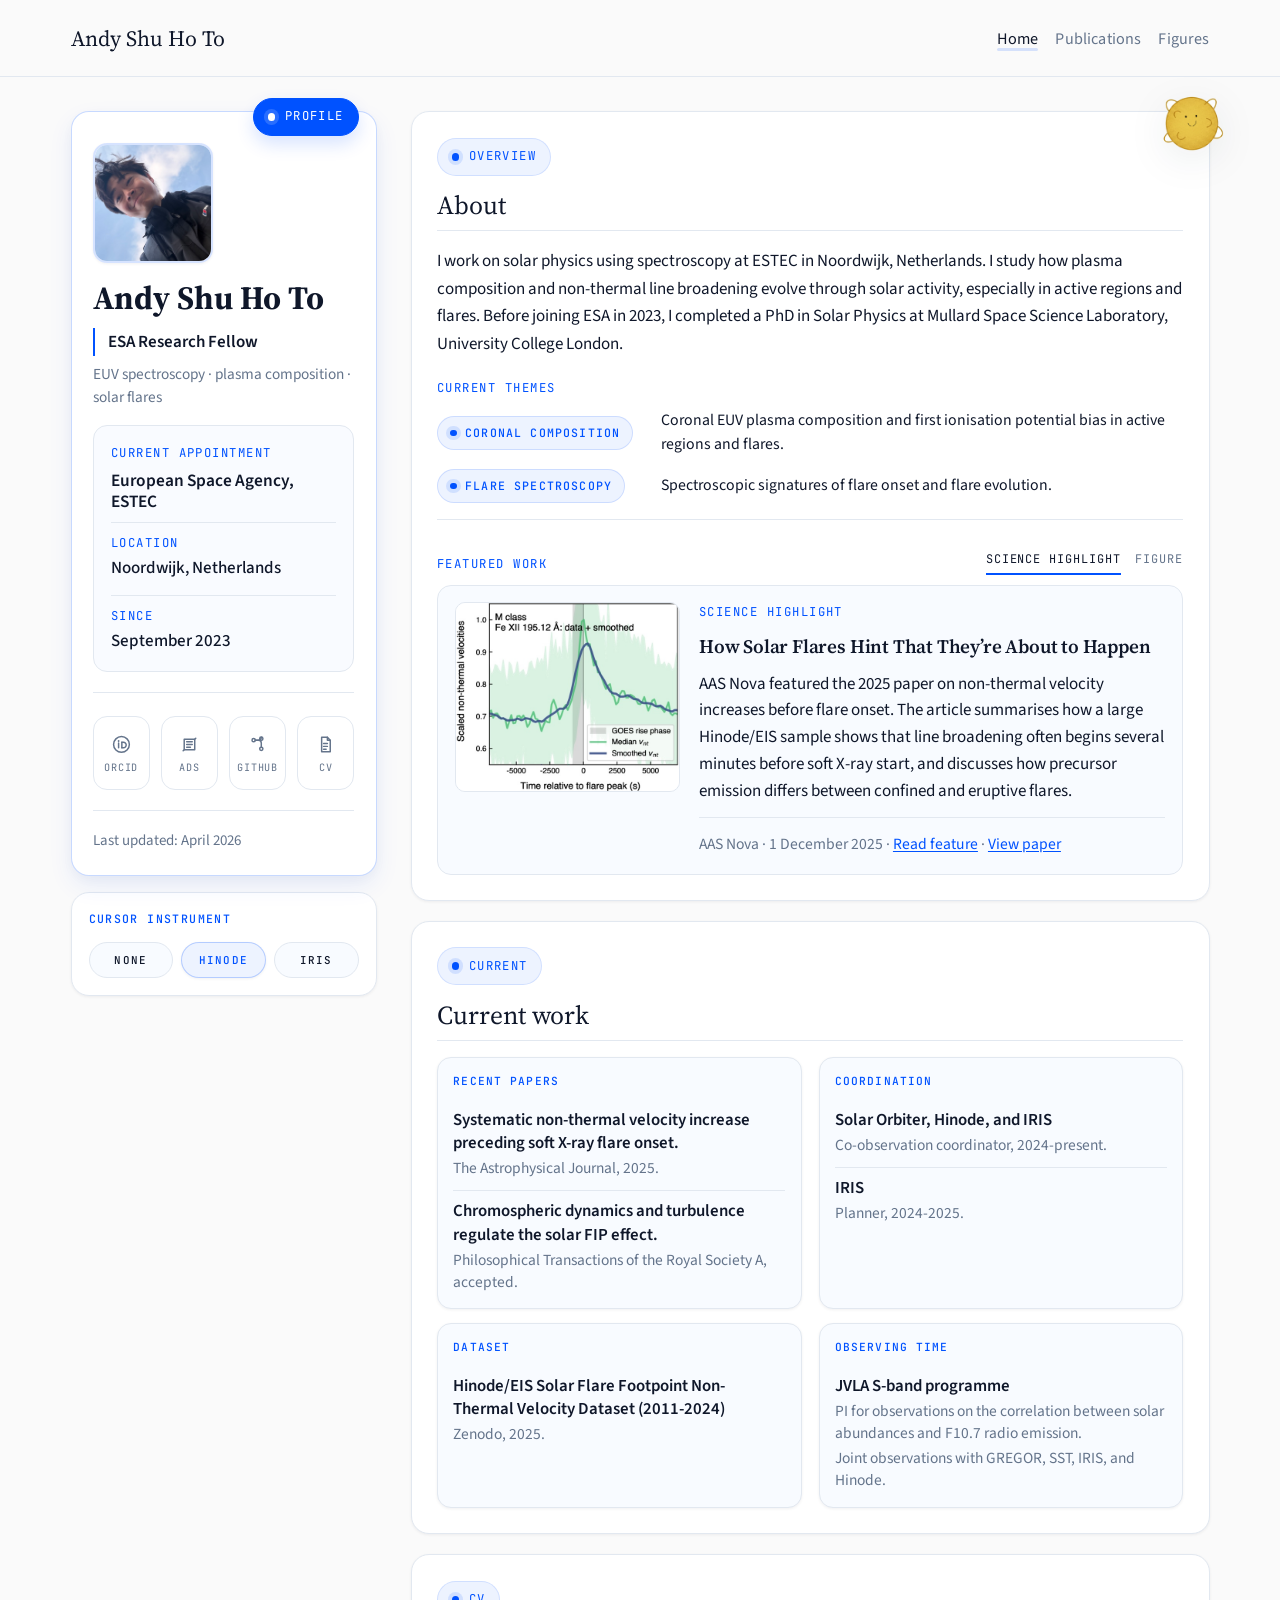
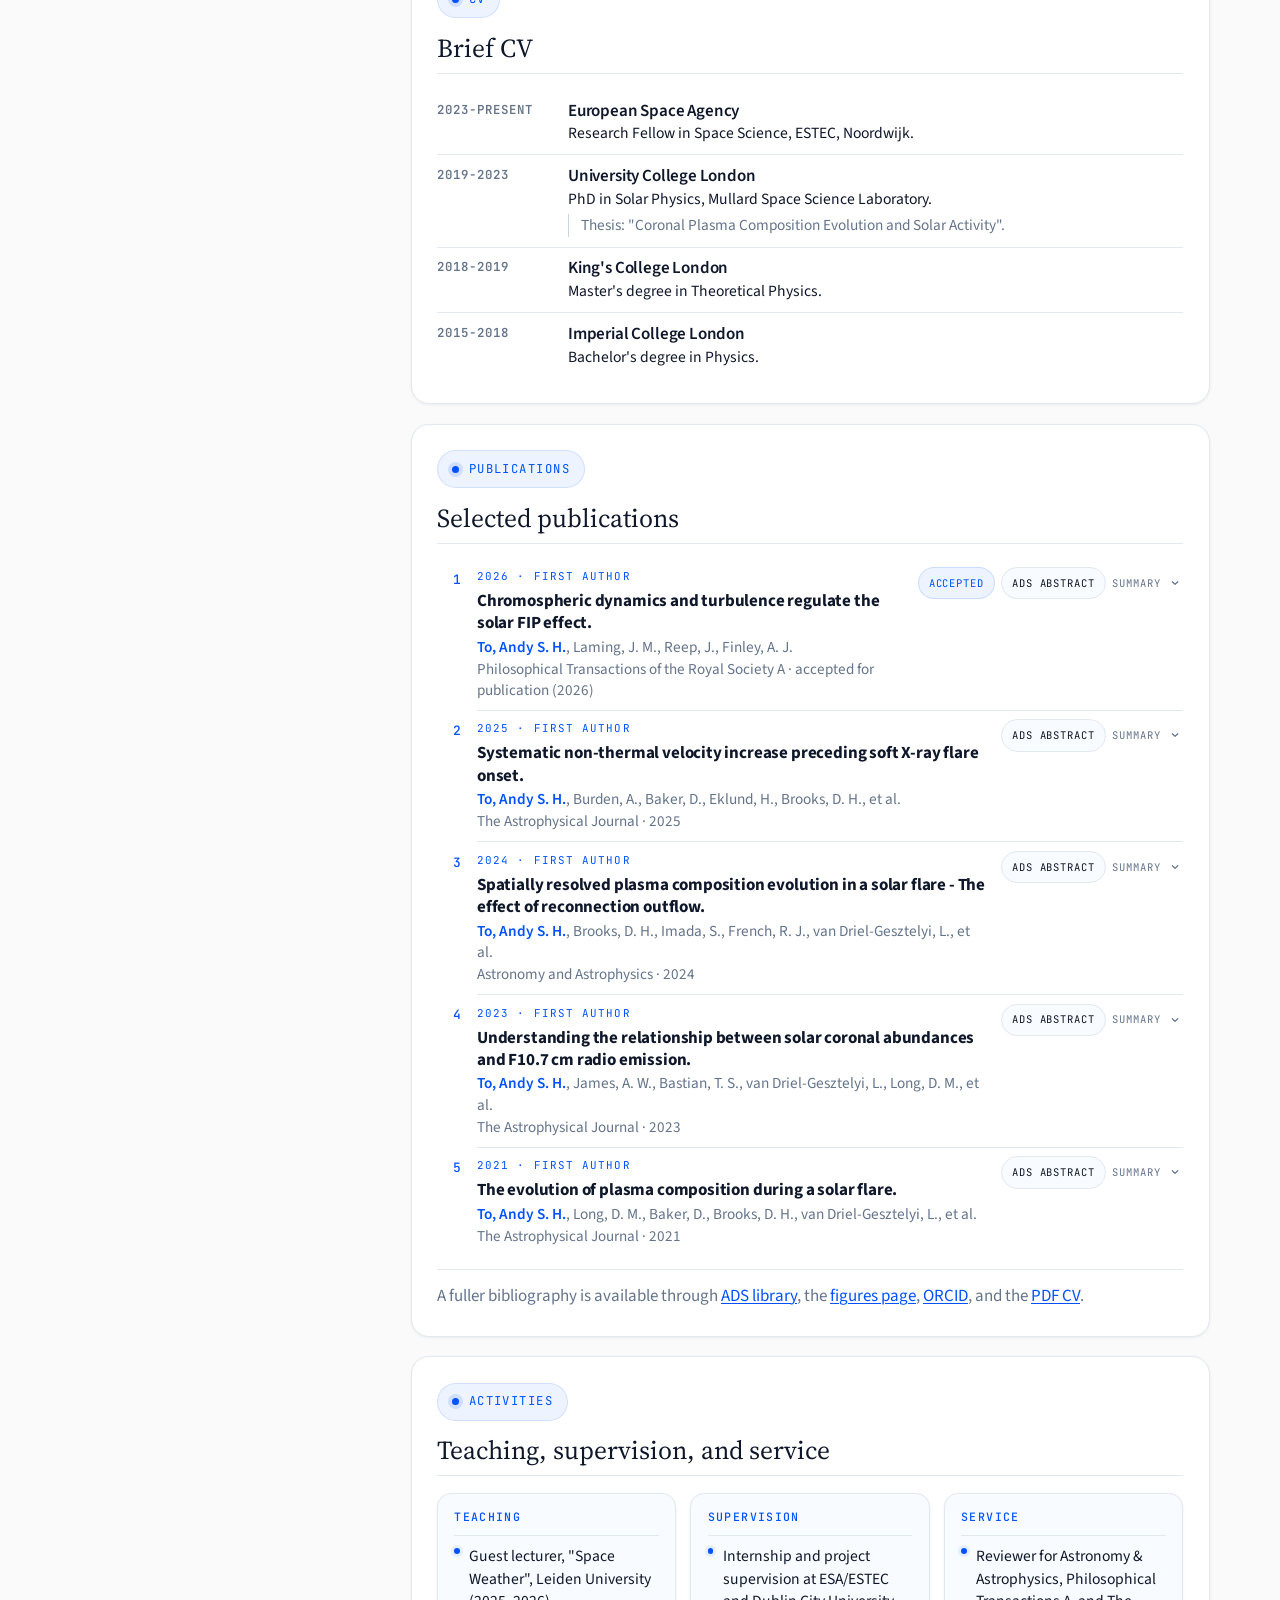
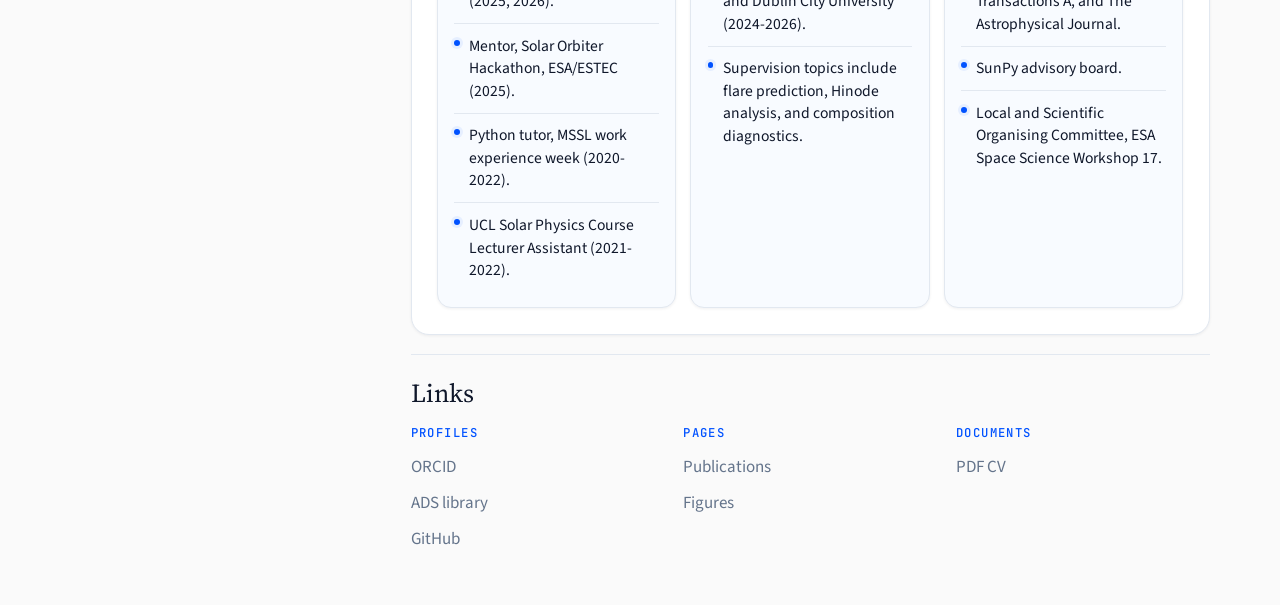
==== index.html @ d4c1a342 "Polish cursor companion card and iris sizing" ====
<!DOCTYPE html>
<html lang="en">
  <head>
    <meta charset="UTF-8" />
    <meta name="viewport" content="width=device-width, initial-scale=1.0" />
    <title>Andy Shu Ho To | Solar Physics Researcher at ESA ESTEC</title>
    <meta
      name="description"
      content="Academic homepage of Andy Shu Ho To, ESA Research Fellow at ESTEC in Noordwijk working on solar physics, EUV spectroscopy, coronal plasma composition, solar flares, publications, and figures."
    />
    <meta name="author" content="Andy Shu Ho To" />
    <meta name="robots" content="index, follow" />
    <meta name="theme-color" content="#fafafa" />
    <link
      rel="icon"
      type="image/png"
      href="./images/decorations/about-sun.png"
    />
    <link rel="apple-touch-icon" href="./images/decorations/about-sun.png" />
    <link rel="canonical" href="https://andyto1234.github.io/andyto.uk/" />
    <meta
      property="og:title"
      content="Andy Shu Ho To | Solar Physics Researcher at ESA ESTEC"
    />
    <meta
      property="og:description"
      content="Solar physics, EUV spectroscopy, plasma composition, flare research, publications, figures, and academic activity."
    />
    <meta property="og:type" content="profile" />
    <meta property="og:url" content="https://andyto1234.github.io/andyto.uk/" />
    <meta property="og:site_name" content="Andy Shu Ho To" />
    <meta
      property="og:image"
      content="https://andyto1234.github.io/andyto.uk/images/profile-2026.jpg"
    />
    <meta
      property="og:image:alt"
      content="Portrait of Andy Shu Ho To, solar physicist and ESA Research Fellow."
    />
    <meta name="twitter:card" content="summary_large_image" />
    <meta
      name="twitter:title"
      content="Andy Shu Ho To | Solar Physics Researcher at ESA ESTEC"
    />
    <meta
      name="twitter:description"
      content="Solar physics, EUV spectroscopy, plasma composition, flare research, publications, figures, and academic activity."
    />
    <meta
      name="twitter:image"
      content="https://andyto1234.github.io/andyto.uk/images/profile-2026.jpg"
    />
    <meta
      name="twitter:image:alt"
      content="Portrait of Andy Shu Ho To, solar physicist and ESA Research Fellow."
    />
    <link rel="preconnect" href="https://fonts.googleapis.com" />
    <link rel="preconnect" href="https://fonts.gstatic.com" crossorigin />
    <link
      href="https://fonts.googleapis.com/css2?family=JetBrains+Mono:wght@500&family=Source+Sans+3:wght@400;600;700&family=Source+Serif+4:wght@400;600&display=swap"
      rel="stylesheet"
    />
    <link rel="stylesheet" href="./style.css" />
    <script type="application/ld+json">
      {
        "@context": "https://schema.org",
        "@graph": [
          {
            "@type": "WebSite",
            "@id": "https://andyto1234.github.io/andyto.uk/#website",
            "url": "https://andyto1234.github.io/andyto.uk/",
            "name": "Andy Shu Ho To",
            "description": "Academic homepage of Andy Shu Ho To with solar-physics research, publications, figures, and academic activity."
          },
          {
            "@type": "Person",
            "@id": "https://andyto1234.github.io/andyto.uk/#person",
            "name": "Andy Shu Ho To",
            "url": "https://andyto1234.github.io/andyto.uk/",
            "image": "https://andyto1234.github.io/andyto.uk/images/profile-2026.jpg",
            "description": "Solar physicist working on EUV spectroscopy, plasma composition, and solar flares at ESTEC in Noordwijk.",
            "jobTitle": "ESA Research Fellow",
            "mainEntityOfPage": "https://andyto1234.github.io/andyto.uk/",
            "worksFor": {
              "@type": "Organization",
              "name": "European Space Agency"
            },
            "workLocation": {
              "@type": "Place",
              "name": "ESTEC, Noordwijk, Netherlands"
            },
            "alumniOf": [
              {
                "@type": "CollegeOrUniversity",
                "name": "University College London"
              },
              {
                "@type": "CollegeOrUniversity",
                "name": "King's College London"
              },
              {
                "@type": "CollegeOrUniversity",
                "name": "Imperial College London"
              }
            ],
            "knowsAbout": [
              "Solar physics",
              "EUV spectroscopy",
              "Coronal plasma composition",
              "First ionisation potential bias",
              "Solar flares"
            ],
            "sameAs": [
              "https://orcid.org/0000-0003-0774-9084",
              "https://github.com/andyto1234",
              "https://ui.adsabs.harvard.edu/user/libraries/9ZO21vKyRQqj28TcnHH9GQ"
            ]
          },
          {
            "@type": "BreadcrumbList",
            "@id": "https://andyto1234.github.io/andyto.uk/#breadcrumb",
            "itemListElement": [
              {
                "@type": "ListItem",
                "position": 1,
                "name": "Home",
                "item": "https://andyto1234.github.io/andyto.uk/"
              }
            ]
          }
        ]
      }
    </script>
  </head>
  <body>
    <a class="skip-link" href="#main-content">Skip to content</a>

    <header class="site-header">
      <div class="container site-header__inner">
        <a class="site-title" href="./">Andy Shu Ho To</a>
        <nav class="site-nav" aria-label="Primary">
          <a href="./" aria-current="page">Home</a>
          <a href="./publications.html">Publications</a>
          <a href="./figures.html">Figures</a>
        </nav>
      </div>
    </header>

    <main id="main-content" class="container page-layout">
      <div class="rail-column">
        <aside class="profile-card">
          <p class="section-tag section-tag--inverted profile-card__tag">
            <span class="section-tag__dot" aria-hidden="true"></span>
            <span>Profile</span>
          </p>
          <img
            class="profile-card__avatar"
            src="./images/profile-2026.jpg"
            alt="Portrait of Andy Shu Ho To"
            width="120"
            height="120"
          />
          <h1 class="profile-card__name">Andy Shu Ho To</h1>
          <p class="profile-card__role">ESA Research Fellow</p>
          <p class="profile-card__descriptor">
            EUV spectroscopy · plasma composition · solar flares
          </p>
          <div class="profile-card__appointment">
            <p class="appointment-card__label">Current appointment</p>
            <h3 class="appointment-card__title">European Space Agency, ESTEC</h3>
            <ul class="appointment-card__meta">
              <li>
                <span class="appointment-card__meta-label">Location</span>
                <span>Noordwijk, Netherlands</span>
              </li>
              <li>
                <span class="appointment-card__meta-label">Since</span>
                <span>September 2023</span>
              </li>
            </ul>
          </div>

          <ul class="profile-card__links" aria-label="Profile links">
            <li>
              <a
                class="profile-card__icon-link"
                href="https://orcid.org/0000-0003-0774-9084"
                target="_blank"
                rel="noreferrer noopener"
                aria-label="ORCID"
                title="ORCID"
                >
                <svg viewBox="0 0 24 24" aria-hidden="true">
                  <circle cx="12" cy="12" r="8.25"></circle>
                  <circle cx="9" cy="8.4" r="0.95" fill="currentColor" stroke="none"></circle>
                  <path d="M9 10.5v5"></path>
                  <path d="M12.4 15.5v-5.9"></path>
                  <path d="M12.4 9.6h1.6a2.95 2.95 0 1 1 0 5.9h-1.6"></path>
                </svg>
                <span class="profile-card__icon-label">ORCID</span>
                <span class="sr-only">ORCID</span></a
              >
            </li>
            <li>
              <a
                class="profile-card__icon-link"
                href="https://ui.adsabs.harvard.edu/user/libraries/9ZO21vKyRQqj28TcnHH9GQ"
                target="_blank"
                rel="noreferrer noopener"
                aria-label="ADS library"
                title="ADS library"
                >
                <svg viewBox="0 0 24 24" aria-hidden="true">
                  <path d="M6.5 6.5h11v11h-11z"></path>
                  <path d="M9.1 9.2h5.8"></path>
                  <path d="M9.1 12h5.8"></path>
                  <path d="M9.1 14.8h3.9"></path>
                  <path d="M18.6 5.4l-1.1 1.1"></path>
                  <path d="M5.4 18.6l1.1-1.1"></path>
                </svg>
                <span class="profile-card__icon-label">ADS</span>
                <span class="sr-only">ADS library</span></a
              >
            </li>
            <li>
              <a
                class="profile-card__icon-link"
                href="https://github.com/andyto1234"
                target="_blank"
                rel="noreferrer noopener"
                aria-label="GitHub"
                title="GitHub"
                >
                <svg viewBox="0 0 24 24" aria-hidden="true">
                  <circle cx="8" cy="7.5" r="1.7"></circle>
                  <circle cx="16" cy="6" r="1.7"></circle>
                  <circle cx="16" cy="16.5" r="1.7"></circle>
                  <path d="M9.7 7.5h3.3a3 3 0 0 0 3-3"></path>
                  <path d="M9.7 7.5h3.3a3 3 0 0 1 3 3v4.3"></path>
                </svg>
                <span class="profile-card__icon-label">GitHub</span>
                <span class="sr-only">GitHub</span></a
              >
            </li>
            <li>
              <a
                class="profile-card__icon-link"
                href="./documents/andy-shu-ho-to-cv.pdf"
                download
                aria-label="PDF CV"
                title="PDF CV"
              >
                <svg viewBox="0 0 24 24" aria-hidden="true">
                  <path d="M8 4.5h6l3 3v12H8z"></path>
                  <path d="M14 4.5v3h3"></path>
                  <path d="M10 11h4"></path>
                  <path d="M10 14h4"></path>
                  <path d="M10 17h2.7"></path>
                </svg>
                <span class="profile-card__icon-label">CV</span>
                <span class="sr-only">PDF CV</span>
              </a>
            </li>
          </ul>

          <p class="profile-card__updated">Last updated: April 2026</p>
        </aside>
        <section class="rail-card instrument-card" aria-label="Cursor instrument">
          <p class="instrument-card__label">Cursor instrument</p>
          <div
            class="instrument-switcher"
            role="group"
            aria-label="Cursor instrument selector"
          >
            <button
              class="instrument-switcher__button"
              type="button"
              data-cursor-instrument="none"
              aria-pressed="false"
            >
              None
            </button>
            <button
              class="instrument-switcher__button"
              type="button"
              data-cursor-instrument="hinode"
              aria-pressed="true"
            >
              Hinode
            </button>
            <button
              class="instrument-switcher__button"
              type="button"
              data-cursor-instrument="iris"
              aria-pressed="false"
            >
              IRIS
            </button>
          </div>
        </section>
      </div>

      <div class="content-column">
        <section class="content-section intro-section" id="about">
          <p class="section-tag">
            <span class="section-tag__dot" aria-hidden="true"></span>
            <span>Overview</span>
          </p>
          <div class="about-header">
            <h2>About</h2>
            <figure class="about-header__sun" aria-hidden="true">
              <img
                src="./images/decorations/about-sun.png"
                alt=""
                width="320"
                height="295"
              />
            </figure>
          </div>
          <div class="about-copy about-copy--wide">
            <p class="about-summary">
              I work on solar physics using spectroscopy at ESTEC in Noordwijk,
              Netherlands. I study how plasma composition and non-thermal line
              broadening evolve through solar activity, especially in active
              regions and flares. Before joining ESA in 2023, I completed a PhD
              in Solar Physics at Mullard Space Science Laboratory, University
              College London.
            </p>
            <div class="about-focus" id="science-interests">
              <p class="about-focus__label">Current themes</p>
              <div class="theme-detail-list" aria-label="Current themes">
                <article class="theme-detail">
                  <p class="theme-detail__badge">
                    <span class="theme-detail__dot" aria-hidden="true"></span>
                    <span>Coronal composition</span>
                  </p>
                  <p class="theme-detail__body">
                    Coronal EUV plasma composition and first ionisation
                    potential bias in active regions and flares.
                  </p>
                </article>
                <article class="theme-detail">
                  <p class="theme-detail__badge">
                    <span class="theme-detail__dot" aria-hidden="true"></span>
                    <span>Flare spectroscopy</span>
                  </p>
                  <p class="theme-detail__body">
                    Spectroscopic signatures of flare onset and flare
                    evolution.
                  </p>
                </article>
              </div>
            </div>
            <div class="about-support">
              <div class="research-highlight" data-highlight-switcher>
                <div class="research-highlight__header">
                  <p class="research-highlight__label">Featured work</p>
                  <div class="research-highlight__tabs" aria-label="Research highlight views">
                    <button
                      class="research-highlight__tab is-active"
                      type="button"
                      aria-pressed="true"
                      data-highlight-target="aas"
                    >
                      Science highlight
                    </button>
                    <button
                      class="research-highlight__tab"
                      type="button"
                      aria-pressed="false"
                      data-highlight-target="figure"
                    >
                      Figure
                    </button>
                  </div>
                </div>
                <div class="research-highlight__stage" data-highlight-stage>
                  <div
                    class="research-highlight__panel is-active"
                    data-highlight-panel="aas"
                  >
                    <div class="research-highlight__feature">
                      <a
                        class="research-highlight__media"
                        href="https://aasnova.org/2025/12/01/how-solar-flares-hint-that-theyre-about-to-happen/"
                        target="_blank"
                        rel="noreferrer noopener"
                      >
                        <img
                          src="./images/highlights/aas-2025-onset.jpg"
                          alt="Line plot showing a rise in scaled non-thermal velocity before an M-class flare peak."
                          width="578"
                          height="488"
                        />
                      </a>
                      <div class="research-highlight__body">
                        <p class="research-highlight__eyebrow">Science highlight</p>
                        <h3>How Solar Flares Hint That They’re About to Happen</h3>
                        <p>
                          AAS Nova featured the 2025 paper on non-thermal velocity
                          increases before flare onset. The article summarises how a
                          large Hinode/EIS sample shows that line broadening often
                          begins several minutes before soft X-ray start, and
                          discusses how precursor emission differs between confined
                          and eruptive flares.
                        </p>
                        <p class="research-highlight__meta">
                          AAS Nova · 1 December 2025 ·
                          <a
                            href="https://aasnova.org/2025/12/01/how-solar-flares-hint-that-theyre-about-to-happen/"
                            target="_blank"
                            rel="noreferrer noopener"
                            >Read feature</a
                          >
                          ·
                          <a
                            href="https://ui.adsabs.harvard.edu/abs/2025ApJ...993..102T/abstract"
                            target="_blank"
                            rel="noreferrer noopener"
                            >View paper</a
                          >
                        </p>
                      </div>
                    </div>
                  </div>

                  <div
                    class="research-highlight__panel"
                    data-highlight-panel="figure"
                    hidden
                  >
                    <div class="research-highlight__feature research-highlight__feature--wide-media">
                      <a
                        class="research-highlight__media"
                        href="./figures.html#paper-2024"
                      >
                        <img
                          src="./images/figures/to-2024-downflow-illustration.png"
                          alt="Illustration of flare-loop downflows, chromospheric evaporation, and high- and low-FIP-bias plasma in reconnected loops."
                          width="1800"
                          height="643"
                        />
                      </a>
                      <div class="research-highlight__body">
                        <p class="research-highlight__eyebrow">Paper figure</p>
                        <h3>Illustrating reconnection downflows and flare-loop composition</h3>
                        <p>
                          This illustration from To et al. (2024) summarizes the
                          interpretation proposed for the 2017 September 10 flare:
                          low-FIP-bias chromospheric evaporation fills the lower
                          flare loops, while high-FIP-bias plasma from reconnection
                          downflows remains concentrated near the loop top.
                        </p>
                        <p class="research-highlight__meta">
                          Astronomy &amp; Astrophysics, 2024 ·
                          <a href="./figures.html#paper-2024">View figure notes</a>
                        </p>
                      </div>
                    </div>
                  </div>
                </div>
              </div>
            </div>
          </div>
        </section>

        <section class="content-section" id="current-work">
          <p class="section-tag">
            <span class="section-tag__dot" aria-hidden="true"></span>
            <span>Current</span>
          </p>
          <h2>Current work</h2>
          <dl class="fact-grid">
            <div class="fact-grid__item">
              <dt>Recent papers</dt>
              <dd class="fact-grid__detail">
                <div class="fact-grid__entry">
                  <p class="fact-grid__headline">
                    Systematic non-thermal velocity increase preceding soft
                    X-ray flare onset.
                  </p>
                  <p>The Astrophysical Journal, 2025.</p>
                </div>
                <div class="fact-grid__entry">
                  <p class="fact-grid__headline">
                    Chromospheric dynamics and turbulence regulate the solar FIP
                    effect.
                  </p>
                  <p>
                    Philosophical Transactions of the Royal Society A,
                    accepted.
                  </p>
                </div>
              </dd>
            </div>
            <div class="fact-grid__item">
              <dt>Coordination</dt>
              <dd class="fact-grid__detail">
                <div class="fact-grid__entry">
                  <p class="fact-grid__headline">
                    Solar Orbiter, Hinode, and IRIS
                  </p>
                  <p>Co-observation coordinator, 2024-present.</p>
                </div>
                <div class="fact-grid__entry">
                  <p class="fact-grid__headline">IRIS</p>
                  <p>Planner, 2024-2025.</p>
                </div>
              </dd>
            </div>
            <div class="fact-grid__item">
              <dt>Dataset</dt>
              <dd class="fact-grid__detail">
                <div class="fact-grid__entry">
                  <p class="fact-grid__headline">
                    <a
                      href="https://doi.org/10.5281/zenodo.15613861"
                      target="_blank"
                      rel="noreferrer noopener"
                      >Hinode/EIS Solar Flare Footpoint Non-Thermal Velocity
                      Dataset (2011-2024)</a
                    >
                  </p>
                  <p>Zenodo, 2025.</p>
                </div>
              </dd>
            </div>
            <div class="fact-grid__item">
              <dt>Observing time</dt>
              <dd class="fact-grid__detail">
                <div class="fact-grid__entry">
                  <p class="fact-grid__headline">JVLA S-band programme</p>
                  <p>
                    PI for observations on the correlation between solar
                    abundances and F10.7 radio emission.
                  </p>
                  <p class="fact-grid__support">
                    Joint observations with GREGOR, SST, IRIS, and Hinode.
                  </p>
                </div>
              </dd>
            </div>
          </dl>
        </section>

        <section class="content-section" id="brief-cv">
          <p class="section-tag">
            <span class="section-tag__dot" aria-hidden="true"></span>
            <span>CV</span>
          </p>
          <h2>Brief CV</h2>
          <div class="timeline">
            <div class="timeline__row">
              <p class="timeline__dates">2023-present</p>
              <div>
                <p class="timeline__title">European Space Agency</p>
                <p class="timeline__detail">
                  Research Fellow in Space Science, ESTEC, Noordwijk.
                </p>
              </div>
            </div>
            <div class="timeline__row">
              <p class="timeline__dates">2019-2023</p>
              <div>
                <p class="timeline__title">University College London</p>
                <p class="timeline__detail">
                  PhD in Solar Physics, Mullard Space Science Laboratory.
                </p>
                <p class="timeline__subdetail">
                  Thesis: "Coronal Plasma Composition Evolution and Solar
                  Activity".
                </p>
              </div>
            </div>
            <div class="timeline__row">
              <p class="timeline__dates">2018-2019</p>
              <div>
                <p class="timeline__title">King's College London</p>
                <p class="timeline__detail">
                  Master's degree in Theoretical Physics.
                </p>
              </div>
            </div>
            <div class="timeline__row">
              <p class="timeline__dates">2015-2018</p>
              <div>
                <p class="timeline__title">Imperial College London</p>
                <p class="timeline__detail">Bachelor's degree in Physics.</p>
              </div>
            </div>
          </div>
        </section>

        <section class="content-section" id="selected-publications">
          <p class="section-tag">
            <span class="section-tag__dot" aria-hidden="true"></span>
            <span>Publications</span>
          </p>
          <h2>Selected publications</h2>
          <ol class="publication-list publication-list--numbered">
            <li class="publication-list__item">
              <article class="publication-card publication-card--bibliography">
                <div class="publication-card__header" data-publication-trigger>
                  <div class="publication-card__copy">
                    <p class="publication-card__eyebrow">2026 · First author</p>
                    <p class="publication-list__title">
                      <a
                        href="https://ui.adsabs.harvard.edu/abs/2026arXiv260413174T/abstract"
                        target="_blank"
                        rel="noreferrer noopener"
                        >Chromospheric dynamics and turbulence regulate the solar
                        FIP effect.</a
                      >
                    </p>
                    <p class="publication-card__authors">
                      <span class="author-highlight">To, Andy S. H.</span>,
                      Laming, J. M., Reep, J., Finley, A. J.
                    </p>
                    <p class="publication-card__meta">
                      Philosophical Transactions of the Royal Society A · accepted
                      for publication (2026)
                    </p>
                  </div>
                  <div class="publication-card__actions">
                    <span class="bibliography-entry__chip">Accepted</span>
                    <a
                      class="bibliography-entry__link"
                      href="https://ui.adsabs.harvard.edu/abs/2026arXiv260413174T/abstract"
                      target="_blank"
                      rel="noreferrer noopener"
                      >ADS abstract</a
                    >
                    <button
                      class="publication-card__toggle"
                      type="button"
                      aria-expanded="false"
                      aria-controls="abstract-2026"
                      aria-label="Show summary for Chromospheric dynamics and turbulence regulate the solar FIP effect"
                    >
                      <span class="publication-card__toggle-label">Summary</span>
                      <svg viewBox="0 0 24 24" aria-hidden="true">
                        <path d="M8 10l4 4 4-4"></path>
                      </svg>
                    </button>
                  </div>
                </div>
                <div class="publication-card__abstract" id="abstract-2026">
                  <div class="publication-card__abstract-inner">
                    <p class="publication-card__abstract-label">Summary</p>
                    <p>
                      This paper examines how chromospheric dynamics affect FIP
                      bias in ponderomotive-force models. By combining HYDRAD
                      with FIPpy, it finds that dynamic heating can still
                      reproduce fractionation, while lower acoustic flux and
                      stronger turbulence can materially alter or suppress the
                      predicted FIP pattern.
                    </p>
                  </div>
                </div>
              </article>
            </li>
            <li class="publication-list__item">
              <article class="publication-card publication-card--bibliography">
                <div class="publication-card__header" data-publication-trigger>
                  <div class="publication-card__copy">
                    <p class="publication-card__eyebrow">2025 · First author</p>
                    <p class="publication-list__title">
                      <a
                        href="https://ui.adsabs.harvard.edu/abs/2025ApJ...993..102T/abstract"
                        target="_blank"
                        rel="noreferrer noopener"
                        >Systematic non-thermal velocity increase preceding soft
                        X-ray flare onset.</a
                      >
                    </p>
                    <p class="publication-card__authors">
                      <span class="author-highlight">To, Andy S. H.</span>,
                      Burden, A., Baker, D., Eklund, H., Brooks, D. H., et al.
                    </p>
                    <p class="publication-card__meta">
                      The Astrophysical Journal · 2025
                    </p>
                  </div>
                  <div class="publication-card__actions">
                    <a
                      class="bibliography-entry__link"
                      href="https://ui.adsabs.harvard.edu/abs/2025ApJ...993..102T/abstract"
                      target="_blank"
                      rel="noreferrer noopener"
                      >ADS abstract</a
                    >
                    <button
                      class="publication-card__toggle"
                      type="button"
                      aria-expanded="false"
                      aria-controls="abstract-2025"
                      aria-label="Show summary for Systematic non-thermal velocity increase preceding soft X-ray flare onset"
                    >
                      <span class="publication-card__toggle-label">Summary</span>
                      <svg viewBox="0 0 24 24" aria-hidden="true">
                        <path d="M8 10l4 4 4-4"></path>
                      </svg>
                    </button>
                  </div>
                </div>
                <div class="publication-card__abstract" id="abstract-2025">
                  <div class="publication-card__abstract-inner">
                    <p class="publication-card__abstract-label">Summary</p>
                    <p>
                      Using a Hinode/EIS catalogue of 1449 flares from 2011 to
                      2024, this study shows that non-thermal velocities at
                      flare footpoints typically rise 4-25 minutes before GOES
                      soft X-ray start in C and M flares. It also finds earlier
                      and more extended precursor broadening in many M-class
                      events, especially CME-associated eruptions.
                    </p>
                  </div>
                </div>
              </article>
            </li>
            <li class="publication-list__item">
              <article class="publication-card publication-card--bibliography">
                <div class="publication-card__header" data-publication-trigger>
                  <div class="publication-card__copy">
                    <p class="publication-card__eyebrow">2024 · First author</p>
                    <p class="publication-list__title">
                      <a
                        href="https://ui.adsabs.harvard.edu/abs/2024A%26A...691A..95T/abstract"
                        target="_blank"
                        rel="noreferrer noopener"
                        >Spatially resolved plasma composition evolution in a
                        solar flare - The effect of reconnection outflow.</a
                      >
                    </p>
                    <p class="publication-card__authors">
                      <span class="author-highlight">To, Andy S. H.</span>,
                      Brooks, D. H., Imada, S., French, R. J.,
                      van Driel-Gesztelyi, L., et al.
                    </p>
                    <p class="publication-card__meta">
                      Astronomy and Astrophysics · 2024
                    </p>
                  </div>
                  <div class="publication-card__actions">
                    <a
                      class="bibliography-entry__link"
                      href="https://ui.adsabs.harvard.edu/abs/2024A%26A...691A..95T/abstract"
                      target="_blank"
                      rel="noreferrer noopener"
                      >ADS abstract</a
                    >
                    <button
                      class="publication-card__toggle"
                      type="button"
                      aria-expanded="false"
                      aria-controls="abstract-2024"
                      aria-label="Show summary for Spatially resolved plasma composition evolution in a solar flare"
                    >
                      <span class="publication-card__toggle-label">Summary</span>
                      <svg viewBox="0 0 24 24" aria-hidden="true">
                        <path d="M8 10l4 4 4-4"></path>
                      </svg>
                    </button>
                  </div>
                </div>
                <div class="publication-card__abstract" id="abstract-2024">
                  <div class="publication-card__abstract-inner">
                    <p class="publication-card__abstract-label">Summary</p>
                    <p>
                      Using 12 Hinode/EIS rasters over 3.5 hours, this paper
                      tracks FIP bias through the 2017 September 10 X8.2 flare.
                      It finds persistently high FIP bias at loop tops and
                      near-photospheric values at footpoints, consistent with
                      mixing between high-FIP-bias plasma-sheet downflows and
                      low-FIP-bias chromospheric evaporation.
                    </p>
                  </div>
                </div>
              </article>
            </li>
            <li class="publication-list__item">
              <article class="publication-card publication-card--bibliography">
                <div class="publication-card__header" data-publication-trigger>
                  <div class="publication-card__copy">
                    <p class="publication-card__eyebrow">2023 · First author</p>
                    <p class="publication-list__title">
                      <a
                        href="https://ui.adsabs.harvard.edu/abs/2023ApJ...948..121T/abstract"
                        target="_blank"
                        rel="noreferrer noopener"
                        >Understanding the relationship between solar coronal
                        abundances and F10.7 cm radio emission.</a
                      >
                    </p>
                    <p class="publication-card__authors">
                      <span class="author-highlight">To, Andy S. H.</span>,
                      James, A. W., Bastian, T. S., van Driel-Gesztelyi, L.,
                      Long, D. M., et al.
                    </p>
                    <p class="publication-card__meta">
                      The Astrophysical Journal · 2023
                    </p>
                  </div>
                  <div class="publication-card__actions">
                    <a
                      class="bibliography-entry__link"
                      href="https://ui.adsabs.harvard.edu/abs/2023ApJ...948..121T/abstract"
                      target="_blank"
                      rel="noreferrer noopener"
                      >ADS abstract</a
                    >
                    <button
                      class="publication-card__toggle"
                      type="button"
                      aria-expanded="false"
                      aria-controls="abstract-2023"
                      aria-label="Show summary for Understanding the relationship between solar coronal abundances and F10.7 centimetre radio emission"
                    >
                      <span class="publication-card__toggle-label">Summary</span>
                      <svg viewBox="0 0 24 24" aria-hidden="true">
                        <path d="M8 10l4 4 4-4"></path>
                      </svg>
                    </button>
                  </div>
                </div>
                <div class="publication-card__abstract" id="abstract-2023">
                  <div class="publication-card__abstract-inner">
                    <p class="publication-card__abstract-label">Summary</p>
                    <p>
                      This paper investigates why the correlation between
                      Sun-as-a-star coronal composition and F10.7 becomes
                      nonlinear at higher solar activity. Joint JVLA,
                      Hinode/EIS, and SDO observations show that strong
                      magnetic concentrations and gyroresonance above sunspots
                      change the local relationship between radio emission and
                      coronal abundances.
                    </p>
                  </div>
                </div>
              </article>
            </li>
            <li class="publication-list__item">
              <article class="publication-card publication-card--bibliography">
                <div class="publication-card__header" data-publication-trigger>
                  <div class="publication-card__copy">
                    <p class="publication-card__eyebrow">2021 · First author</p>
                    <p class="publication-list__title">
                      <a
                        href="https://ui.adsabs.harvard.edu/abs/2021ApJ...911...86T/abstract"
                        target="_blank"
                        rel="noreferrer noopener"
                        >The evolution of plasma composition during a solar
                        flare.</a
                      >
                    </p>
                    <p class="publication-card__authors">
                      <span class="author-highlight">To, Andy S. H.</span>,
                      Long, D. M., Baker, D., Brooks, D. H.,
                      van Driel-Gesztelyi, L., et al.
                    </p>
                    <p class="publication-card__meta">
                      The Astrophysical Journal · 2021
                    </p>
                  </div>
                  <div class="publication-card__actions">
                    <a
                      class="bibliography-entry__link"
                      href="https://ui.adsabs.harvard.edu/abs/2021ApJ...911...86T/abstract"
                      target="_blank"
                      rel="noreferrer noopener"
                      >ADS abstract</a
                    >
                    <button
                      class="publication-card__toggle"
                      type="button"
                      aria-expanded="false"
                      aria-controls="abstract-2021"
                      aria-label="Show summary for The evolution of plasma composition during a solar flare"
                    >
                      <span class="publication-card__toggle-label">Summary</span>
                      <svg viewBox="0 0 24 24" aria-hidden="true">
                        <path d="M8 10l4 4 4-4"></path>
                      </svg>
                    </button>
                  </div>
                </div>
                <div class="publication-card__abstract" id="abstract-2021">
                  <div class="publication-card__abstract-inner">
                    <p class="publication-card__abstract-label">Summary</p>
                    <p>
                      This paper studies coronal elemental abundances during a
                      small flare with Hinode/EIS. It finds a strong flare-time
                      increase in the Ca/Ar diagnostic, while Si/S remains
                      comparatively unchanged, and discusses dynamic
                      fractionation and flare heating as possible explanations.
                    </p>
                  </div>
                </div>
              </article>
            </li>
          </ol>
          <p class="content-note">
            A fuller bibliography is available through
            <a
              href="https://ui.adsabs.harvard.edu/user/libraries/9ZO21vKyRQqj28TcnHH9GQ"
              target="_blank"
              rel="noreferrer noopener"
              >ADS library</a
            >,
            the <a href="./figures.html">figures page</a>,
            <a
              href="https://orcid.org/0000-0003-0774-9084"
              target="_blank"
              rel="noreferrer noopener"
              >ORCID</a
            >, and the <a href="./documents/andy-shu-ho-to-cv.pdf" download>PDF CV</a>.
          </p>
        </section>

        <section class="content-section" id="academic-roles">
          <p class="section-tag">
            <span class="section-tag__dot" aria-hidden="true"></span>
            <span>Activities</span>
          </p>
          <h2>Teaching, supervision, and service</h2>
          <div class="columns-3">
            <article class="role-card">
              <h3>Teaching</h3>
              <ul class="activity-list">
                <li>Guest lecturer, "Space Weather", Leiden University (2025, 2026).</li>
                <li>Mentor, Solar Orbiter Hackathon, ESA/ESTEC (2025).</li>
                <li>Python tutor, MSSL work experience week (2020-2022).</li>
                <li>UCL Solar Physics Course Lecturer Assistant (2021-2022).</li>
              </ul>
            </article>
            <article class="role-card">
              <h3>Supervision</h3>
              <ul class="activity-list">
                <li>Internship and project supervision at ESA/ESTEC and Dublin City University (2024-2026).</li>
                <li>Supervision topics include flare prediction, Hinode analysis, and composition diagnostics.</li>
              </ul>
            </article>
            <article class="role-card">
              <h3>Service</h3>
              <ul class="activity-list">
                <li>Reviewer for Astronomy &amp; Astrophysics, Philosophical Transactions A, and The Astrophysical Journal.</li>
                <li>SunPy advisory board.</li>
                <li>Local and Scientific Organising Committee, ESA Space Science Workshop 17.</li>
              </ul>
            </article>
          </div>
        </section>

        <section class="content-section content-section--footer" id="links">
          <h2>Links</h2>
          <div class="link-footer">
            <div class="link-footer__group">
              <h3>Profiles</h3>
              <ul class="link-footer__list">
                <li>
                  <a
                    href="https://orcid.org/0000-0003-0774-9084"
                    target="_blank"
                    rel="noreferrer noopener"
                    >ORCID</a
                  >
                </li>
                <li>
                  <a
                    href="https://ui.adsabs.harvard.edu/user/libraries/9ZO21vKyRQqj28TcnHH9GQ"
                    target="_blank"
                    rel="noreferrer noopener"
                    >ADS library</a
                  >
                </li>
                <li>
                  <a
                    href="https://github.com/andyto1234"
                    target="_blank"
                    rel="noreferrer noopener"
                    >GitHub</a
                  >
                </li>
              </ul>
            </div>
            <div class="link-footer__group">
              <h3>Pages</h3>
              <ul class="link-footer__list">
                <li><a href="./publications.html">Publications</a></li>
                <li><a href="./figures.html">Figures</a></li>
              </ul>
            </div>
            <div class="link-footer__group">
              <h3>Documents</h3>
              <ul class="link-footer__list">
                <li><a href="./documents/andy-shu-ho-to-cv.pdf" download>PDF CV</a></li>
              </ul>
            </div>
          </div>
        </section>
      </div>
    </main>
    <script>
      document.querySelectorAll("[data-highlight-switcher]").forEach((switcher) => {
        const buttons = Array.from(
          switcher.querySelectorAll("[data-highlight-target]")
        );
        const panels = Array.from(
          switcher.querySelectorAll("[data-highlight-panel]")
        );
        const stage = switcher.querySelector("[data-highlight-stage]");
        const reduceMotion = window.matchMedia("(prefers-reduced-motion: reduce)");
        let activePanel =
          panels.find((panel) => panel.classList.contains("is-active")) ||
          panels.find((panel) => !panel.hidden);
        let isTransitioning = false;
        let cleanupTimer = null;

        const setActiveHighlight = (target) => {
          const nextPanel = panels.find(
            (panel) => panel.dataset.highlightPanel === target
          );
          if (!nextPanel || nextPanel === activePanel || isTransitioning) {
            return;
          }

          buttons.forEach((button) => {
            const isActive = button.dataset.highlightTarget === target;
            button.classList.toggle("is-active", isActive);
            button.setAttribute("aria-pressed", String(isActive));
          });

          if (!stage || reduceMotion.matches || !activePanel) {
            panels.forEach((panel) => {
              const isActive = panel === nextPanel;
              panel.hidden = !isActive;
              panel.classList.toggle("is-active", isActive);
              panel.classList.remove("is-entering", "is-leaving");
            });
            activePanel = nextPanel;
            return;
          }

          isTransitioning = true;
          const currentPanel = activePanel;
          const currentFeature = currentPanel.querySelector(
            ".research-highlight__feature"
          );
          const nextFeature = nextPanel.querySelector(
            ".research-highlight__feature"
          );

          const finishTransition = () => {
            if (cleanupTimer) {
              window.clearTimeout(cleanupTimer);
              cleanupTimer = null;
            }

            stage.removeEventListener("transitionend", handleStageTransitionEnd);
            currentPanel.hidden = true;
            currentPanel.classList.remove("is-leaving");
            nextPanel.classList.remove("is-entering");
            nextPanel.classList.add("is-active");
            nextPanel.style.visibility = "";
            stage.classList.remove("is-animating");
            stage.style.height = "";
            activePanel = nextPanel;
            isTransitioning = false;
          };

          const handleStageTransitionEnd = (event) => {
            if (event.target === stage && event.propertyName === "height") {
              finishTransition();
            }
          };

          currentPanel.hidden = false;
          nextPanel.hidden = false;
          nextPanel.classList.remove("is-leaving");
          nextPanel.classList.add("is-entering");
          nextPanel.style.visibility = "hidden";

          const currentHeight =
            currentFeature?.offsetHeight || currentPanel.offsetHeight;
          const nextHeight = nextFeature?.offsetHeight || nextPanel.offsetHeight;

          stage.style.height = `${currentHeight}px`;
          stage.getBoundingClientRect();
          stage.classList.add("is-animating");
          stage.addEventListener("transitionend", handleStageTransitionEnd);

          window.requestAnimationFrame(() => {
            nextPanel.style.visibility = "";
            currentPanel.classList.remove("is-active");
            currentPanel.classList.add("is-leaving");
            nextPanel.classList.remove("is-entering");
            nextPanel.classList.add("is-active");
            stage.style.height = `${nextHeight}px`;
          });

          cleanupTimer = window.setTimeout(finishTransition, 420);
        };

        buttons.forEach((button) => {
          button.addEventListener("click", () => {
            setActiveHighlight(button.dataset.highlightTarget);
          });
        });
      });

      document.querySelectorAll(".publication-card").forEach((card) => {
        const header = card.querySelector("[data-publication-trigger]");
        const button = card.querySelector(".publication-card__toggle");

        const setExpanded = (expanded) => {
          button.setAttribute("aria-expanded", String(expanded));
          card.classList.toggle("is-open", expanded);
        };

        const toggleExpanded = () => {
          setExpanded(button.getAttribute("aria-expanded") !== "true");
        };

        header.addEventListener("click", (event) => {
          if (event.target.closest("a") || event.target.closest("button")) {
            return;
          }
          toggleExpanded();
        });

        button.addEventListener("click", () => {
          toggleExpanded();
        });
      });
    </script>
    <script src="./cursor-satellite.js"></script>
  </body>
</html>
---- style.css ----
:root {
  --bg: #fafafa;
  --surface: #ffffff;
  --surface-alt: #f8fbff;
  --text: #0f172a;
  --muted: #64748b;
  --line: #e2e8f0;
  --line-strong: #cbd5e1;
  --accent: #0052ff;
  --accent-soft: rgba(0, 82, 255, 0.07);
  --accent-soft-strong: rgba(0, 82, 255, 0.12);
  --link: #0052ff;
  --link-hover: #1d4ed8;
  --focus: #0052ff;
  --font-sans: "Source Sans 3", "Helvetica Neue", Helvetica, sans-serif;
  --font-serif: "Source Serif 4", Georgia, serif;
  --font-mono: "JetBrains Mono", monospace;
  --container: 67rem;
  --radius-lg: 18px;
  --radius-md: 14px;
  --shadow-sm: 0 1px 3px rgba(15, 23, 42, 0.06);
  --shadow-md: 0 10px 24px rgba(15, 23, 42, 0.06);
  --shadow-accent: 0 10px 22px rgba(0, 82, 255, 0.12);
  --anchor-offset: 7rem;
  --motion-fast: 180ms;
  --motion-base: 240ms;
  --motion-slow: 320ms;
  --ease-standard: cubic-bezier(0.16, 1, 0.3, 1);
}

*,
*::before,
*::after {
  box-sizing: border-box;
}

html {
  font-size: 17px;
  scroll-behavior: smooth;
  scroll-padding-top: var(--anchor-offset);
}

body {
  margin: 0;
  min-width: 320px;
  background: var(--bg);
  color: var(--text);
  font-family: var(--font-sans);
  line-height: 1.68;
}

a {
  color: var(--link);
  text-decoration: underline;
  text-decoration-thickness: 1px;
  text-underline-offset: 0.14em;
}

a:hover {
  color: var(--link-hover);
}

a:focus-visible {
  outline: 3px solid var(--focus);
  outline-offset: 3px;
}

img {
  display: block;
  max-width: 100%;
}

h1,
h2,
h3,
p,
ul,
ol,
dl {
  margin: 0;
}

dt,
dd {
  margin: 0;
}

.sr-only {
  position: absolute;
  width: 1px;
  height: 1px;
  padding: 0;
  margin: -1px;
  overflow: hidden;
  clip: rect(0, 0, 0, 0);
  white-space: nowrap;
  border: 0;
}

section[id],
div[id] {
  scroll-margin-top: var(--anchor-offset);
}

.container {
  width: min(100% - 2rem, var(--container));
  margin: 0 auto;
}

.skip-link {
  position: absolute;
  left: 1rem;
  top: 1rem;
  transform: translateY(-180%);
  padding: 0.65rem 0.9rem;
  background: var(--text);
  color: #ffffff;
  text-decoration: none;
  z-index: 20;
}

.skip-link:focus-visible {
  transform: translateY(0);
}

.site-header {
  position: sticky;
  top: 0;
  z-index: 10;
  background: rgba(250, 250, 250, 0.94);
  border-bottom: 1px solid var(--line);
  backdrop-filter: blur(12px);
}

.site-header__inner {
  display: flex;
  align-items: center;
  justify-content: space-between;
  gap: 1.25rem;
  padding: 0.95rem 0;
}

.site-title {
  color: var(--text);
  font-family: var(--font-serif);
  font-size: 1.28rem;
  font-weight: 400;
  letter-spacing: 0;
  text-decoration: none;
}

.site-nav {
  display: flex;
  flex-wrap: wrap;
  gap: 0.5rem 1rem;
}

.site-nav a {
  position: relative;
  min-height: 44px;
  display: inline-flex;
  align-items: center;
  color: var(--muted);
  font-size: 0.95rem;
  letter-spacing: 0.01em;
  text-decoration: none;
  transition:
    color var(--motion-fast) ease,
    opacity var(--motion-fast) ease;
}

.site-nav a::after {
  content: "";
  position: absolute;
  left: 0;
  right: 0;
  bottom: 0.52rem;
  height: 0.2rem;
  border-radius: 999px;
  background: rgba(0, 82, 255, 0.2);
  opacity: 0;
  transform: scaleX(0.35);
  transform-origin: left center;
  transition:
    opacity var(--motion-fast) ease,
    transform var(--motion-base) var(--ease-standard),
    background-color var(--motion-fast) ease;
}

.site-nav a:hover,
.site-nav a:focus-visible {
  color: var(--text);
}

.site-nav a:hover::after,
.site-nav a:focus-visible::after {
  opacity: 1;
  transform: scaleX(1);
  background: rgba(0, 82, 255, 0.26);
}

.site-nav a[aria-current="page"] {
  color: var(--text);
}

.site-nav a[aria-current="page"]::after {
  opacity: 1;
  transform: scaleX(1);
  background: rgba(0, 82, 255, 0.15);
}

.page-layout {
  display: grid;
  grid-template-columns: minmax(16rem, 18rem) minmax(0, 1fr);
  gap: 2rem;
  align-items: start;
  padding: 2rem 0 3rem;
}

.rail-column {
  position: sticky;
  top: 5.9rem;
  display: grid;
  gap: 0.95rem;
  align-self: start;
}

.cursor-satellite {
  position: fixed;
  top: 0;
  left: 0;
  z-index: 12;
  display: block;
  pointer-events: none;
  user-select: none;
  opacity: 0;
  transform: translate3d(-200%, -200%, 0);
  transform-origin: 42% 44%;
  will-change: transform, opacity;
  transition: opacity var(--motion-fast) ease;
}

.cursor-satellite.is-visible {
  opacity: 0.96;
}

.cursor-satellite__image {
  display: block;
  width: clamp(2.55rem, 3.15vw, 3.15rem);
  height: auto;
  filter: drop-shadow(0 10px 16px rgba(15, 23, 42, 0.18));
}

.cursor-satellite[data-instrument="iris"] .cursor-satellite__image {
  width: clamp(2.54rem, 3.42vw, 3.42rem);
}

.cursor-satellite[data-instrument="none"] .cursor-satellite__image {
  display: none;
}

.cursor-satellite__raster {
  position: absolute;
  top: 50%;
  left: calc(100% + 0.18rem);
  width: 3.76rem;
  padding: 0.14rem;
  border: 0.75px solid rgba(255, 255, 255, 0.14);
  border-radius: 0.42rem;
  background: rgba(15, 23, 42, 0.84);
  box-shadow: 0 10px 18px rgba(15, 23, 42, 0.18);
  opacity: 0;
  overflow: hidden;
  transform: translate3d(0.3rem, -48%, 0) scale(0.94);
  transform-origin: left center;
  transition:
    opacity var(--motion-base) var(--ease-standard),
    transform var(--motion-base) var(--ease-standard);
  z-index: 1;
}

.cursor-satellite__raster::before {
  content: "";
  position: absolute;
  left: -0.42rem;
  top: 50%;
  width: 0.34rem;
  height: 1px;
  background: rgba(255, 255, 255, 0.48);
  transform: translateY(-50%);
}

.cursor-satellite.is-eis-active .cursor-satellite__raster {
  opacity: 1;
  transform: translate3d(0, -48%, 0) scale(1);
}

.cursor-satellite.is-raster-left .cursor-satellite__raster {
  left: auto;
  right: calc(100% + 0.18rem);
  transform: translate3d(-0.3rem, -48%, 0) scale(0.94);
  transform-origin: right center;
}

.cursor-satellite.is-eis-active.is-raster-left .cursor-satellite__raster {
  transform: translate3d(0, -48%, 0) scale(1);
}

.cursor-satellite.is-raster-left .cursor-satellite__raster::before {
  left: auto;
  right: -0.42rem;
}

.cursor-satellite__raster-frame {
  position: relative;
  padding: 0.1rem;
  border: 0.75px solid rgba(255, 255, 255, 0.11);
  border-radius: 0.22rem;
  background: #06080d;
  overflow: hidden;
}

.cursor-satellite__raster-viewport {
  position: relative;
  width: 100%;
  aspect-ratio: 26 / 27;
  background: rgba(255, 255, 255, 0.06);
  overflow: hidden;
  --raster-mask-left: 100%;
  --iris-left-bar: 0%;
  --iris-right-bar: 0%;
  --iris-bar-opacity: 0;
}

.cursor-satellite__raster-image {
  display: block;
  width: 100%;
  height: 100%;
  object-fit: cover;
  image-rendering: pixelated;
  clip-path: inset(0 0 0 var(--raster-mask-left));
}

.cursor-satellite__raster-slit {
  position: absolute;
  top: 0;
  left: var(--raster-mask-left);
  width: 1px;
  height: 100%;
  background: rgba(255, 255, 255, 0.95);
  box-shadow: 0 0 0.32rem rgba(255, 255, 255, 0.48);
  transform: translateX(-50%);
  opacity: 0;
}

.cursor-satellite[data-raster-mode="iris"] .cursor-satellite__raster {
  width: 3.24rem;
  left: calc(100% + 0.28rem);
}

.cursor-satellite[data-raster-mode="iris"] .cursor-satellite__raster-viewport {
  aspect-ratio: 1;
  --raster-mask-left: 0%;
}

.cursor-satellite[data-raster-mode="iris"] .cursor-satellite__raster-image {
  image-rendering: auto;
  clip-path: inset(0);
}

.cursor-satellite__raster-viewport::before,
.cursor-satellite__raster-viewport::after {
  content: "";
  position: absolute;
  top: 0;
  bottom: 0;
  background: rgba(0, 0, 0, 0.82);
  opacity: var(--iris-bar-opacity);
  z-index: 2;
  pointer-events: none;
}

.cursor-satellite__raster-viewport::before {
  left: 0;
  width: var(--iris-left-bar);
}

.cursor-satellite__raster-viewport::after {
  right: 0;
  width: var(--iris-right-bar);
}

.cursor-satellite[data-raster-mode="iris"] .cursor-satellite__raster-slit,
.cursor-satellite[data-raster-mode="none"] .cursor-satellite__raster {
  display: none;
}

.section-tag {
  display: inline-flex;
  align-items: center;
  gap: 0.55rem;
  margin-bottom: 0.85rem;
  padding: 0.45rem 0.8rem;
  border: 1px solid var(--accent-soft-strong);
  border-radius: 999px;
  background: var(--accent-soft);
  color: var(--accent);
  font-family: var(--font-mono);
  font-size: 0.72rem;
  letter-spacing: 0.12em;
  text-transform: uppercase;
}

.section-tag__dot {
  position: relative;
  width: 0.45rem;
  height: 0.45rem;
  border-radius: 999px;
  background: var(--accent);
  box-shadow: 0 0 0 4px rgba(0, 82, 255, 0.12);
}

.section-tag--inverted {
  background: var(--accent);
  border-color: var(--accent);
  color: #ffffff;
}

.section-tag--inverted .section-tag__dot {
  background: #ffffff;
  box-shadow: 0 0 0 4px rgba(255, 255, 255, 0.16);
}

.profile-card__tag .section-tag__dot {
  animation: profile-indicator-pulse 2.6s ease-out infinite;
}

.profile-card {
  position: sticky;
  top: 5.9rem;
  background: var(--surface);
  border: 1px solid rgba(0, 82, 255, 0.22);
  border-radius: var(--radius-lg);
  box-shadow:
    0 10px 24px rgba(0, 82, 255, 0.08),
    0 4px 16px rgba(15, 23, 42, 0.04);
  padding: 1.8rem 1.25rem 1.25rem;
  overflow: visible;
  transition:
    transform var(--motion-fast) ease,
    box-shadow var(--motion-base) var(--ease-standard),
    border-color var(--motion-fast) ease;
}

.rail-column > .profile-card {
  position: relative;
  top: 0;
}

.profile-card:hover {
  transform: translateY(-1px);
  border-color: rgba(0, 82, 255, 0.28);
  box-shadow:
    0 14px 28px rgba(0, 82, 255, 0.1),
    0 8px 20px rgba(15, 23, 42, 0.05);
}

.profile-card__avatar {
  width: 120px;
  height: 120px;
  object-fit: cover;
  object-position: center 28%;
  border: 2px solid rgba(0, 82, 255, 0.16);
  border-radius: var(--radius-md);
  box-shadow: var(--shadow-sm);
}

.profile-card__tag {
  position: absolute;
  top: -0.85rem;
  right: 1rem;
  margin-bottom: 0;
  box-shadow: 0 8px 18px rgba(0, 82, 255, 0.16);
  transition:
    transform var(--motion-fast) ease,
    box-shadow var(--motion-fast) ease;
}

.profile-card:hover .profile-card__tag {
  transform: translateY(-1px);
  box-shadow: 0 10px 22px rgba(0, 82, 255, 0.18);
}

.profile-card__name {
  font-family: var(--font-serif);
  font-size: 1.92rem;
  line-height: 1.1;
  margin-top: 1rem;
  letter-spacing: 0;
}

.profile-card__role {
  display: block;
  margin-top: 0.7rem;
  padding-left: 0.8rem;
  border-left: 2px solid var(--accent);
  font-weight: 600;
  color: var(--text);
}

.profile-card__descriptor {
  margin-top: 0.42rem;
  color: var(--muted);
  font-size: 0.9rem;
  line-height: 1.45;
}

.profile-card__appointment {
  margin-top: 1rem;
  padding: 1rem;
  border: 1px solid var(--line);
  border-radius: var(--radius-md);
  background: rgba(0, 82, 255, 0.025);
}

.profile-card__appointment .appointment-card__label {
  display: block;
  margin-bottom: 0.45rem;
}

.profile-card__appointment .appointment-card__title {
  font-family: var(--font-sans);
  font-size: 1.02rem;
  font-weight: 600;
  padding-bottom: 0;
  border-bottom: 0;
}

.profile-card__appointment .appointment-card__meta {
  gap: 0;
  margin-top: 0.55rem;
}

.profile-card__appointment .appointment-card__meta li {
  grid-template-columns: 1fr;
  gap: 0.24rem;
  padding: 0.8rem 0 0.8rem;
  border-top: 1px solid var(--line);
}

.profile-card__appointment .appointment-card__meta li:last-child {
  padding-bottom: 0;
}

.profile-card__appointment .appointment-card__meta-label {
  line-height: 1.3;
}

.profile-card__appointment .appointment-card__meta li span:last-child {
  font-weight: 500;
  line-height: 1.45;
}

.profile-card__links {
  list-style: none;
  display: grid;
  grid-template-columns: repeat(4, minmax(0, 1fr));
  gap: 0.65rem;
  margin: 1.2rem 0 0;
  padding: 1.35rem 0 0;
  border-top: 1px solid var(--line);
}

.profile-card__icon-link {
  display: grid;
  justify-items: center;
  align-content: center;
  gap: 0.38rem;
  min-height: 4.35rem;
  padding: 0.55rem 0.25rem;
  border: 1px solid var(--line);
  border-radius: var(--radius-md);
  background: #ffffff;
  color: var(--muted);
  text-decoration: none;
  box-shadow: none;
  transition:
    color var(--motion-fast) ease,
    border-color var(--motion-fast) ease,
    background-color var(--motion-fast) ease,
    box-shadow var(--motion-fast) ease;
}

.profile-card__icon-link svg {
  width: 1.35rem;
  height: 1.35rem;
  stroke: currentColor;
  stroke-width: 1.55;
  fill: none;
  stroke-linecap: round;
  stroke-linejoin: round;
}

.profile-card__icon-label {
  font-family: var(--font-mono);
  font-size: 0.6rem;
  letter-spacing: 0.08em;
  line-height: 1;
  text-transform: uppercase;
}

.profile-card__icon-link:hover,
.profile-card__icon-link:focus-visible {
  color: var(--text);
  border-color: rgba(0, 82, 255, 0.2);
  background: var(--surface-alt);
  box-shadow: var(--shadow-sm);
}

.profile-card__icon-link:focus-visible {
  outline-offset: 2px;
}

.profile-card__updated {
  margin-top: 1.2rem;
  padding-top: 1rem;
  border-top: 1px solid var(--line);
  color: var(--muted);
  font-size: 0.88rem;
}

.rail-card {
  background: var(--surface);
  border: 1px solid var(--line);
  border-radius: var(--radius-lg);
  box-shadow: var(--shadow-sm);
  padding: 0.95rem 1rem 1rem;
}

.instrument-card__label {
  margin-bottom: 0.38rem;
  color: var(--accent);
  font-family: var(--font-mono);
  font-size: 0.68rem;
  font-weight: 500;
  letter-spacing: 0.12em;
  text-transform: uppercase;
}

.instrument-card__title {
  margin: 0;
  font-family: var(--font-sans);
  font-size: 1rem;
  font-weight: 600;
  line-height: 1.34;
  letter-spacing: -0.01em;
}

.instrument-card__note {
  margin-top: 0.35rem;
  color: var(--muted);
  font-size: 0.9rem;
  line-height: 1.45;
}

.instrument-switcher {
  display: grid;
  grid-template-columns: repeat(3, minmax(0, 1fr));
  gap: 0.5rem;
  margin-top: 0.8rem;
}

.instrument-switcher__button {
  display: inline-flex;
  align-items: center;
  justify-content: center;
  min-height: 2.1rem;
  padding: 0.4rem 0.55rem;
  border: 1px solid var(--line);
  border-radius: 999px;
  background: var(--surface-alt);
  color: var(--text);
  font-family: var(--font-mono);
  font-size: 0.64rem;
  font-weight: 500;
  letter-spacing: 0.1em;
  text-transform: uppercase;
  cursor: pointer;
  transition:
    border-color var(--motion-fast) ease,
    background-color var(--motion-fast) ease,
    color var(--motion-fast) ease,
    box-shadow var(--motion-fast) ease,
    transform var(--motion-fast) ease;
}

.instrument-switcher__button:hover,
.instrument-switcher__button:focus-visible {
  border-color: rgba(0, 82, 255, 0.24);
  background: #ffffff;
  color: var(--link-hover);
  box-shadow: var(--shadow-sm);
  transform: translateY(-1px);
}

.instrument-switcher__button[aria-pressed="true"] {
  border-color: rgba(0, 82, 255, 0.24);
  background: var(--accent-soft);
  color: var(--accent);
  box-shadow: var(--shadow-sm);
}

.about-copy--wide {
  max-width: 46rem;
}

.content-column {
  min-width: 0;
}

.publication-page-layout .content-column,
.figure-page-layout .content-column {
  display: grid;
  gap: 1rem;
}

.publication-page-layout .content-section,
.figure-page-layout .content-section {
  padding: 1.4rem 1.5rem;
}

.publication-page-layout .content-section + .content-section,
.figure-page-layout .content-section + .content-section {
  margin-top: 0;
}

.publication-rail__title,
.figure-rail__title {
  margin-top: 0.1rem;
}

.figure-rail__role,
.publication-rail__role {
  margin-top: 0.78rem;
}

.figure-rail__summary,
.publication-rail__summary {
  margin-top: 0.75rem;
  color: var(--text);
  line-height: 1.6;
}

.figure-rail__block,
.figure-rail__record,
.publication-rail__block,
.publication-rail__record {
  margin-top: 1.15rem;
}

.figure-rail__label,
.publication-rail__label {
  margin-bottom: 0.6rem;
  color: var(--accent);
  font-family: var(--font-mono);
  font-size: 0.72rem;
  letter-spacing: 0.12em;
  text-transform: uppercase;
}

.figure-rail__record,
.publication-rail__record {
  padding-top: 1rem;
  border-top: 1px solid var(--line);
}

.figure-rail__note,
.publication-rail__note {
  color: var(--muted);
  font-size: 0.92rem;
  line-height: 1.58;
}

.publication-filter-bar--rail {
  display: grid;
  grid-template-columns: repeat(2, minmax(0, 1fr));
  gap: 0.65rem;
  margin-top: 0;
}

.publication-filter-bar--rail .publication-filter,
.publication-filter-bar--rail .publication-filter-link {
  width: 100%;
}

.figure-index--rail {
  display: grid;
  grid-template-columns: repeat(3, minmax(0, 1fr));
  gap: 0.55rem;
}

.figure-index--rail li {
  min-width: 0;
}

.figure-index--rail a {
  width: 100%;
  min-height: 2rem;
  justify-content: center;
  padding: 0.4rem 0.72rem;
  font-family: var(--font-mono);
  font-size: 0.68rem;
  font-weight: 500;
  letter-spacing: 0.1em;
  text-transform: uppercase;
}

.content-section {
  background: var(--surface);
  border: 1px solid var(--line);
  border-radius: var(--radius-lg);
  box-shadow: var(--shadow-sm);
  padding: 1.5rem;
}

.content-section + .content-section {
  margin-top: 1.15rem;
}

.content-section > p + .simple-list,
.content-section > p + .link-grid,
.content-section > p + .figure-index,
.content-section > p + .page-index {
  margin-top: 1rem;
}

.content-section h2,
.page-heading {
  font-family: var(--font-serif);
  font-size: 1.52rem;
  font-weight: 400;
  line-height: 1.2;
  margin-bottom: 1rem;
  padding: 0 0 0.55rem;
  border-bottom: 1px solid var(--line);
  letter-spacing: 0;
}

.content-section h3 {
  font-size: 1.08rem;
  font-weight: 700;
  line-height: 1.3;
  letter-spacing: -0.01em;
}

.intro-grid,
.columns-3,
.link-grid,
.fact-grid {
  display: grid;
  gap: 1rem;
}

.intro-grid {
  grid-template-columns: minmax(0, 1.5fr) minmax(15rem, 1fr);
}

.about-copy {
  display: grid;
  gap: 1.05rem;
}

.intro-section {
  position: relative;
}

.about-header {
  padding-right: 0;
}

.about-header__sun {
  position: absolute;
  top: -1.15rem;
  right: -1.02rem;
  width: 3.85rem;
  margin: 0;
  pointer-events: auto;
  user-select: none;
  transform-origin: center;
  animation: aboutSunFloat 10.8s ease-in-out infinite;
  filter: drop-shadow(0 10px 18px rgba(15, 23, 42, 0.07));
  z-index: 1;
  isolation: isolate;
}

.about-header__sun img {
  position: relative;
  z-index: 1;
  display: block;
  width: 100%;
  height: auto;
}

.about-sun-easter-egg {
  position: absolute;
  top: calc(100% - 0.15rem);
  right: -0.35rem;
  display: none;
  align-items: center;
  gap: 0.28rem;
  opacity: 0;
  transform: translate3d(0.18rem, -0.12rem, 0) scale(0.96);
  transform-origin: top right;
  pointer-events: none;
  transition:
    opacity var(--motion-base) var(--ease-standard),
    transform var(--motion-base) var(--ease-standard);
  z-index: 3;
}

.about-sun-easter-egg.is-active {
  opacity: 1;
  transform: translate3d(0, 0, 0) scale(1);
}

.about-sun-easter-egg__satellite {
  display: block;
  width: 2rem;
  height: auto;
  filter: drop-shadow(0 8px 14px rgba(15, 23, 42, 0.18));
}

.about-sun-easter-egg[data-instrument="iris"] .about-sun-easter-egg__satellite {
  width: 2.18rem;
}

.about-sun-easter-egg[data-instrument="none"] {
  gap: 0;
}

.about-sun-easter-egg[data-instrument="none"] .about-sun-easter-egg__satellite {
  display: none;
}

.about-sun-easter-egg__raster {
  position: relative;
  width: 2.9rem;
  padding: 0.12rem;
  border: 0.75px solid rgba(255, 255, 255, 0.14);
  border-radius: 0.38rem;
  background: rgba(15, 23, 42, 0.84);
  box-shadow: 0 10px 18px rgba(15, 23, 42, 0.18);
  overflow: hidden;
}

.about-sun-easter-egg__raster::before {
  content: "";
  position: absolute;
  left: -0.34rem;
  top: 50%;
  width: 0.28rem;
  height: 1px;
  background: rgba(255, 255, 255, 0.46);
  transform: translateY(-50%);
}

.about-sun-easter-egg__frame {
  position: relative;
  padding: 0.08rem;
  border: 0.75px solid rgba(255, 255, 255, 0.11);
  border-radius: 0.2rem;
  background: #06080d;
  overflow: hidden;
}

.about-sun-easter-egg__viewport {
  position: relative;
  width: 100%;
  aspect-ratio: 26 / 27;
  background: rgba(255, 255, 255, 0.06);
  overflow: hidden;
  --raster-mask-left: 100%;
  --iris-left-bar: 0%;
  --iris-right-bar: 0%;
  --iris-bar-opacity: 0;
}

.about-sun-easter-egg__image {
  display: block;
  width: 100%;
  height: 100%;
  object-fit: cover;
  image-rendering: pixelated;
  clip-path: inset(0 0 0 var(--raster-mask-left));
}

.about-sun-easter-egg__slit {
  position: absolute;
  top: 0;
  left: var(--raster-mask-left);
  width: 1px;
  height: 100%;
  background: rgba(255, 255, 255, 0.95);
  box-shadow: 0 0 0.28rem rgba(255, 255, 255, 0.45);
  transform: translateX(-50%);
  opacity: 0;
}

.about-sun-easter-egg[data-raster-mode="iris"] .about-sun-easter-egg__raster {
  width: 2.58rem;
}

.about-sun-easter-egg[data-raster-mode="iris"] .about-sun-easter-egg__viewport {
  aspect-ratio: 1;
  --raster-mask-left: 0%;
}

.about-sun-easter-egg[data-raster-mode="iris"] .about-sun-easter-egg__image {
  image-rendering: auto;
  clip-path: inset(0);
}

.about-sun-easter-egg__viewport::before,
.about-sun-easter-egg__viewport::after {
  content: "";
  position: absolute;
  top: 0;
  bottom: 0;
  background: rgba(0, 0, 0, 0.82);
  opacity: var(--iris-bar-opacity);
  z-index: 2;
  pointer-events: none;
}

.about-sun-easter-egg__viewport::before {
  left: 0;
  width: var(--iris-left-bar);
}

.about-sun-easter-egg__viewport::after {
  right: 0;
  width: var(--iris-right-bar);
}

.about-sun-easter-egg[data-raster-mode="iris"] .about-sun-easter-egg__slit,
.about-sun-easter-egg[data-raster-mode="none"] .about-sun-easter-egg__raster {
  display: none;
}

.about-header__sun::before {
  content: "";
  position: absolute;
  top: var(--sun-fov-top, 29%);
  left: var(--sun-fov-left, 24%);
  width: var(--sun-fov-width, 46%);
  height: var(--sun-fov-height, 34%);
  border: 1.5px solid rgba(255, 255, 255, 0.94);
  border-radius: var(--sun-fov-radius, 0.14rem);
  box-shadow: 0 0 0.38rem rgba(255, 255, 255, 0.34);
  opacity: 0;
  transition: opacity var(--motion-fast) ease;
  transform: translateX(var(--sun-fov-shift, 0));
  z-index: 2;
}

.about-header__sun::after {
  content: "";
  position: absolute;
  top: var(--sun-slit-top, var(--sun-fov-top, 29%));
  left: var(--sun-scan-x, 70%);
  width: var(--sun-slit-width, 2px);
  height: var(--sun-slit-height, var(--sun-fov-height, 34%));
  background: rgba(255, 255, 255, 0.98);
  box-shadow: 0 0 0.42rem rgba(255, 255, 255, 0.54);
  opacity: 0;
  transform: translateX(calc(-50% + var(--sun-slit-shift, 0)));
  transition: opacity var(--motion-fast) ease;
  z-index: 2;
}

.about-header__sun[data-scan-mode="iris"]::before {
  --sun-fov-top: 58.5%;
  --sun-fov-left: 9%;
  --sun-fov-width: 22%;
  --sun-fov-height: 22%;
  --sun-fov-radius: 0.12rem;
  --sun-fov-shift: var(--sun-iris-shift, 0);
}

.about-header__sun[data-scan-mode="iris"]::after {
  --sun-slit-top: 58.5%;
  --sun-scan-x: 20%;
  --sun-slit-width: 1.5px;
  --sun-slit-height: 22%;
  --sun-slit-shift: var(--sun-iris-shift, 0);
}

.about-header__sun[data-scan-mode="hinode"]:hover::before,
.about-header__sun[data-scan-mode="iris"]:hover::before {
  opacity: 0.2;
}

.about-header__sun.is-scanning[data-scan-mode="hinode"]::before,
.about-header__sun.is-scanning[data-scan-mode="hinode"]::after,
.about-header__sun.is-scanning[data-scan-mode="iris"]::before,
.about-header__sun.is-scanning[data-scan-mode="iris"]::after {
  opacity: 1;
}

.about-header__sun.is-scanning[data-scan-mode="iris"]::before,
.about-header__sun.is-scanning[data-scan-mode="iris"]::after {
  animation: irisSunJitter 0.18s steps(2, end) infinite;
}

.about-header__sun[data-scan-mode="none"]::before,
.about-header__sun[data-scan-mode="none"]::after {
  opacity: 0 !important;
  animation: none;
}

.about-summary {
  color: var(--text);
  line-height: 1.62;
  max-width: 44rem;
  margin: 0;
}

.about-focus {
  display: grid;
  gap: 0.62rem;
  padding-top: 0.1rem;
  padding-bottom: 0.95rem;
  border-bottom: 1px solid var(--line);
}

.about-focus__label {
  color: var(--accent);
  font-family: var(--font-mono);
  font-size: 0.72rem;
  letter-spacing: 0.12em;
  text-transform: uppercase;
  margin: 0;
}

.theme-detail-list {
  display: grid;
  gap: 0.72rem;
}

.theme-detail {
  display: grid;
  grid-template-columns: minmax(0, 12.15rem) minmax(0, 1fr);
  align-items: center;
  gap: 0.35rem 1rem;
  padding: 0;
}

.theme-detail__badge {
  display: inline-flex;
  align-items: center;
  gap: 0.5rem;
  min-height: 2rem;
  width: fit-content;
  margin: 0;
  padding: 0.35rem 0.72rem;
  border: 1px solid rgba(0, 82, 255, 0.14);
  border-radius: 999px;
  background: var(--accent-soft);
  color: var(--accent);
  font-family: var(--font-mono);
  font-size: 0.68rem;
  font-weight: 500;
  letter-spacing: 0.1em;
  text-transform: uppercase;
}

.theme-detail__dot {
  width: 0.38rem;
  height: 0.38rem;
  flex: 0 0 auto;
  border-radius: 999px;
  background: var(--accent);
  box-shadow: 0 0 0 4px rgba(0, 82, 255, 0.12);
  animation: theme-chip-pulse 2.8s ease-out infinite;
}

.theme-detail:nth-child(2) .theme-detail__dot {
  animation-delay: 0.7s;
}

.theme-detail__body {
  color: var(--text);
  font-size: 0.93rem;
  line-height: 1.5;
  margin: 0;
}

.about-support {
  display: grid;
  gap: 0.72rem;
  padding-top: 0.8rem;
}

.research-highlight {
  display: grid;
  gap: 0.58rem;
}

.research-highlight__header {
  display: flex;
  flex-wrap: wrap;
  justify-content: space-between;
  gap: 0.6rem 1rem;
  align-items: flex-end;
  padding-bottom: 0;
}

.research-highlight__label,
.research-highlight__eyebrow {
  color: var(--accent);
  font-family: var(--font-mono);
  font-size: 0.72rem;
  letter-spacing: 0.12em;
  text-transform: uppercase;
  margin: 0;
}

.research-highlight__tabs {
  display: inline-flex;
  flex-wrap: wrap;
  gap: 0.85rem;
}

.research-highlight__tab {
  min-height: 0;
  padding: 0 0 0.32rem;
  border: 0;
  border-bottom: 2px solid transparent;
  border-radius: 0;
  background: transparent;
  color: var(--muted);
  font-family: var(--font-mono);
  font-size: 0.7rem;
  letter-spacing: 0.08em;
  text-transform: uppercase;
  cursor: pointer;
  transition:
    color var(--motion-fast) ease,
    border-color var(--motion-fast) ease;
}

.research-highlight__tab:hover,
.research-highlight__tab:focus-visible {
  color: var(--text);
  border-color: rgba(0, 82, 255, 0.16);
}

.research-highlight__tab.is-active {
  border-color: var(--accent);
  color: var(--text);
  box-shadow: none;
}

.research-highlight__stage {
  position: relative;
  overflow: clip;
  will-change: height;
  transition: height var(--motion-slow) var(--ease-standard);
}

.research-highlight__panel[hidden] {
  display: none;
}

.research-highlight__panel {
  transition:
    opacity var(--motion-base) var(--ease-standard),
    transform var(--motion-slow) var(--ease-standard);
}

.research-highlight__stage.is-animating .research-highlight__panel {
  width: 100%;
}

.research-highlight__stage.is-animating .research-highlight__panel.is-entering,
.research-highlight__stage.is-animating .research-highlight__panel.is-leaving {
  position: absolute;
  inset: 0;
}

.research-highlight__stage.is-animating .research-highlight__panel.is-entering {
  opacity: 0;
  transform: translateY(0.65rem);
  pointer-events: none;
}

.research-highlight__stage.is-animating .research-highlight__panel.is-leaving {
  opacity: 0;
  transform: translateY(-0.35rem);
  pointer-events: none;
}

.research-highlight__feature {
  display: grid;
  grid-template-columns: minmax(12rem, 13.25rem) minmax(0, 1fr);
  gap: 1.1rem;
  align-items: start;
  padding: 0.95rem 1rem;
  border: 1px solid var(--line);
  border-radius: var(--radius-md);
  background: var(--surface-alt);
  box-shadow: none;
}

.research-highlight__feature--wide-media {
  grid-template-columns: 1fr;
}

.research-highlight__media {
  display: block;
  overflow: hidden;
  border: 1px solid var(--line);
  border-radius: calc(var(--radius-md) - 4px);
  background: #ffffff;
  text-decoration: none;
  box-shadow: none;
  transition: border-color var(--motion-fast) ease;
}

.research-highlight__media:hover,
.research-highlight__media:focus-visible {
  border-color: rgba(0, 82, 255, 0.18);
}

.research-highlight__media img {
  width: 100%;
  height: auto;
}

.research-highlight__feature--wide-media .research-highlight__media img {
  max-width: 100%;
}

.research-highlight__body {
  display: grid;
  gap: 0.7rem;
  min-width: 0;
}

.research-highlight__body h3 {
  margin: 0;
  font-family: var(--font-serif);
  font-size: 1.12rem;
  font-weight: 600;
  line-height: 1.28;
}

.research-highlight__body p:not(.research-highlight__eyebrow):not(.research-highlight__meta) {
  line-height: 1.58;
}

.research-highlight__meta {
  padding-top: 0.8rem;
  border-top: 1px solid var(--line);
  color: var(--muted);
  font-size: 0.92rem;
}

.fact-box {
  background: var(--surface-alt);
  border: 1px solid var(--line);
  border-radius: var(--radius-md);
  box-shadow: var(--shadow-sm);
  padding: 1rem;
}

.fact-box h3 {
  margin-bottom: 0.7rem;
}

.fact-box--appointment {
  display: grid;
  gap: 0.9rem;
  align-content: start;
}

.appointment-card__label,
.appointment-card__meta-label {
  color: var(--accent);
  font-family: var(--font-mono);
  font-size: 0.72rem;
  letter-spacing: 0.12em;
  text-transform: uppercase;
}

.appointment-card__title {
  margin: 0;
  padding-bottom: 0.85rem;
  border-bottom: 1px solid var(--line);
  font-family: var(--font-serif);
  font-size: 1.26rem;
  font-weight: 600;
  line-height: 1.2;
}

.appointment-card__meta {
  margin: 0;
  padding: 0;
  list-style: none;
  display: grid;
  gap: 0.85rem;
}

.appointment-card__meta li {
  display: grid;
  gap: 0.18rem;
}

.appointment-card__meta li span:last-child {
  color: var(--text);
  font-weight: 600;
  line-height: 1.45;
}

@keyframes aboutSunFloat {
  0%,
  100% {
    transform: translate3d(0, 0, 0) rotate(-1.8deg) scale(1);
  }

  25% {
    transform: translate3d(0.08rem, -0.12rem, 0) rotate(-0.7deg) scale(1.008);
  }

  50% {
    transform: translate3d(-0.1rem, -0.28rem, 0) rotate(0.9deg) scale(1.014);
  }

  75% {
    transform: translate3d(0.05rem, -0.18rem, 0) rotate(0.2deg) scale(1.009);
  }
}

@keyframes theme-chip-pulse {
  0%,
  100% {
    box-shadow:
      0 0 0 4px rgba(0, 82, 255, 0.12),
      0 0 0 0 rgba(0, 82, 255, 0.22);
  }

  70% {
    box-shadow:
      0 0 0 4px rgba(0, 82, 255, 0.12),
      0 0 0 0.48rem rgba(0, 82, 255, 0);
  }
}

@keyframes irisSunJitter {
  0%,
  100% {
    transform: translateX(0);
  }

  25% {
    transform: translateX(-1.6px);
  }

  50% {
    transform: translateX(1.9px);
  }

  75% {
    transform: translateX(-0.9px);
  }
}

@keyframes profile-indicator-pulse {
  0%,
  100% {
    box-shadow:
      0 0 0 4px rgba(255, 255, 255, 0.16),
      0 0 0 0 rgba(255, 255, 255, 0.26);
  }

  65% {
    box-shadow:
      0 0 0 4px rgba(255, 255, 255, 0.16),
      0 0 0 0.55rem rgba(255, 255, 255, 0);
  }
}

.compact-list,
.simple-list,
.publication-list,
.link-grid {
  padding: 0;
}

.compact-list,
.simple-list,
.link-grid {
  list-style: none;
}

.compact-list li + li,
.simple-list li + li {
  margin-top: 0.45rem;
}

.simple-list li {
  padding-left: 1rem;
  position: relative;
}

.simple-list li::before {
  content: "\2022";
  position: absolute;
  left: 0;
  color: var(--muted);
}

.simple-list--compact li + li {
  margin-top: 0.35rem;
}

.fact-grid {
  grid-template-columns: repeat(2, minmax(0, 1fr));
}

.fact-grid__item {
  padding: 1rem;
  border: 1px solid var(--line);
  background: var(--surface-alt);
  border-radius: var(--radius-md);
  box-shadow: var(--shadow-sm);
  transition:
    box-shadow var(--motion-fast) ease,
    border-color var(--motion-fast) ease,
    background-color var(--motion-fast) ease;
}

.fact-grid__item:hover,
.role-card:hover,
.link-grid li:hover {
  box-shadow: var(--shadow-sm);
  border-color: rgba(0, 82, 255, 0.22);
  background: #fbfdff;
}

.fact-grid dt {
  margin-bottom: 0.7rem;
  color: var(--accent);
  font-family: var(--font-mono);
  font-size: 0.72rem;
  font-weight: 500;
  letter-spacing: 0.12em;
  text-transform: uppercase;
}

.fact-grid__detail {
  display: grid;
  gap: 0.75rem;
}

.fact-grid__entry {
  display: grid;
  gap: 0.22rem;
  padding-top: 0.75rem;
  border-top: 1px solid var(--line);
}

.fact-grid__entry:first-child {
  padding-top: 0;
  border-top: 0;
}

.fact-grid__headline {
  color: var(--text);
  font-weight: 400;
  line-height: 1.45;
}

.fact-grid__headline a {
  color: var(--text);
  text-decoration: none;
}

.fact-grid__headline a:hover,
.fact-grid__headline a:focus-visible {
  color: var(--link-hover);
  text-decoration: underline;
  text-decoration-thickness: 1px;
}

.fact-grid__support {
  color: var(--muted);
}

.fact-grid__entry > p:not(.fact-grid__headline) {
  color: var(--muted);
  line-height: 1.55;
}

.timeline__row {
  display: grid;
  grid-template-columns: minmax(7rem, 8rem) minmax(0, 1fr);
  gap: 1rem;
  padding: 0.8rem 0;
  border-top: 1px solid var(--line);
}

.timeline__row:first-child {
  border-top: 0;
  padding-top: 0;
}

.timeline__dates {
  color: var(--muted);
  font-weight: 600;
  font-size: 0.9rem;
  letter-spacing: 0.04em;
  text-transform: uppercase;
  font-family: var(--font-mono);
}

.timeline__title {
  font-weight: 700;
  letter-spacing: -0.01em;
}

.timeline__detail {
  line-height: 1.5;
}

.timeline__subdetail {
  margin-top: 0.45rem;
  padding-left: 0.85rem;
  border-left: 2px solid var(--line-strong);
  color: var(--muted);
  line-height: 1.55;
}

.publication-list {
  margin: 0;
  padding: 0;
  list-style: none;
}

.publication-list--numbered {
  counter-reset: publication-counter;
}

.publication-list--numbered > .publication-list__item {
  counter-increment: publication-counter;
  display: grid;
  grid-template-columns: 1.5rem minmax(0, 1fr);
  column-gap: 0.85rem;
  align-items: start;
}

.publication-list--numbered > .publication-list__item::before {
  content: counter(publication-counter);
  display: block;
  padding-top: 0.9rem;
  color: var(--accent);
  font-family: var(--font-mono);
  font-size: 0.76rem;
  font-weight: 500;
  line-height: 1;
  letter-spacing: 0.08em;
  text-align: right;
}

.publication-list__item + .publication-list__item {
  margin-top: 0;
}

.publication-card {
  border-top: 1px solid var(--line);
  padding: 0.08rem 0;
  transition:
    border-color var(--motion-fast) ease,
    background-color var(--motion-fast) ease;
}

.publication-list__item:first-child .publication-card {
  border-top: 0;
  padding-top: 0;
}

.publication-card:hover {
  border-color: rgba(0, 82, 255, 0.22);
  background: rgba(0, 82, 255, 0.02);
}

.publication-card__header {
  display: grid;
  grid-template-columns: minmax(0, 1fr) auto;
  gap: 0.85rem;
  align-items: start;
  padding: 0.85rem 0;
  cursor: pointer;
}

.publication-card__copy {
  min-width: 0;
}

.publication-card__authors {
  margin-top: 0.26rem;
  color: var(--muted);
  line-height: 1.5;
}

.author-highlight {
  color: var(--accent);
  font-weight: 600;
}

.publication-card__eyebrow {
  margin-bottom: 0.42rem;
  color: var(--accent);
  font-family: var(--font-mono);
  font-size: 0.68rem;
  letter-spacing: 0.1em;
  text-transform: uppercase;
}

.publication-list__title {
  font-size: 1.08rem;
  font-weight: 700;
  color: var(--text);
  letter-spacing: -0.01em;
}

.publication-card__meta {
  margin-top: 0.22rem;
  color: var(--muted);
  line-height: 1.48;
}

.publication-list__title a {
  color: var(--text);
  text-decoration: none;
}

.publication-list__title a:hover,
.publication-list__title a:focus-visible {
  color: var(--link-hover);
  text-decoration: underline;
  text-decoration-thickness: 1px;
}

.publication-card__toggle {
  display: inline-flex;
  align-items: center;
  justify-content: flex-end;
  gap: 0.32rem;
  min-height: 2.5rem;
  padding: 0;
  border: 0;
  border-radius: 0;
  background: transparent;
  color: var(--muted);
  cursor: pointer;
  font-family: var(--font-mono);
  font-size: 0.68rem;
  letter-spacing: 0.1em;
  text-transform: uppercase;
  transition:
    color var(--motion-fast) ease,
    transform var(--motion-fast) ease;
}

.publication-card__toggle svg {
  width: 0.95rem;
  height: 0.95rem;
  stroke: currentColor;
  stroke-width: 1.8;
  fill: none;
  stroke-linecap: round;
  stroke-linejoin: round;
  transition: transform var(--motion-fast) ease;
}

.publication-card__toggle-label {
  line-height: 1;
}

.publication-card__actions {
  display: flex;
  flex-wrap: wrap;
  justify-content: flex-end;
  align-items: center;
  gap: 0.55rem;
}

.publication-card__toggle:hover,
.publication-card__toggle:focus-visible {
  color: var(--accent);
  transform: translateY(-1px);
}

.publication-card.is-open .publication-card__toggle {
  color: var(--accent);
}

.publication-card.is-open .publication-card__toggle svg {
  transform: rotate(180deg);
}

.publication-card__abstract {
  display: grid;
  grid-template-rows: 0fr;
  opacity: 0;
  margin-top: 0;
  transition:
    grid-template-rows var(--motion-base) var(--ease-standard),
    opacity var(--motion-fast) ease,
    margin-top var(--motion-fast) ease;
}

.publication-card.is-open .publication-card__abstract {
  grid-template-rows: 1fr;
  opacity: 1;
  margin-top: 0.1rem;
}

.publication-card__abstract-inner {
  min-height: 0;
  overflow: hidden;
  padding-left: 1rem;
  border-left: 2px solid transparent;
  transition: border-color var(--motion-fast) ease;
}

.publication-card.is-open .publication-card__abstract-inner {
  border-left-color: var(--line-strong);
}

.publication-card__abstract-label {
  margin: 0.25rem 0 0.3rem;
  color: var(--accent);
  font-family: var(--font-mono);
  font-size: 0.72rem;
  letter-spacing: 0.12em;
  text-transform: uppercase;
}

.publication-card--bibliography {
  padding: 0;
}

.publication-card--bibliography .publication-card__header {
  gap: 0.58rem 0.9rem;
  padding: 0.58rem 0;
}

.publication-card--bibliography .publication-card__authors {
  margin-top: 0.14rem;
  font-size: 0.92rem;
  line-height: 1.4;
}

.publication-card--bibliography .publication-card__meta {
  margin-top: 0.14rem;
  font-size: 0.9rem;
  line-height: 1.38;
}

.publication-card--bibliography .publication-card__toggle {
  min-height: 1.9rem;
}

.publication-card--bibliography .publication-card__actions {
  gap: 0.38rem;
}

.publication-card--bibliography .publication-card__abstract-inner {
  padding-left: 0.76rem;
}

.publication-card--bibliography .publication-card__eyebrow {
  margin-bottom: 0.32rem;
  font-size: 0.65rem;
}

.publication-card--bibliography .publication-list__title {
  font-size: 1.02rem;
  line-height: 1.34;
}

.publication-card--bibliography .bibliography-entry__chip,
.publication-card--bibliography .bibliography-entry__link,
.publication-card--bibliography .publication-card__toggle {
  font-size: 0.63rem;
}

.publication-card--bibliography .bibliography-entry__chip,
.publication-card--bibliography .bibliography-entry__link {
  min-height: 1.9rem;
  padding: 0.28rem 0.62rem;
}

.publication-card--bibliography.is-open .publication-card__abstract {
  margin-top: 0.06rem;
}

.publication-card--bibliography .publication-card__abstract-label {
  margin: 0.18rem 0 0.24rem;
  font-size: 0.69rem;
}

#selected-publications .publication-list {
  margin-top: -0.15rem;
}

#selected-publications .publication-card--bibliography .publication-card__header {
  gap: 0.5rem 0.85rem;
  padding: 0.5rem 0;
}

#selected-publications .publication-card__eyebrow {
  margin-bottom: 0.28rem;
  font-size: 0.64rem;
}

#selected-publications .publication-list__title {
  font-size: 1rem;
  line-height: 1.32;
}

#selected-publications .publication-card__authors {
  margin-top: 0.12rem;
  font-size: 0.9rem;
  line-height: 1.38;
}

#selected-publications .publication-card__meta {
  margin-top: 0.12rem;
  font-size: 0.89rem;
  line-height: 1.36;
}

#selected-publications .publication-card__actions {
  gap: 0.38rem;
}

#selected-publications .bibliography-entry__chip,
#selected-publications .bibliography-entry__link,
#selected-publications .publication-card__toggle {
  min-height: 1.9rem;
  padding-top: 0.25rem;
  padding-bottom: 0.25rem;
  font-size: 0.62rem;
}

#selected-publications .bibliography-entry__chip,
#selected-publications .bibliography-entry__link {
  padding-left: 0.6rem;
  padding-right: 0.6rem;
}

#selected-publications .publication-card__abstract {
  margin-top: 0;
}

#selected-publications .publication-card.is-open .publication-card__abstract {
  margin-top: 0.04rem;
}

#selected-publications .publication-card__abstract-inner {
  padding-left: 0.72rem;
}

#selected-publications .publication-card__abstract-label {
  margin: 0.18rem 0 0.22rem;
  font-size: 0.68rem;
}

#selected-publications .content-note {
  margin-top: 0.75rem;
  padding-top: 0.7rem;
}

#current-work .fact-grid {
  gap: 0.8rem 1rem;
  margin-top: -0.04rem;
}

#current-work .fact-grid__item {
  padding: 0.82rem 0.9rem 0.88rem;
  border: 1px solid var(--line);
  border-radius: var(--radius-md);
  background: var(--surface-alt);
  box-shadow: var(--shadow-sm);
}

#current-work .fact-grid__item:hover {
  border-color: rgba(0, 82, 255, 0.22);
  background: #fbfdff;
  box-shadow: var(--shadow-sm);
}

#current-work .fact-grid dt {
  margin-bottom: 0.5rem;
  font-size: 0.66rem;
  letter-spacing: 0.1em;
}

#current-work .fact-grid__detail {
  gap: 0.6rem;
}

#current-work .fact-grid__entry {
  gap: 0.16rem;
  padding-top: 0.55rem;
}

#current-work .fact-grid__headline {
  font-size: 0.99rem;
  font-weight: 600;
  line-height: 1.38;
}

#current-work .fact-grid__entry > p:not(.fact-grid__headline) {
  font-size: 0.91rem;
  line-height: 1.42;
}

#current-work .fact-grid__support {
  margin-top: 0.05rem;
  font-size: 0.89rem;
  line-height: 1.4;
}

#brief-cv .timeline {
  margin-top: -0.08rem;
}

#brief-cv .timeline__row {
  grid-template-columns: minmax(6.1rem, 6.9rem) minmax(0, 1fr);
  gap: 0.8rem;
  padding: 0.58rem 0;
}

#brief-cv .timeline__dates {
  font-size: 0.73rem;
  letter-spacing: 0.08em;
}

#brief-cv .timeline__title {
  font-size: 1rem;
  font-weight: 600;
  line-height: 1.34;
}

#brief-cv .timeline__detail {
  font-size: 0.92rem;
  line-height: 1.42;
}

#brief-cv .timeline__subdetail {
  margin-top: 0.24rem;
  padding-left: 0.7rem;
  border-left-width: 1px;
  font-size: 0.9rem;
  line-height: 1.46;
}

.content-note {
  margin-top: 1rem;
  color: var(--muted);
  padding-top: 0.85rem;
  border-top: 1px solid var(--line);
}

.page-index,
.figure-index {
  display: flex;
  flex-wrap: wrap;
  gap: 0.7rem;
  list-style: none;
  padding: 0;
}

.page-index a,
.figure-index a,
.figure-showcase__links a {
  display: inline-flex;
  align-items: center;
  min-height: 40px;
  padding: 0.55rem 0.85rem;
  border: 1px solid var(--line);
  border-radius: 999px;
  background: var(--surface-alt);
  color: var(--text);
  font-weight: 600;
  text-decoration: none;
  transition:
    box-shadow var(--motion-fast) ease,
    border-color var(--motion-fast) ease,
    color var(--motion-fast) ease,
    background-color var(--motion-fast) ease;
}

.page-index a:hover,
.page-index a:focus-visible,
.figure-index a:hover,
.figure-index a:focus-visible,
.figure-showcase__links a:hover,
.figure-showcase__links a:focus-visible {
  box-shadow: var(--shadow-sm);
  border-color: rgba(0, 82, 255, 0.28);
  color: var(--link-hover);
  background: #ffffff;
}

.page-index--years {
  gap: 0.55rem;
}

.page-index--years a {
  min-height: 2rem;
  padding: 0.4rem 0.72rem;
  font-family: var(--font-mono);
  font-size: 0.68rem;
  font-weight: 500;
  letter-spacing: 0.1em;
  text-transform: uppercase;
}

.publication-year-section + .publication-year-section {
  margin-top: 0.95rem;
  padding-top: 0.95rem;
  border-top: 1px solid var(--line);
}

.publication-year__heading {
  display: inline-flex;
  align-items: center;
  gap: 0.35rem;
  margin: 0 0 0.45rem;
  color: var(--accent);
  font-family: var(--font-mono);
  font-size: 0.72rem;
  font-weight: 500;
  letter-spacing: 0.12em;
  text-transform: uppercase;
}

.publication-filter-bar {
  display: flex;
  flex-wrap: wrap;
  gap: 0.65rem;
  margin-top: 1rem;
}

.publication-filter,
.publication-filter-link {
  display: inline-flex;
  align-items: center;
  justify-content: center;
  min-height: 2.15rem;
  padding: 0.45rem 0.8rem;
  border: 1px solid var(--line);
  border-radius: 999px;
  background: var(--surface-alt);
  color: var(--text);
  font-family: var(--font-mono);
  font-size: 0.68rem;
  font-weight: 500;
  letter-spacing: 0.1em;
  text-transform: uppercase;
  text-decoration: none;
  transition:
    border-color var(--motion-fast) ease,
    background-color var(--motion-fast) ease,
    color var(--motion-fast) ease,
    box-shadow var(--motion-fast) ease,
    transform var(--motion-fast) ease;
}

.publication-filter {
  cursor: pointer;
}

.publication-filter:hover,
.publication-filter:focus-visible,
.publication-filter-link:hover,
.publication-filter-link:focus-visible {
  border-color: rgba(0, 82, 255, 0.24);
  background: #ffffff;
  color: var(--link-hover);
  box-shadow: var(--shadow-sm);
  transform: translateY(-1px);
}

.publication-filter[aria-pressed="true"] {
  border-color: rgba(0, 82, 255, 0.24);
  background: var(--accent-soft);
  color: var(--accent);
  box-shadow: var(--shadow-sm);
}

.publication-list--master {
  position: relative;
}

.publication-list--master .publication-list__item {
  will-change: transform, opacity;
}

.publication-list--master .publication-list__item.is-group-break .publication-card {
  border-bottom: 2px solid var(--accent);
  padding-bottom: 0.2rem;
}

.bibliography-group + .bibliography-group {
  margin-top: 1.3rem;
  padding-top: 1.1rem;
  border-top: 1px solid var(--line);
}

.bibliography-group__title {
  margin-bottom: 0.8rem;
  color: var(--accent);
  font-family: var(--font-mono);
  font-size: 0.72rem;
  font-weight: 500;
  letter-spacing: 0.12em;
  text-transform: uppercase;
}

.bibliography-list {
  margin: 0;
  padding: 0;
  list-style: none;
}

.bibliography-list > li + li .bibliography-entry {
  border-top: 1px solid var(--line);
}

.bibliography-entry {
  display: grid;
  grid-template-columns: minmax(0, 1fr) auto;
  gap: 0.95rem 1rem;
  padding: 0.95rem 0;
  align-items: start;
}

.bibliography-entry__main {
  min-width: 0;
}

.bibliography-entry__title {
  font-size: 1.04rem;
  font-weight: 700;
  line-height: 1.38;
  letter-spacing: -0.01em;
  color: var(--text);
}

.bibliography-entry__title a {
  color: var(--text);
  text-decoration: none;
}

.bibliography-entry__title a:hover,
.bibliography-entry__title a:focus-visible {
  color: var(--link-hover);
  text-decoration: underline;
  text-decoration-thickness: 1px;
}

.bibliography-entry__authors,
.bibliography-entry__meta {
  color: var(--muted);
  line-height: 1.52;
}

.bibliography-entry__authors {
  margin-top: 0.26rem;
}

.bibliography-entry__meta {
  margin-top: 0.22rem;
  font-size: 0.95rem;
}

.bibliography-entry__aside {
  display: flex;
  flex-wrap: wrap;
  gap: 0.55rem;
  justify-content: flex-end;
  align-items: flex-start;
}

.bibliography-entry__chip,
.bibliography-entry__link {
  display: inline-flex;
  align-items: center;
  justify-content: center;
  min-height: 2.15rem;
  padding: 0.35rem 0.72rem;
  border: 1px solid var(--line);
  border-radius: 999px;
  font-family: var(--font-mono);
  font-size: 0.66rem;
  letter-spacing: 0.08em;
  line-height: 1;
  text-transform: uppercase;
}

.bibliography-entry__chip {
  background: var(--accent-soft);
  border-color: rgba(0, 82, 255, 0.14);
  color: var(--accent);
}

.bibliography-entry__link {
  background: var(--surface-alt);
  color: var(--text);
  text-decoration: none;
  transition:
    color var(--motion-fast) ease,
    border-color var(--motion-fast) ease,
    background-color var(--motion-fast) ease,
    box-shadow var(--motion-fast) ease;
}

.bibliography-entry__link:hover,
.bibliography-entry__link:focus-visible {
  color: var(--link-hover);
  border-color: rgba(0, 82, 255, 0.24);
  background: #ffffff;
  box-shadow: var(--shadow-sm);
}

.bibliography-entry__link:focus-visible {
  outline-offset: 2px;
}

.columns-3 {
  grid-template-columns: repeat(3, minmax(0, 1fr));
  gap: 0.85rem;
}

.role-card {
  padding: 0.88rem 0.95rem;
  border: 1px solid var(--line);
  background: var(--surface-alt);
  border-radius: var(--radius-md);
  box-shadow: var(--shadow-sm);
  transition:
    box-shadow var(--motion-fast) ease,
    border-color var(--motion-fast) ease,
    background-color var(--motion-fast) ease;
}

.role-card h3 {
  margin-bottom: 0.55rem;
  padding-bottom: 0.55rem;
  border-bottom: 1px solid var(--line);
  color: var(--accent);
  font-family: var(--font-mono);
  font-size: 0.68rem;
  font-weight: 500;
  letter-spacing: 0.12em;
  line-height: 1.4;
  text-transform: uppercase;
}

.activity-list {
  padding: 0;
  list-style: none;
}

.activity-list li {
  padding: 0.62rem 0 0.62rem 0.88rem;
  border-top: 1px solid var(--line);
  position: relative;
  color: var(--text);
  font-size: 0.92rem;
  line-height: 1.44;
}

.activity-list li:first-child {
  border-top: 0;
  padding-top: 0;
}

.activity-list li::before {
  content: "";
  position: absolute;
  left: 0;
  top: 0.92rem;
  width: 0.34rem;
  height: 0.34rem;
  border-radius: 999px;
  background: var(--accent);
  box-shadow: 0 0 0 3px var(--accent-soft);
}

.activity-list li:first-child::before {
  top: 0.18rem;
}

.link-grid {
  grid-template-columns: repeat(2, minmax(0, 1fr));
  gap: 0.9rem 1rem;
}

.link-grid li {
  padding: 0.9rem 1rem;
  background: var(--surface-alt);
  border: 1px solid var(--line);
  border-radius: var(--radius-md);
  box-shadow: var(--shadow-sm);
  transition:
    transform 180ms ease,
    box-shadow 180ms ease,
    border-color 180ms ease;
}

.link-grid a {
  font-weight: 700;
  letter-spacing: -0.01em;
  text-decoration: none;
}

.link-grid span {
  display: block;
  color: var(--muted);
  margin-top: 0.2rem;
}

.content-section--footer:hover {
  transform: none;
  box-shadow: none;
  border-top-color: var(--line);
}

.content-section--footer {
  padding: 1.35rem 0 0;
  background: transparent;
  border: 0;
  border-top: 1px solid var(--line);
  border-radius: 0;
  box-shadow: none;
}

.content-section--footer h2 {
  margin-bottom: 1rem;
  padding-bottom: 0;
  border-bottom: 0;
}

.link-footer {
  display: grid;
  grid-template-columns: repeat(3, minmax(0, 1fr));
  gap: 1.25rem 1.1rem;
}

.link-footer__group h3 {
  margin-bottom: 0.65rem;
  color: var(--accent);
  font-family: var(--font-mono);
  font-size: 0.72rem;
  font-weight: 500;
  letter-spacing: 0.12em;
  text-transform: uppercase;
}

.link-footer__list {
  margin: 0;
  padding: 0;
  list-style: none;
}

.link-footer__list li + li {
  margin-top: 0.45rem;
}

.link-footer__list a {
  color: var(--muted);
  text-decoration: none;
  transition: color var(--motion-fast) ease;
}

.link-footer__list a:hover,
.link-footer__list a:focus-visible {
  color: var(--text);
  text-decoration: underline;
}

.figure-showcase__grid {
  display: grid;
  grid-template-columns: minmax(0, 1.34fr) minmax(16.5rem, 1fr);
  gap: 1rem;
  align-items: start;
}

.figure-showcase h2 {
  margin-bottom: 0.2rem;
  padding: 0;
  border: 0;
  font-family: var(--font-sans);
  font-size: 1.06rem;
  font-weight: 700;
  line-height: 1.34;
  letter-spacing: -0.01em;
}

.figure-showcase__meta {
  color: var(--muted);
  font-size: 0.9rem;
  line-height: 1.42;
}

.figure-showcase__media {
  margin: 0;
  padding: 0.76rem;
  border: 1px solid var(--line);
  border-radius: var(--radius-md);
  background: var(--surface-alt);
  box-shadow: none;
}

.figure-showcase__media img {
  width: 100%;
  height: auto;
  margin: 0 auto;
}

.figure-showcase__body {
  display: grid;
  gap: 0.72rem;
}

.figure-showcase__text-block {
  display: grid;
  gap: 0.24rem;
  padding-top: 0.72rem;
  border-top: 1px solid var(--line);
}

.figure-showcase__label {
  color: var(--accent);
  font-family: var(--font-mono);
  font-size: 0.68rem;
  letter-spacing: 0.12em;
  text-transform: uppercase;
}

.figure-showcase__text-block p:not(.figure-showcase__label) {
  font-size: 0.94rem;
  line-height: 1.5;
}

.figure-showcase__links {
  display: flex;
  flex-wrap: wrap;
  gap: 0.55rem;
  padding-top: 0.72rem;
  border-top: 1px solid var(--line);
}

.figure-showcase__links a {
  min-height: 1.9rem;
  padding: 0.28rem 0.62rem;
  font-family: var(--font-mono);
  font-size: 0.63rem;
  font-weight: 500;
  letter-spacing: 0.08em;
  text-transform: uppercase;
}

.simple-page .content-section {
  box-shadow: var(--shadow-sm);
}

.simple-page {
  padding: 2rem 0 3rem;
  max-width: 46rem;
}

.simple-page__link-footer {
  margin-top: 1rem;
  padding-top: 1rem;
  border-top: 1px solid var(--line);
}

@media (hover: hover) and (pointer: fine) {
  .cursor-satellite {
    display: block;
  }
}

@media (hover: none), (pointer: coarse) {
  .about-sun-easter-egg {
    display: inline-flex;
  }
}

@media (max-width: 64rem) {
  .page-layout {
    grid-template-columns: 1fr;
  }

  .rail-column {
    position: static;
    top: auto;
  }

  .profile-card {
    position: relative;
    top: 0;
    transform: none;
  }

  .about-header__sun {
    top: -0.9rem;
    right: -0.55rem;
    width: 3.05rem;
  }

  .about-sun-easter-egg {
    top: calc(100% - 0.2rem);
    right: -0.18rem;
  }

  .instrument-switcher {
    grid-template-columns: repeat(3, minmax(0, 1fr));
  }

  .about-sun-easter-egg__satellite {
    width: 1.85rem;
  }

  .about-sun-easter-egg[data-instrument="iris"] .about-sun-easter-egg__satellite {
    width: 1.96rem;
  }

  .about-sun-easter-egg__raster {
    width: 2.65rem;
  }

  .about-sun-easter-egg[data-raster-mode="iris"] .about-sun-easter-egg__raster {
    width: 2.36rem;
  }

  .intro-grid,
  .fact-grid,
  .columns-3,
  .link-grid,
  .research-highlight__feature,
  .figure-showcase__grid,
  .bibliography-entry,
  .link-footer {
    grid-template-columns: 1fr;
  }

  .theme-detail {
    grid-template-columns: 1fr;
    gap: 0.32rem;
  }

  .publication-list--numbered > .publication-list__item {
    grid-template-columns: 1.2rem minmax(0, 1fr);
    column-gap: 0.65rem;
  }

  .publication-list--numbered > .publication-list__item::before {
    padding-top: 0.76rem;
    font-size: 0.7rem;
  }

  .publication-card__header {
    grid-template-columns: 1fr;
  }

  .publication-filter-bar--rail {
    grid-template-columns: repeat(2, minmax(0, 1fr));
  }

  .figure-index--rail {
    grid-template-columns: repeat(3, minmax(0, 1fr));
  }

  .publication-card__actions,
  .bibliography-entry__aside {
    justify-content: flex-start;
  }
}

@media (prefers-reduced-motion: reduce) {
  html {
    scroll-behavior: auto;
  }

  .about-header__sun {
    animation: none;
    transform: none;
  }

  .theme-detail__dot {
    animation: none;
    box-shadow: 0 0 0 4px rgba(0, 82, 255, 0.12);
  }

  .profile-card,
  .profile-card__tag {
    transition: none;
  }

  .profile-card:hover,
  .profile-card:hover .profile-card__tag {
    transform: none;
  }

  .profile-card__tag .section-tag__dot {
    animation: none;
    box-shadow: 0 0 0 4px rgba(255, 255, 255, 0.16);
  }

  .publication-card,
  .publication-card__actions,
  .publication-card__toggle,
  .publication-card__toggle svg,
  .publication-card__abstract,
  .publication-card__abstract-inner,
  .research-highlight__tab,
  .research-highlight__stage,
  .research-highlight__panel,
  .research-highlight__feature,
  .research-highlight__media,
  .fact-grid__item,
  .role-card,
  .profile-card__icon-link,
  .instrument-switcher__button,
  .cursor-satellite__raster,
  .figure-index a,
  .figure-showcase__links a,
  .cursor-satellite {
    transition: none;
  }

  .cursor-satellite {
    display: none;
  }

  .about-sun-easter-egg {
    transition: none;
  }
}

@media (max-width: 40rem) {
  html {
    font-size: 16px;
  }

  .container {
    width: min(100% - 1rem, var(--container));
  }

  .site-header__inner {
    flex-direction: column;
    align-items: flex-start;
  }

  .site-nav {
    gap: 0.2rem 0.8rem;
  }

  .timeline__row {
    grid-template-columns: 1fr;
    gap: 0.3rem;
  }

  .content-section {
    padding: 1.1rem;
  }

  .profile-card__links {
    gap: 0.45rem;
  }

  .publication-page-layout .content-section,
  .figure-page-layout .content-section {
    padding: 1.2rem 1.2rem;
  }

  .rail-card {
    padding: 0.9rem 0.95rem 0.95rem;
  }

  .profile-card__icon-link {
    min-height: 4rem;
  }

  .instrument-switcher {
    grid-template-columns: 1fr;
  }

  .publication-filter-bar--rail {
    grid-template-columns: 1fr;
  }

  .figure-index--rail {
    grid-template-columns: repeat(2, minmax(0, 1fr));
  }
}
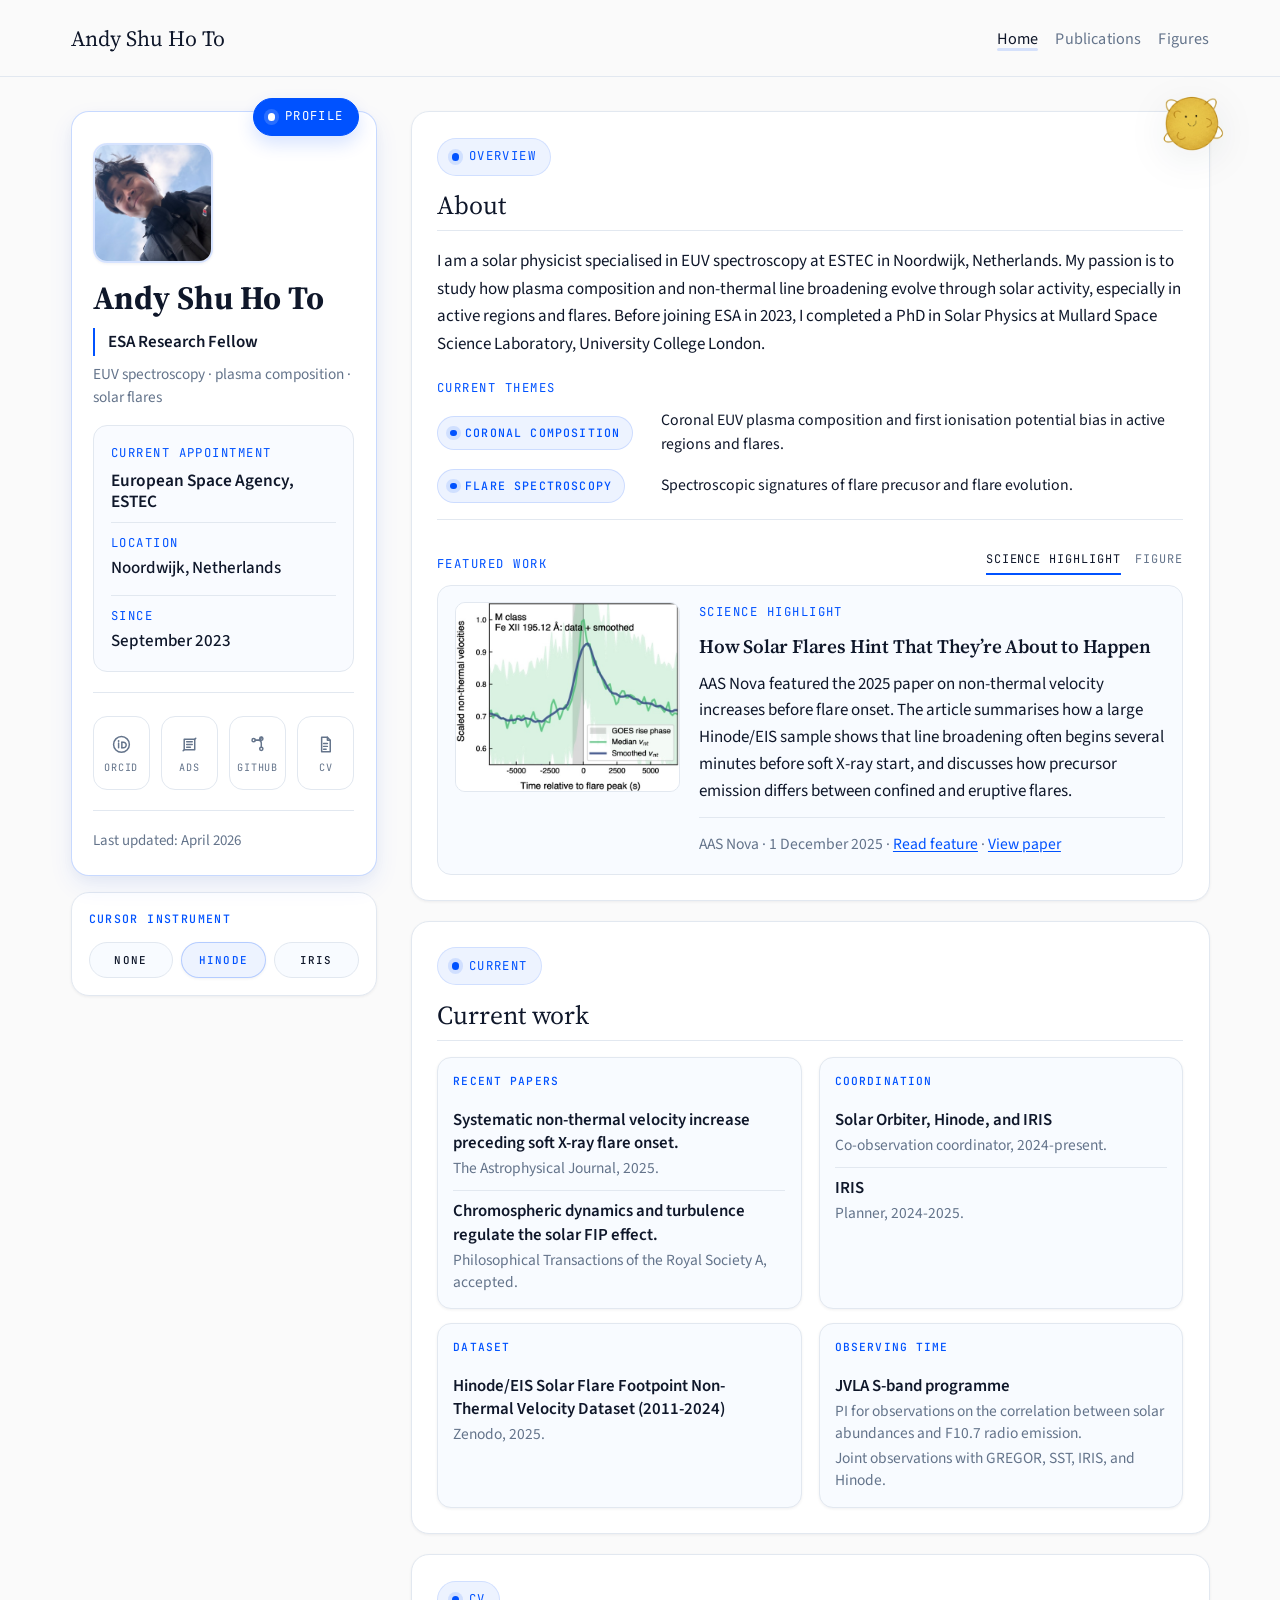
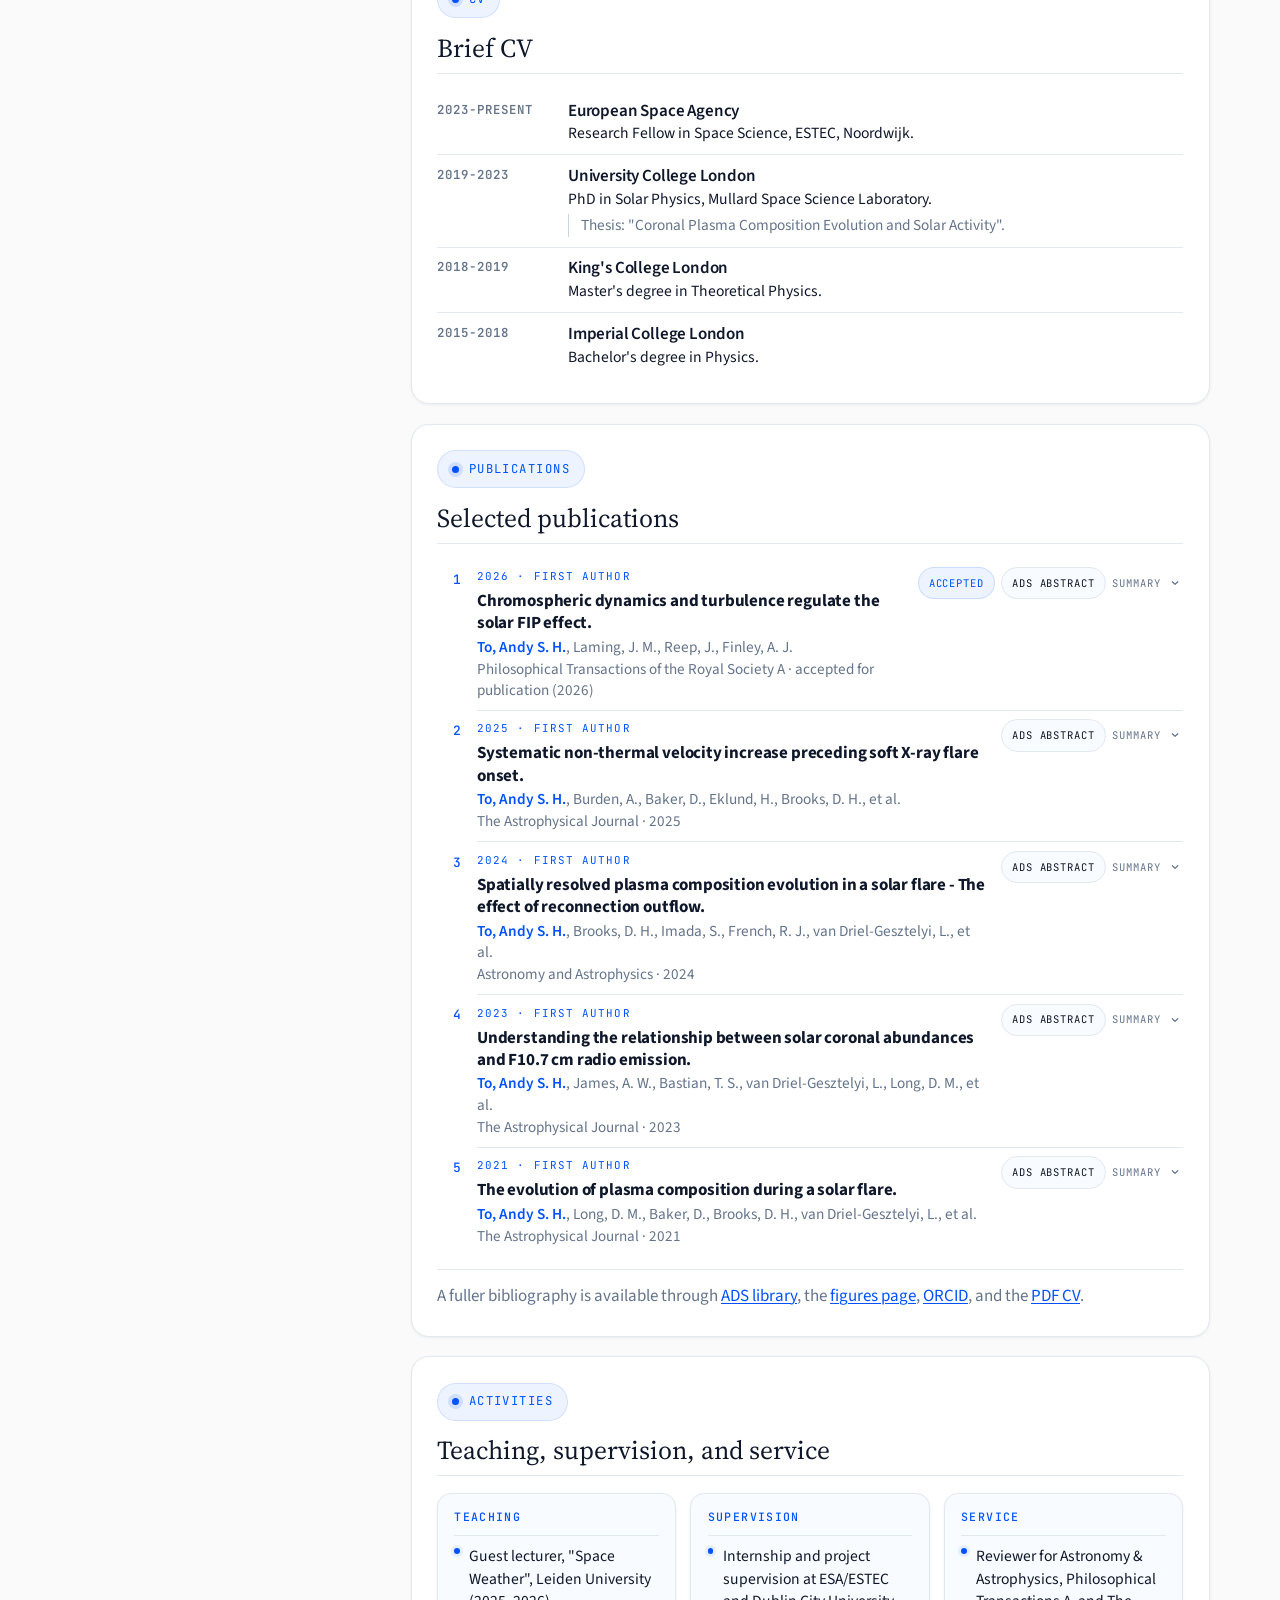
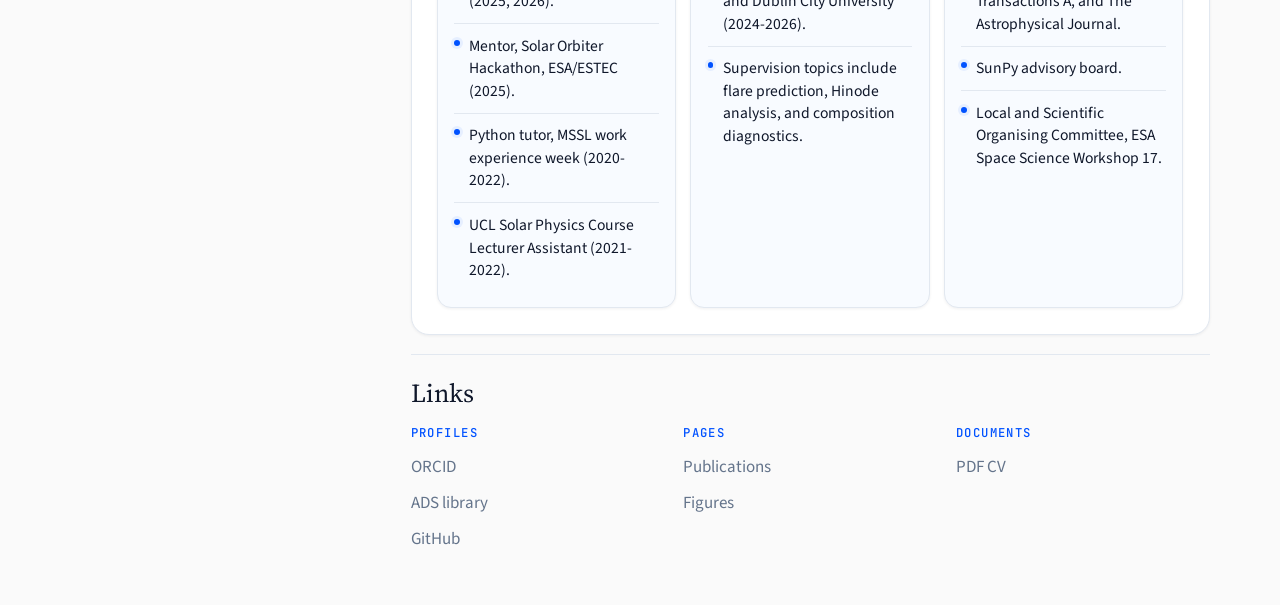
==== commit 8e8626cc: "Update about copy" ====
--- a/index.html
+++ b/index.html
@@ -319,12 +319,12 @@
           </div>
           <div class="about-copy about-copy--wide">
             <p class="about-summary">
-              I work on solar physics using spectroscopy at ESTEC in Noordwijk,
-              Netherlands. I study how plasma composition and non-thermal line
-              broadening evolve through solar activity, especially in active
-              regions and flares. Before joining ESA in 2023, I completed a PhD
-              in Solar Physics at Mullard Space Science Laboratory, University
-              College London.
+              I am a solar physicist specialised in EUV spectroscopy at ESTEC
+              in Noordwijk, Netherlands. My passion is to study how plasma
+              composition and non-thermal line broadening evolve through solar
+              activity, especially in active regions and flares. Before joining
+              ESA in 2023, I completed a PhD in Solar Physics at Mullard Space
+              Science Laboratory, University College London.
             </p>
             <div class="about-focus" id="science-interests">
               <p class="about-focus__label">Current themes</p>
@@ -345,7 +345,7 @@
                     <span>Flare spectroscopy</span>
                   </p>
                   <p class="theme-detail__body">
-                    Spectroscopic signatures of flare onset and flare
+                    Spectroscopic signatures of flare precusor and flare
                     evolution.
                   </p>
                 </article>
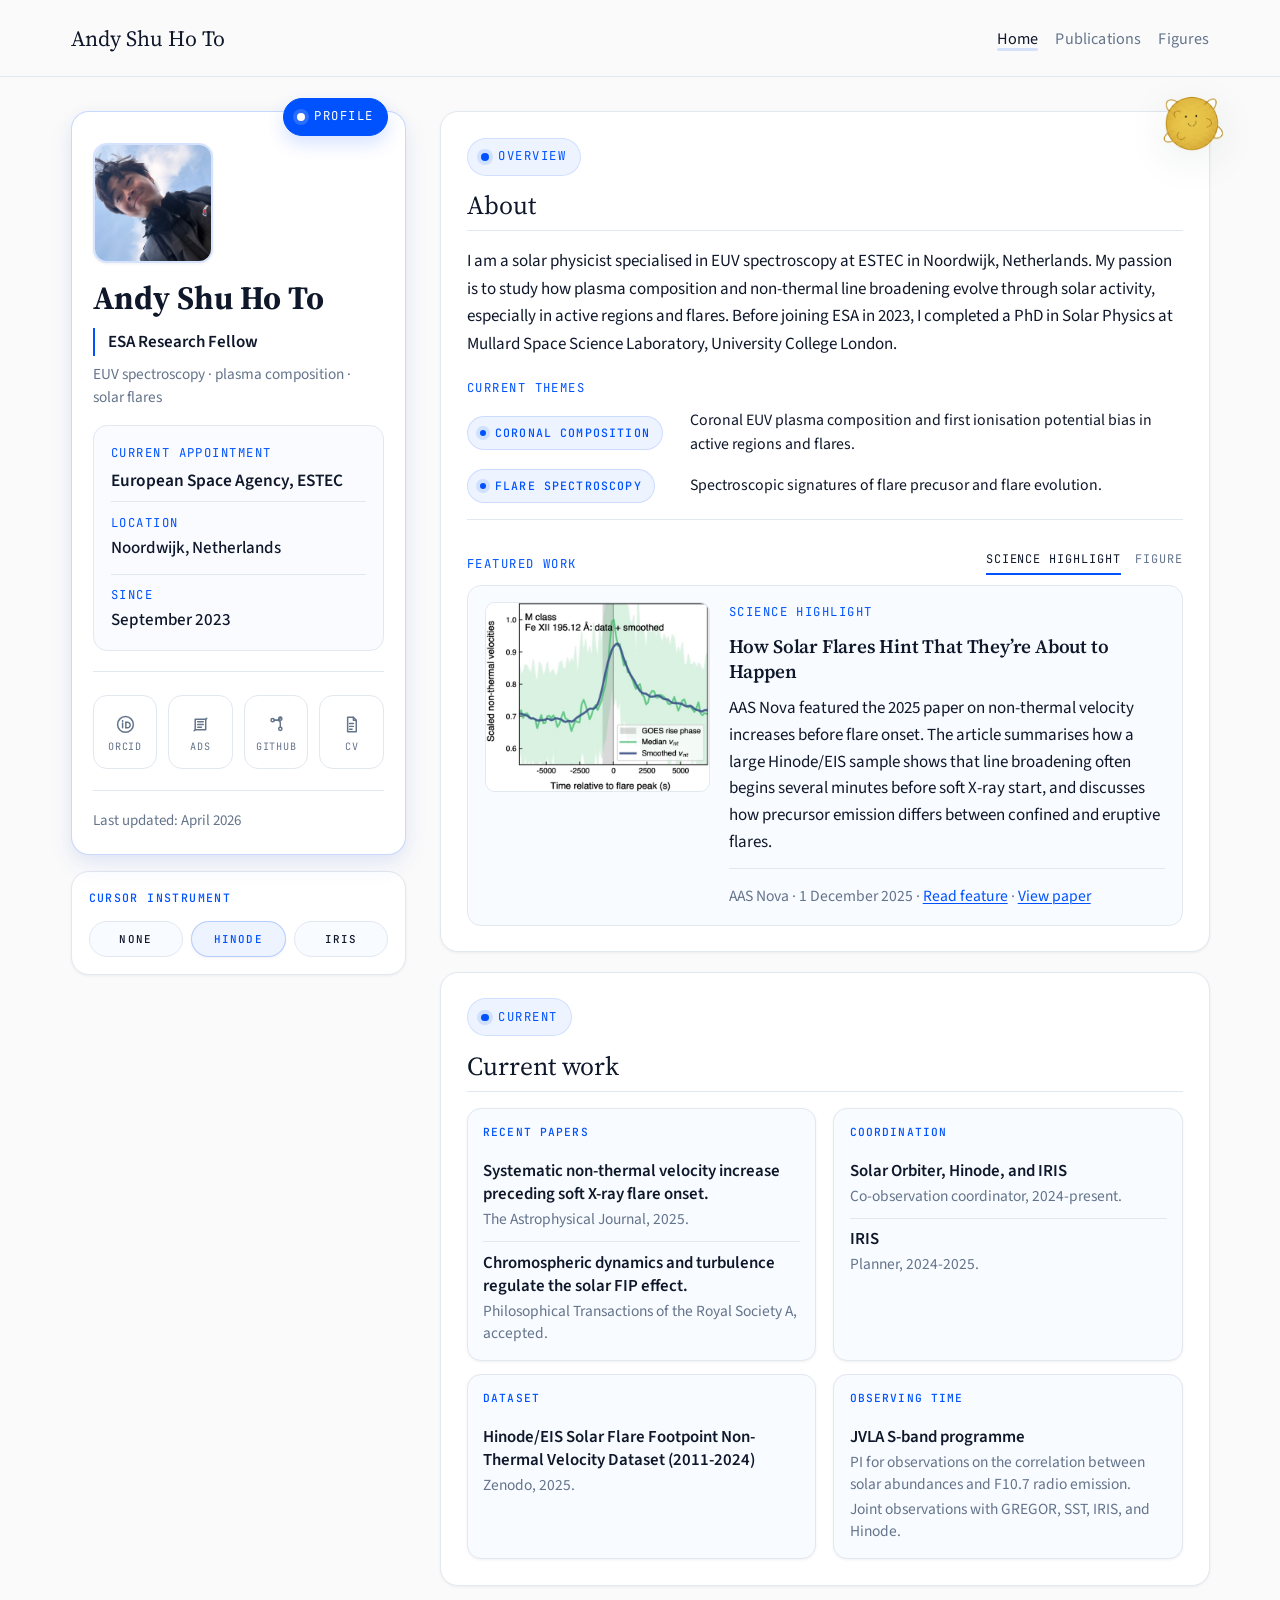
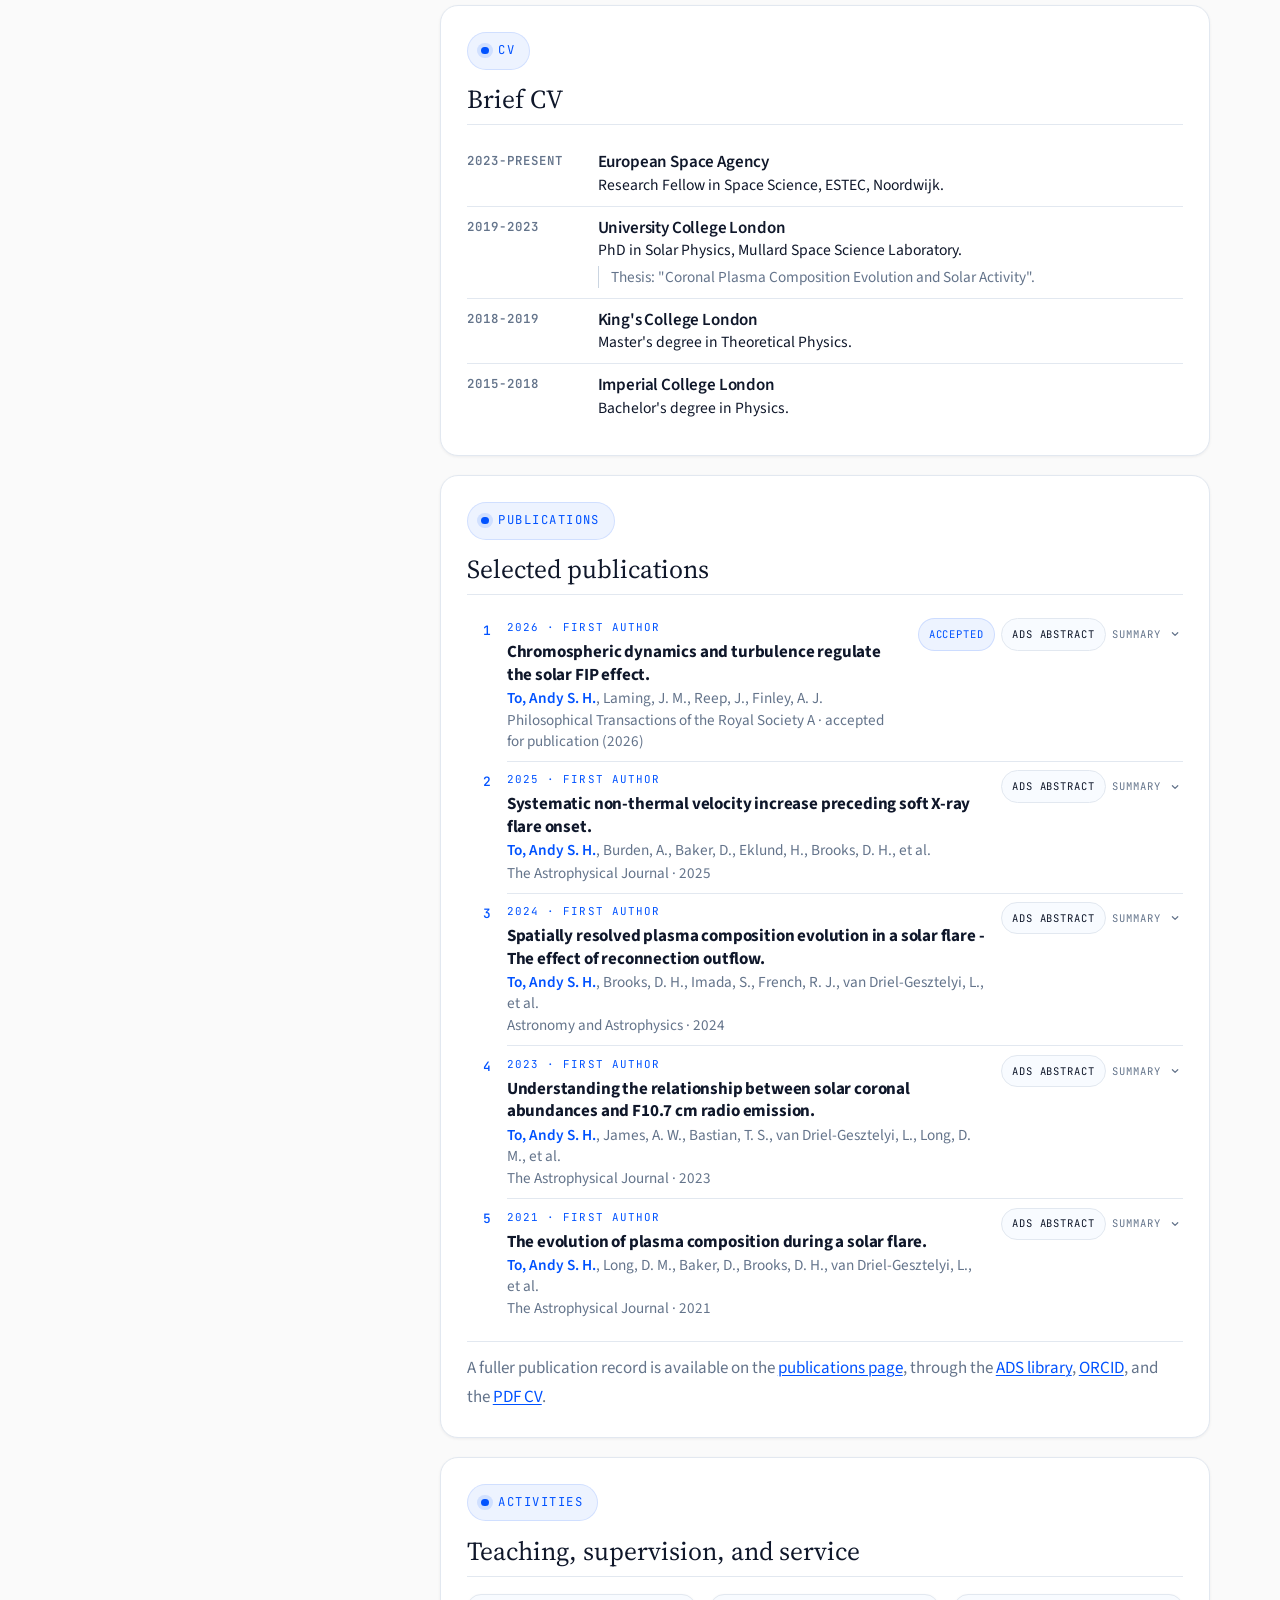
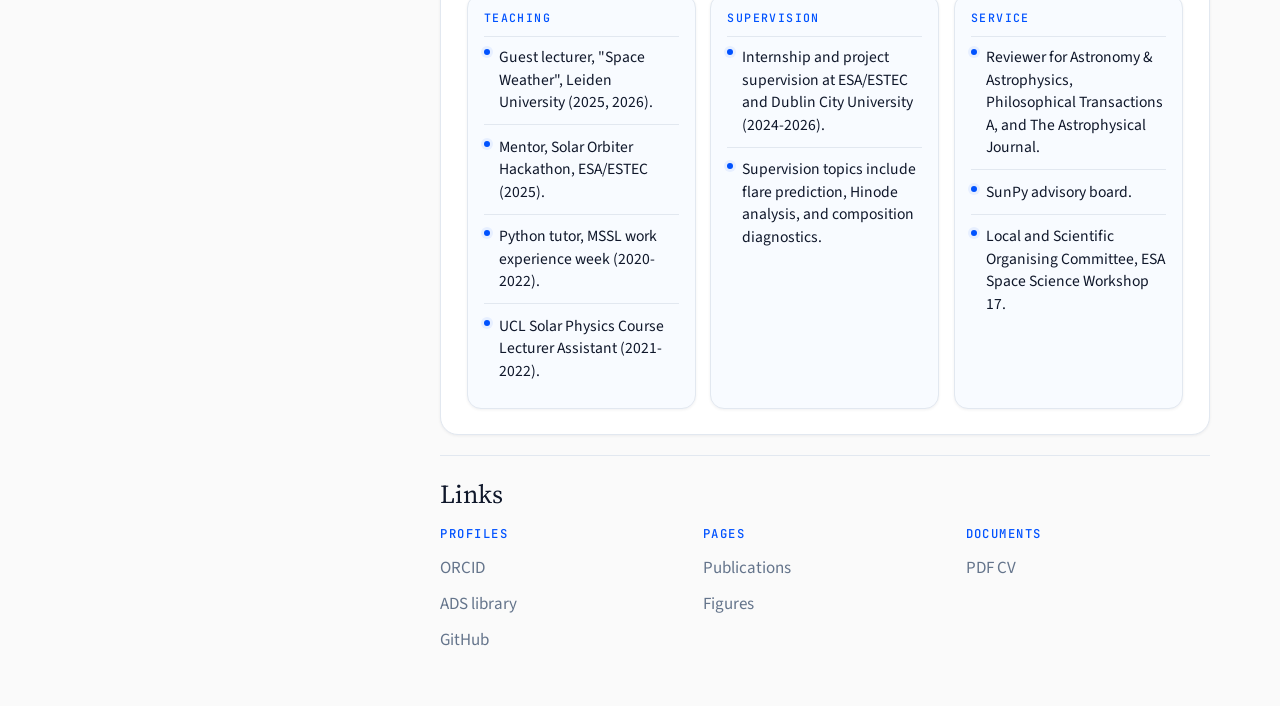
==== commit 3ce68fcd: "Update publication record link copy" ====
--- a/index.html
+++ b/index.html
@@ -900,14 +900,14 @@
             </li>
           </ol>
           <p class="content-note">
-            A fuller bibliography is available through
+            A fuller publication record is available on the
+            <a href="./publications.html">publications page</a>, through the
             <a
               href="https://ui.adsabs.harvard.edu/user/libraries/9ZO21vKyRQqj28TcnHH9GQ"
               target="_blank"
               rel="noreferrer noopener"
               >ADS library</a
             >,
-            the <a href="./figures.html">figures page</a>,
             <a
               href="https://orcid.org/0000-0003-0774-9084"
               target="_blank"
--- a/style.css
+++ b/style.css
@@ -211,7 +211,7 @@
 
 .page-layout {
   display: grid;
-  grid-template-columns: minmax(16rem, 18rem) minmax(0, 1fr);
+  grid-template-columns: minmax(17.75rem, 19.75rem) minmax(0, 1fr);
   gap: 2rem;
   align-items: start;
   padding: 2rem 0 3rem;
@@ -223,6 +223,7 @@
   display: grid;
   gap: 0.95rem;
   align-self: start;
+  overflow: visible;
 }
 
 .cursor-satellite {
@@ -252,7 +253,7 @@
 }
 
 .cursor-satellite[data-instrument="iris"] .cursor-satellite__image {
-  width: clamp(2.54rem, 3.42vw, 3.42rem);
+  width: clamp(2.42rem, 3.24vw, 3.24rem);
 }
 
 .cursor-satellite[data-instrument="none"] .cursor-satellite__image {
@@ -354,7 +355,7 @@
 }
 
 .cursor-satellite[data-raster-mode="iris"] .cursor-satellite__raster {
-  width: 3.24rem;
+  width: 3.58rem;
   left: calc(100% + 0.28rem);
 }
 
@@ -455,6 +456,13 @@
 .rail-column > .profile-card {
   position: relative;
   top: 0;
+  width: 100%;
+}
+
+.rail-column > .rail-card,
+.publication-page-layout > .profile-card,
+.figure-page-layout > .profile-card {
+  width: 100%;
 }
 
 .profile-card:hover {
@@ -724,6 +732,10 @@
   gap: 1rem;
 }
 
+.figure-page-layout .content-column {
+  counter-reset: figure-counter;
+}
+
 .publication-page-layout .content-section,
 .figure-page-layout .content-section {
   padding: 1.4rem 1.5rem;
@@ -755,7 +767,7 @@
 .figure-rail__record,
 .publication-rail__block,
 .publication-rail__record {
-  margin-top: 1.15rem;
+  margin-top: 1.1rem;
 }
 
 .figure-rail__label,
@@ -781,6 +793,14 @@
   line-height: 1.58;
 }
 
+.figure-rail__note a,
+.publication-rail__note a {
+  color: var(--accent);
+  font-weight: 600;
+  text-decoration-thickness: 1px;
+  text-underline-offset: 0.16em;
+}
+
 .publication-filter-bar--rail {
   display: grid;
   grid-template-columns: repeat(2, minmax(0, 1fr));
@@ -788,9 +808,10 @@
   margin-top: 0;
 }
 
-.publication-filter-bar--rail .publication-filter,
-.publication-filter-bar--rail .publication-filter-link {
+.publication-filter-bar--rail .publication-filter {
   width: 100%;
+  padding-right: 0.62rem;
+  padding-left: 0.62rem;
 }
 
 .figure-index--rail {
@@ -931,7 +952,7 @@
 }
 
 .about-sun-easter-egg[data-instrument="iris"] .about-sun-easter-egg__satellite {
-  width: 2.18rem;
+  width: 2.08rem;
 }
 
 .about-sun-easter-egg[data-instrument="none"] {
@@ -1007,7 +1028,7 @@
 }
 
 .about-sun-easter-egg[data-raster-mode="iris"] .about-sun-easter-egg__raster {
-  width: 2.58rem;
+  width: 2.9rem;
 }
 
 .about-sun-easter-egg[data-raster-mode="iris"] .about-sun-easter-egg__viewport {
@@ -2157,11 +2178,11 @@
   margin-top: 1rem;
 }
 
-.publication-filter,
-.publication-filter-link {
+.publication-filter {
   display: inline-flex;
   align-items: center;
   justify-content: center;
+  gap: 0.42rem;
   min-height: 2.15rem;
   padding: 0.45rem 0.8rem;
   border: 1px solid var(--line);
@@ -2187,9 +2208,7 @@
 }
 
 .publication-filter:hover,
-.publication-filter:focus-visible,
-.publication-filter-link:hover,
-.publication-filter-link:focus-visible {
+.publication-filter:focus-visible {
   border-color: rgba(0, 82, 255, 0.24);
   background: #ffffff;
   color: var(--link-hover);
@@ -2202,6 +2221,29 @@
   background: var(--accent-soft);
   color: var(--accent);
   box-shadow: var(--shadow-sm);
+}
+
+.publication-filter__count {
+  display: inline-grid;
+  min-width: 1.28rem;
+  height: 1.28rem;
+  place-items: center;
+  padding: 0 0.28rem;
+  border: 1px solid rgba(0, 82, 255, 0.16);
+  border-radius: 999px;
+  background: #ffffff;
+  color: var(--accent);
+  font-family: var(--font-mono);
+  font-size: 0.62rem;
+  line-height: 1;
+  letter-spacing: 0;
+  box-shadow: 0 2px 7px rgba(0, 82, 255, 0.08);
+}
+
+.publication-filter[aria-pressed="true"] .publication-filter__count {
+  background: var(--accent);
+  border-color: var(--accent);
+  color: #ffffff;
 }
 
 .publication-list--master {
@@ -2496,9 +2538,50 @@
   text-decoration: underline;
 }
 
+.figure-page-layout .figure-showcase {
+  counter-increment: figure-counter;
+  display: grid;
+  grid-template-columns: 1.5rem minmax(0, 1fr);
+  column-gap: 0.85rem;
+  padding: 1.18rem 1.32rem;
+  transition:
+    border-color var(--motion-fast) ease,
+    background-color var(--motion-fast) ease,
+    box-shadow var(--motion-fast) ease;
+}
+
+.figure-page-layout .figure-showcase:hover {
+  border-color: rgba(0, 82, 255, 0.2);
+  background: #fbfdff;
+}
+
+.figure-page-layout .figure-showcase::before {
+  content: counter(figure-counter);
+  grid-row: 1 / span 2;
+  display: block;
+  padding-top: 0.72rem;
+  color: var(--accent);
+  font-family: var(--font-mono);
+  font-size: 0.76rem;
+  font-weight: 500;
+  line-height: 1;
+  letter-spacing: 0.08em;
+  text-align: right;
+}
+
+.figure-showcase > .section-tag,
+.figure-showcase > .figure-showcase__grid {
+  grid-column: 2;
+}
+
+.figure-showcase > .section-tag {
+  justify-self: start;
+  margin-bottom: 0.68rem;
+}
+
 .figure-showcase__grid {
   display: grid;
-  grid-template-columns: minmax(0, 1.34fr) minmax(16.5rem, 1fr);
+  grid-template-columns: minmax(12.5rem, 0.86fr) minmax(0, 1fr);
   gap: 1rem;
   align-items: start;
 }
@@ -2511,7 +2594,7 @@
   font-size: 1.06rem;
   font-weight: 700;
   line-height: 1.34;
-  letter-spacing: -0.01em;
+  letter-spacing: 0;
 }
 
 .figure-showcase__meta {
@@ -2522,11 +2605,11 @@
 
 .figure-showcase__media {
   margin: 0;
-  padding: 0.76rem;
+  padding: 0.7rem;
   border: 1px solid var(--line);
   border-radius: var(--radius-md);
-  background: var(--surface-alt);
-  box-shadow: none;
+  background: #ffffff;
+  box-shadow: var(--shadow-sm);
 }
 
 .figure-showcase__media img {
@@ -2537,14 +2620,14 @@
 
 .figure-showcase__body {
   display: grid;
-  gap: 0.72rem;
+  gap: 0.68rem;
 }
 
 .figure-showcase__text-block {
   display: grid;
   gap: 0.24rem;
-  padding-top: 0.72rem;
-  border-top: 1px solid var(--line);
+  padding-left: 0.78rem;
+  border-left: 2px solid var(--line-strong);
 }
 
 .figure-showcase__label {
@@ -2564,8 +2647,7 @@
   display: flex;
   flex-wrap: wrap;
   gap: 0.55rem;
-  padding-top: 0.72rem;
-  border-top: 1px solid var(--line);
+  padding-top: 0.1rem;
 }
 
 .figure-showcase__links a {
@@ -2602,6 +2684,27 @@
 @media (hover: none), (pointer: coarse) {
   .about-sun-easter-egg {
     display: inline-flex;
+    flex-direction: column;
+    align-items: flex-end;
+    gap: 0.34rem;
+    top: calc(100% + 0.16rem);
+    right: -0.08rem;
+  }
+
+  .about-sun-easter-egg__raster {
+    width: 4.05rem;
+  }
+
+  .about-sun-easter-egg[data-raster-mode="iris"] .about-sun-easter-egg__raster {
+    width: 4.28rem;
+  }
+
+  .about-sun-easter-egg__raster::before {
+    left: 50%;
+    top: -0.34rem;
+    width: 1px;
+    height: 0.28rem;
+    transform: translateX(-50%);
   }
 }
 
@@ -2613,6 +2716,10 @@
   .rail-column {
     position: static;
     top: auto;
+    max-height: none;
+    margin: 0;
+    padding: 0;
+    overflow: visible;
   }
 
   .profile-card {
@@ -2628,8 +2735,8 @@
   }
 
   .about-sun-easter-egg {
-    top: calc(100% - 0.2rem);
-    right: -0.18rem;
+    top: calc(100% + 0.12rem);
+    right: -0.12rem;
   }
 
   .instrument-switcher {
@@ -2641,15 +2748,15 @@
   }
 
   .about-sun-easter-egg[data-instrument="iris"] .about-sun-easter-egg__satellite {
-    width: 1.96rem;
+    width: 1.88rem;
   }
 
   .about-sun-easter-egg__raster {
-    width: 2.65rem;
+    width: 4.1rem;
   }
 
   .about-sun-easter-egg[data-raster-mode="iris"] .about-sun-easter-egg__raster {
-    width: 2.36rem;
+    width: 4.32rem;
   }
 
   .intro-grid,
@@ -2678,6 +2785,16 @@
     font-size: 0.7rem;
   }
 
+  .figure-page-layout .figure-showcase {
+    grid-template-columns: 1.2rem minmax(0, 1fr);
+    column-gap: 0.65rem;
+  }
+
+  .figure-page-layout .figure-showcase::before {
+    padding-top: 0.66rem;
+    font-size: 0.7rem;
+  }
+
   .publication-card__header {
     grid-template-columns: 1fr;
   }
@@ -2693,6 +2810,17 @@
   .publication-card__actions,
   .bibliography-entry__aside {
     justify-content: flex-start;
+  }
+}
+
+@media (min-width: 64.01rem) and (max-height: 62rem) {
+  .rail-column,
+  .publication-page-layout > .profile-card,
+  .figure-page-layout > .profile-card {
+    position: relative;
+    top: 0;
+    max-height: none;
+    overflow: visible;
   }
 }
 
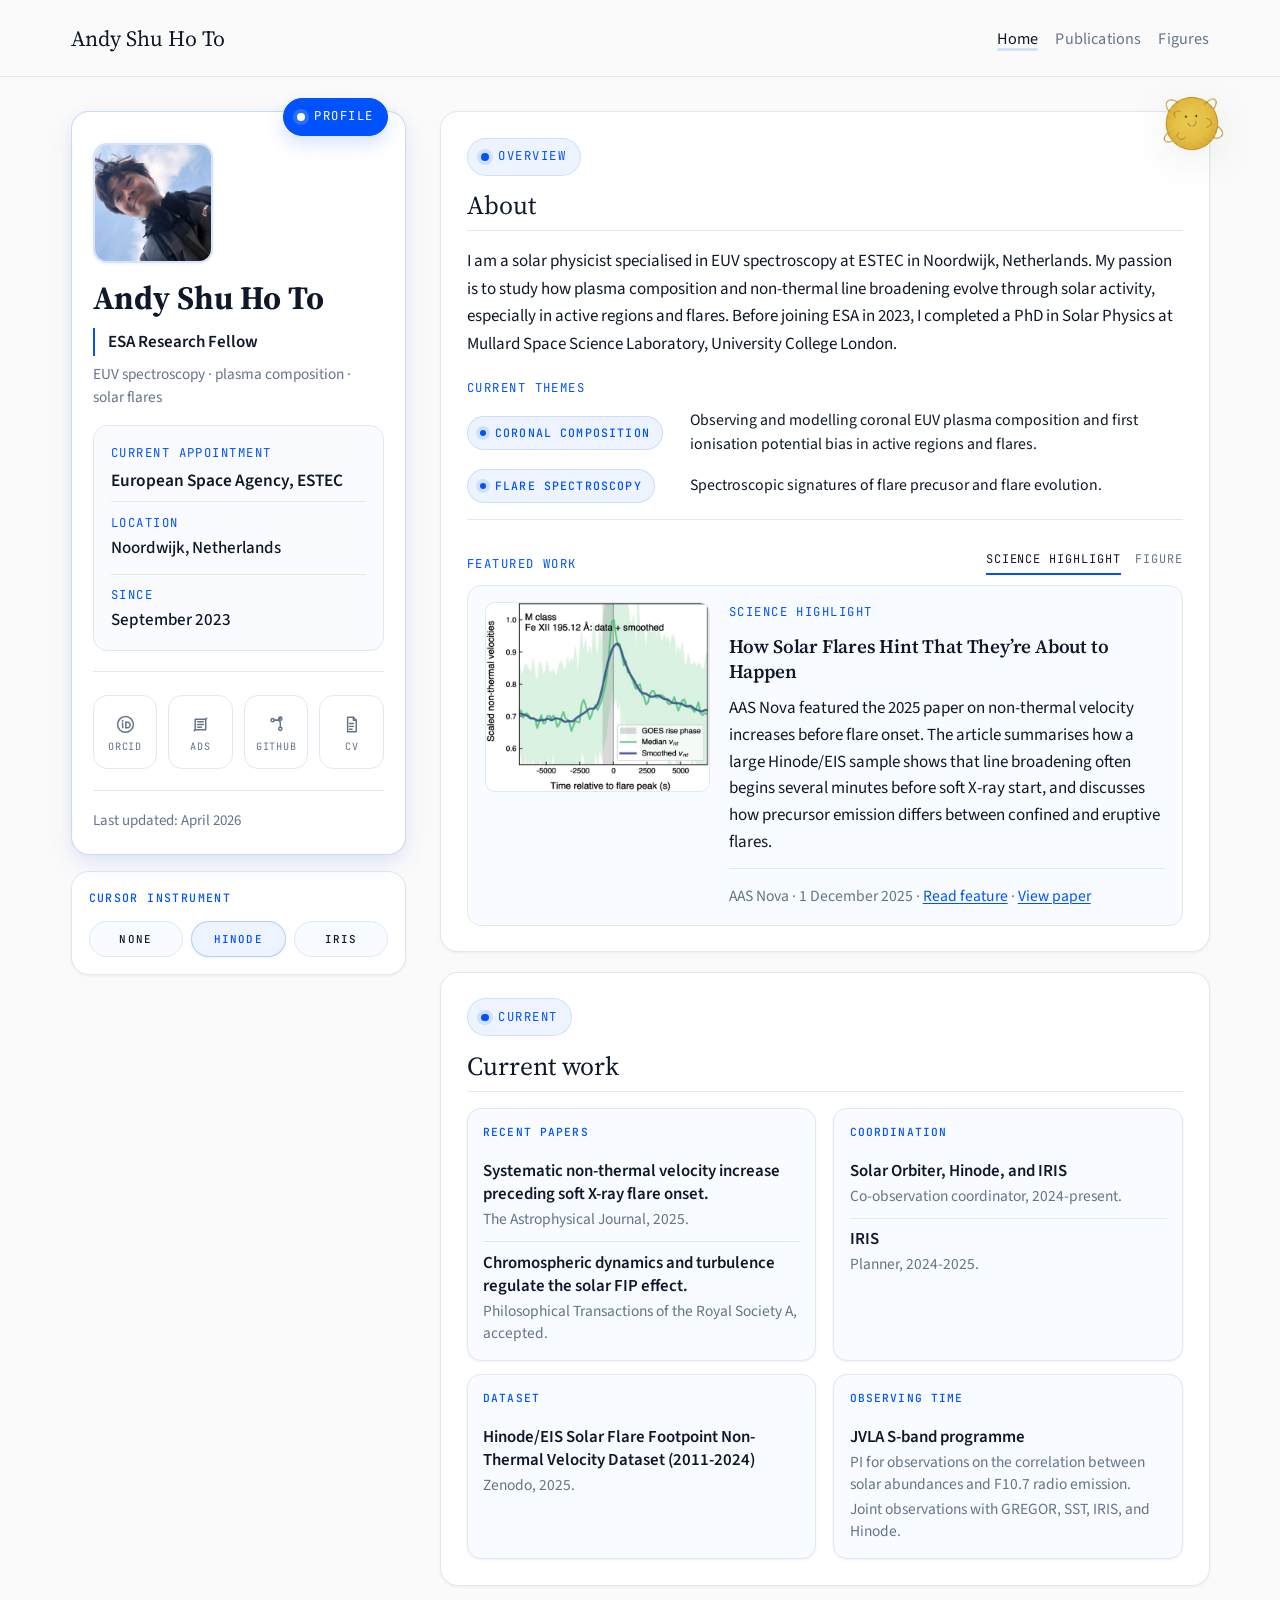
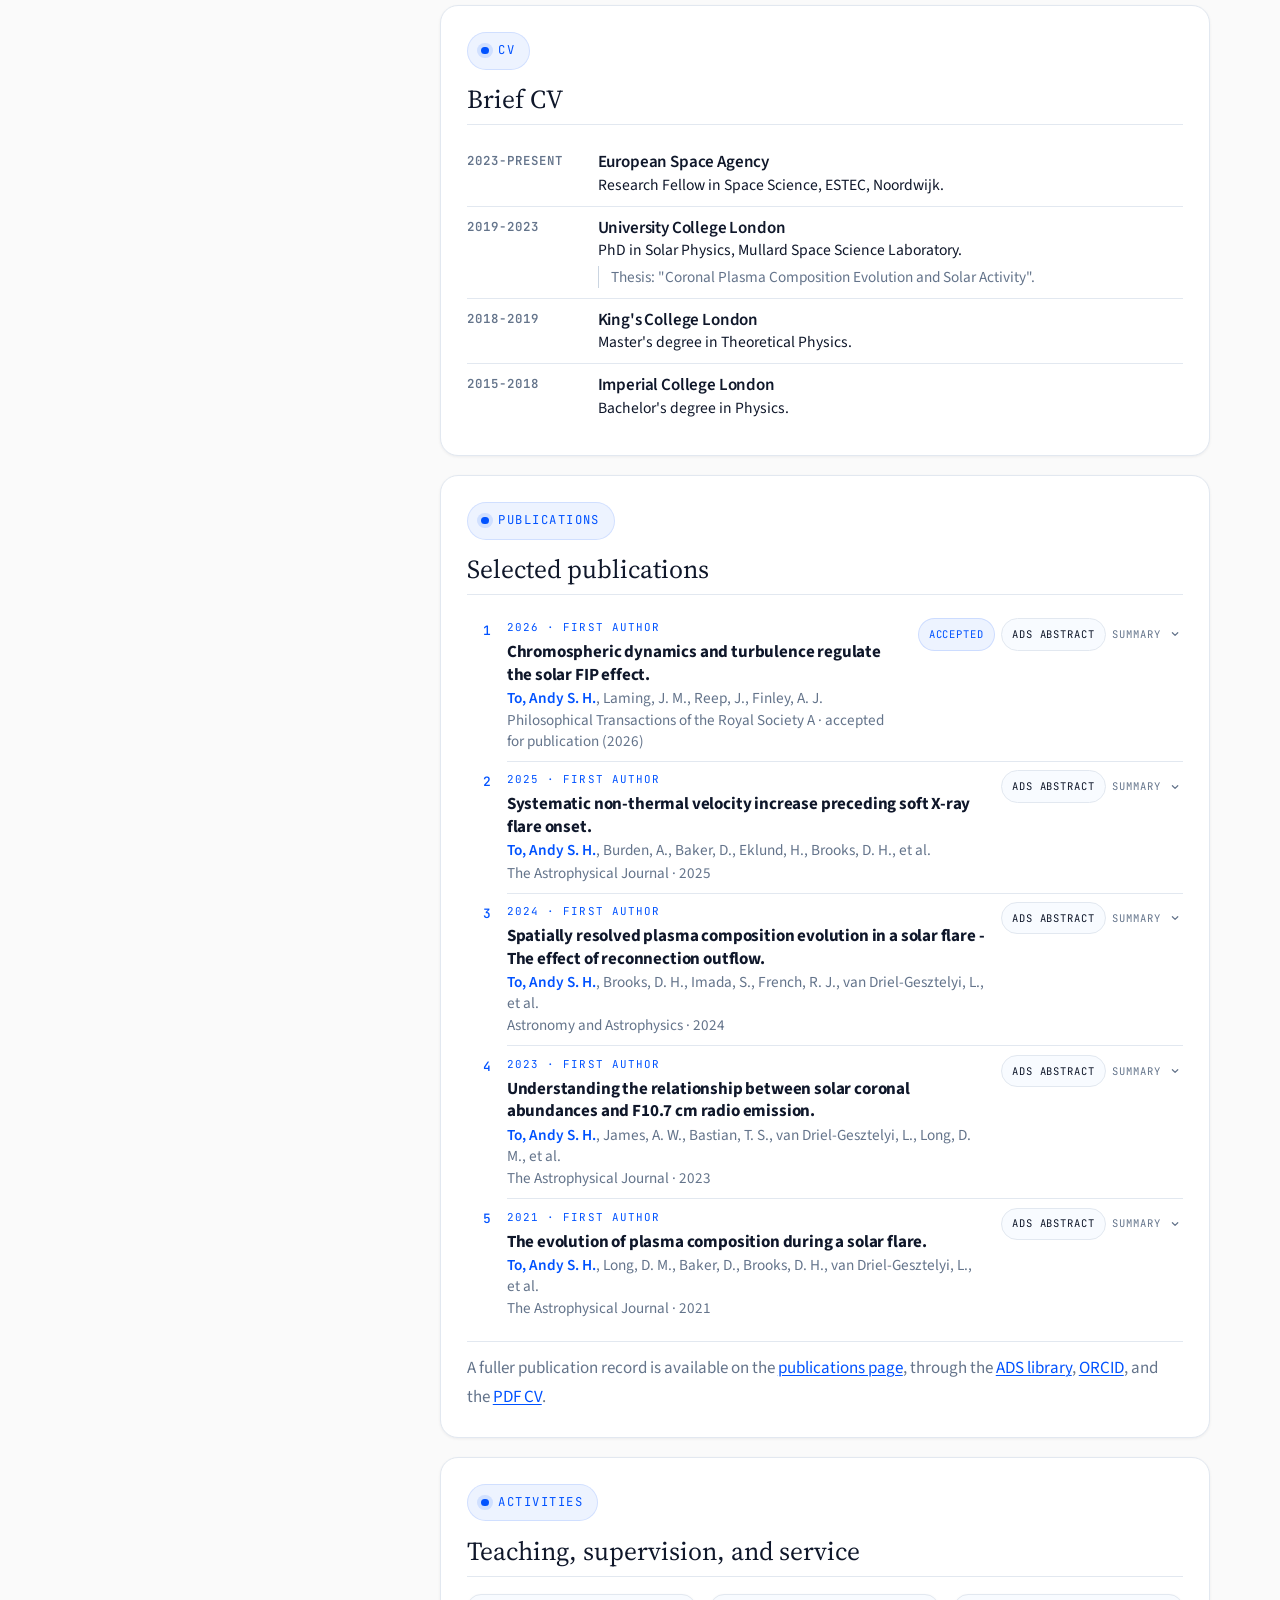
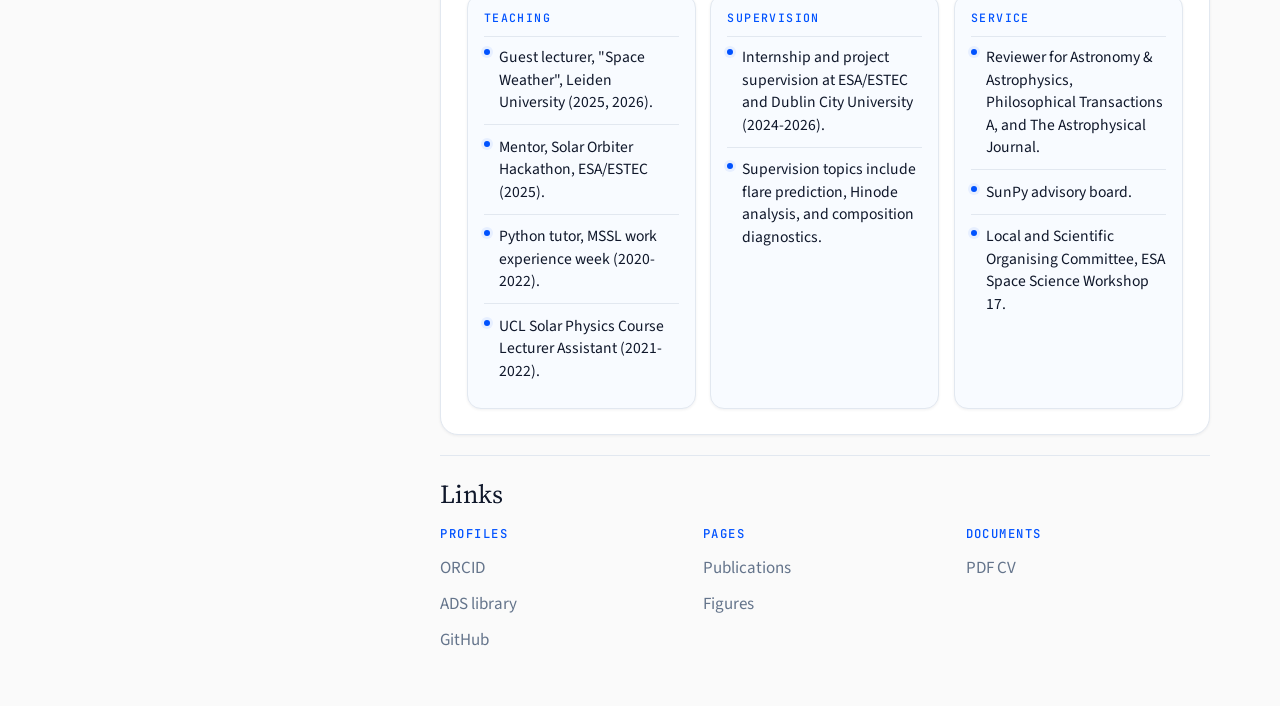
==== commit 4e8ee4ac: "interest description change" ====
--- a/index.html
+++ b/index.html
@@ -335,7 +335,7 @@
                     <span>Coronal composition</span>
                   </p>
                   <p class="theme-detail__body">
-                    Coronal EUV plasma composition and first ionisation
+                    Observing and modelling coronal EUV plasma composition and first ionisation
                     potential bias in active regions and flares.
                   </p>
                 </article>
--- a/style.css
+++ b/style.css
@@ -26,6 +26,7 @@
   --motion-base: 240ms;
   --motion-slow: 320ms;
   --ease-standard: cubic-bezier(0.16, 1, 0.3, 1);
+  --rail-sticky-offset: 6.5rem;
 }
 
 *,
@@ -219,7 +220,7 @@
 
 .rail-column {
   position: sticky;
-  top: 5.9rem;
+  top: var(--rail-sticky-offset);
   display: grid;
   gap: 0.95rem;
   align-self: start;
@@ -438,7 +439,7 @@
 
 .profile-card {
   position: sticky;
-  top: 5.9rem;
+  top: var(--rail-sticky-offset);
   background: var(--surface);
   border: 1px solid rgba(0, 82, 255, 0.22);
   border-radius: var(--radius-lg);
@@ -448,7 +449,6 @@
   padding: 1.8rem 1.25rem 1.25rem;
   overflow: visible;
   transition:
-    transform var(--motion-fast) ease,
     box-shadow var(--motion-base) var(--ease-standard),
     border-color var(--motion-fast) ease;
 }
@@ -466,7 +466,6 @@
 }
 
 .profile-card:hover {
-  transform: translateY(-1px);
   border-color: rgba(0, 82, 255, 0.28);
   box-shadow:
     0 14px 28px rgba(0, 82, 255, 0.1),
@@ -489,13 +488,10 @@
   right: 1rem;
   margin-bottom: 0;
   box-shadow: 0 8px 18px rgba(0, 82, 255, 0.16);
-  transition:
-    transform var(--motion-fast) ease,
-    box-shadow var(--motion-fast) ease;
+  transition: box-shadow var(--motion-fast) ease;
 }
 
 .profile-card:hover .profile-card__tag {
-  transform: translateY(-1px);
   box-shadow: 0 10px 22px rgba(0, 82, 255, 0.18);
 }
 
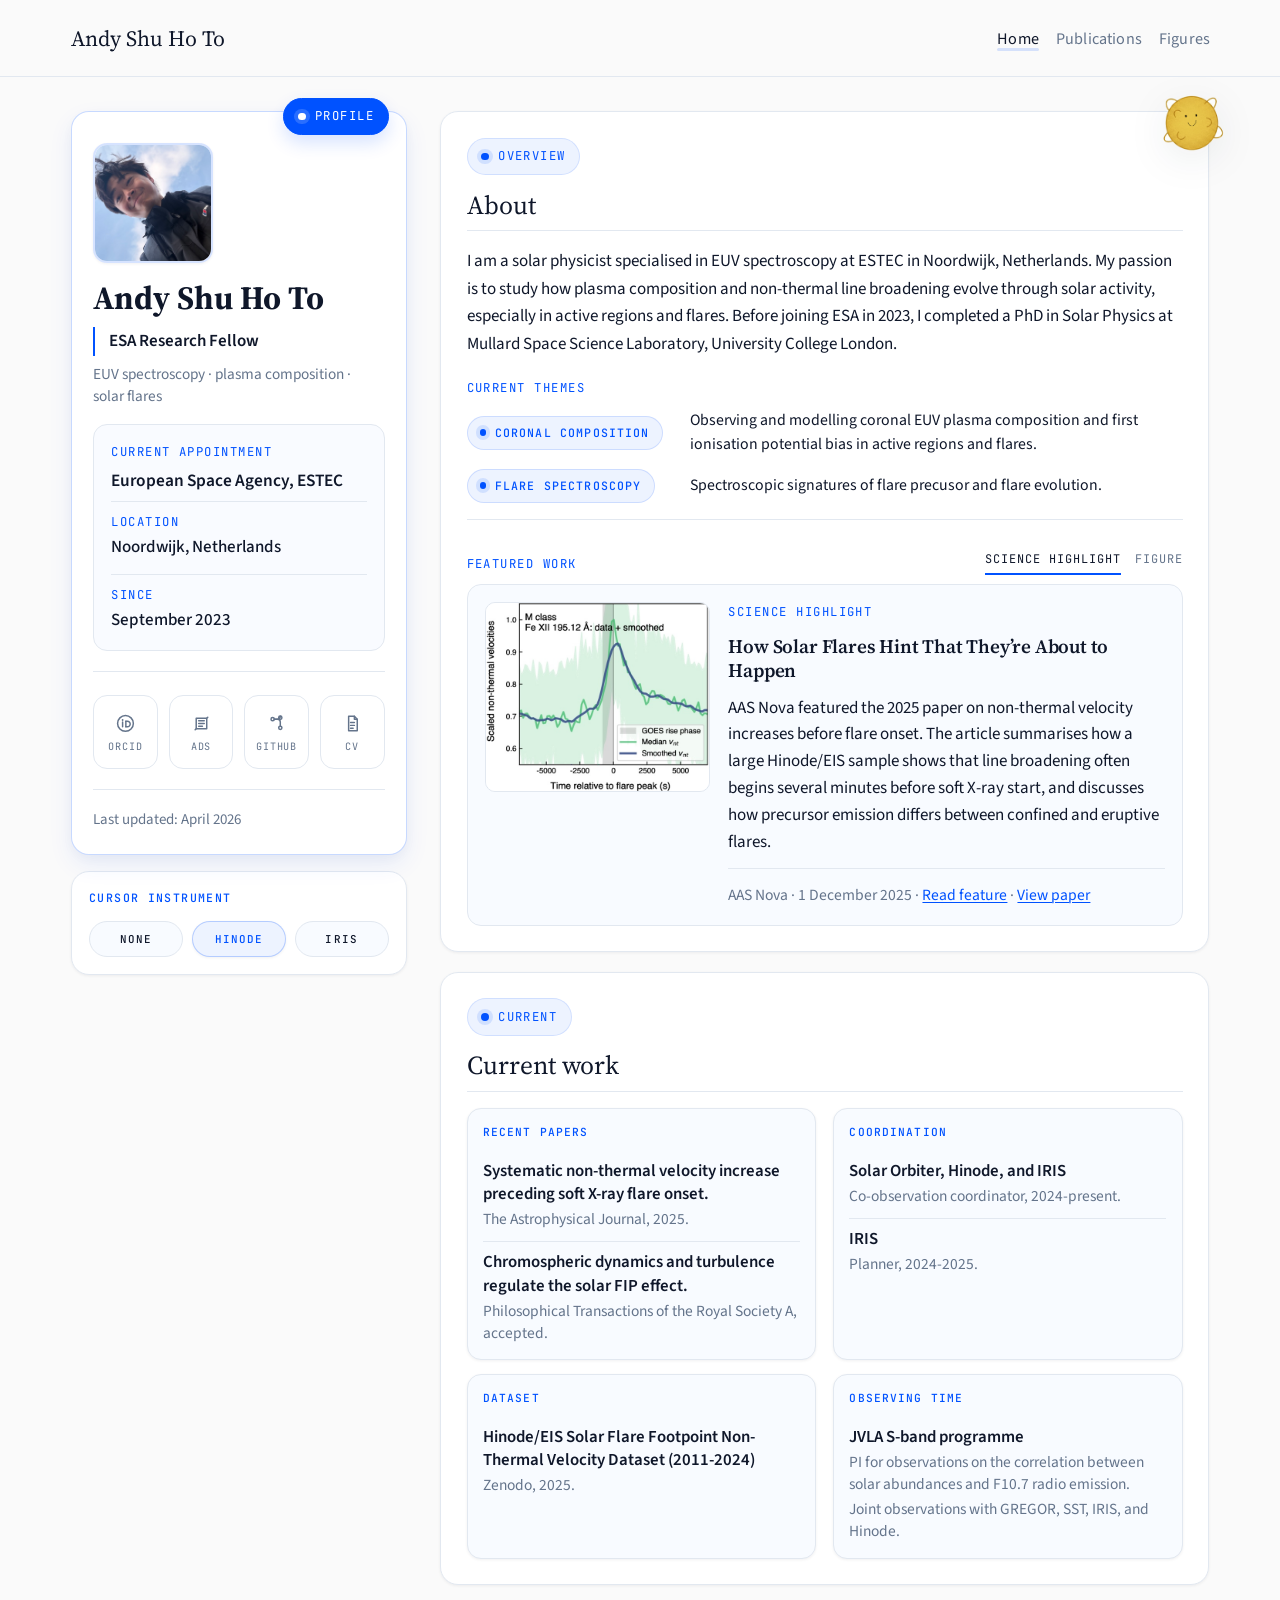
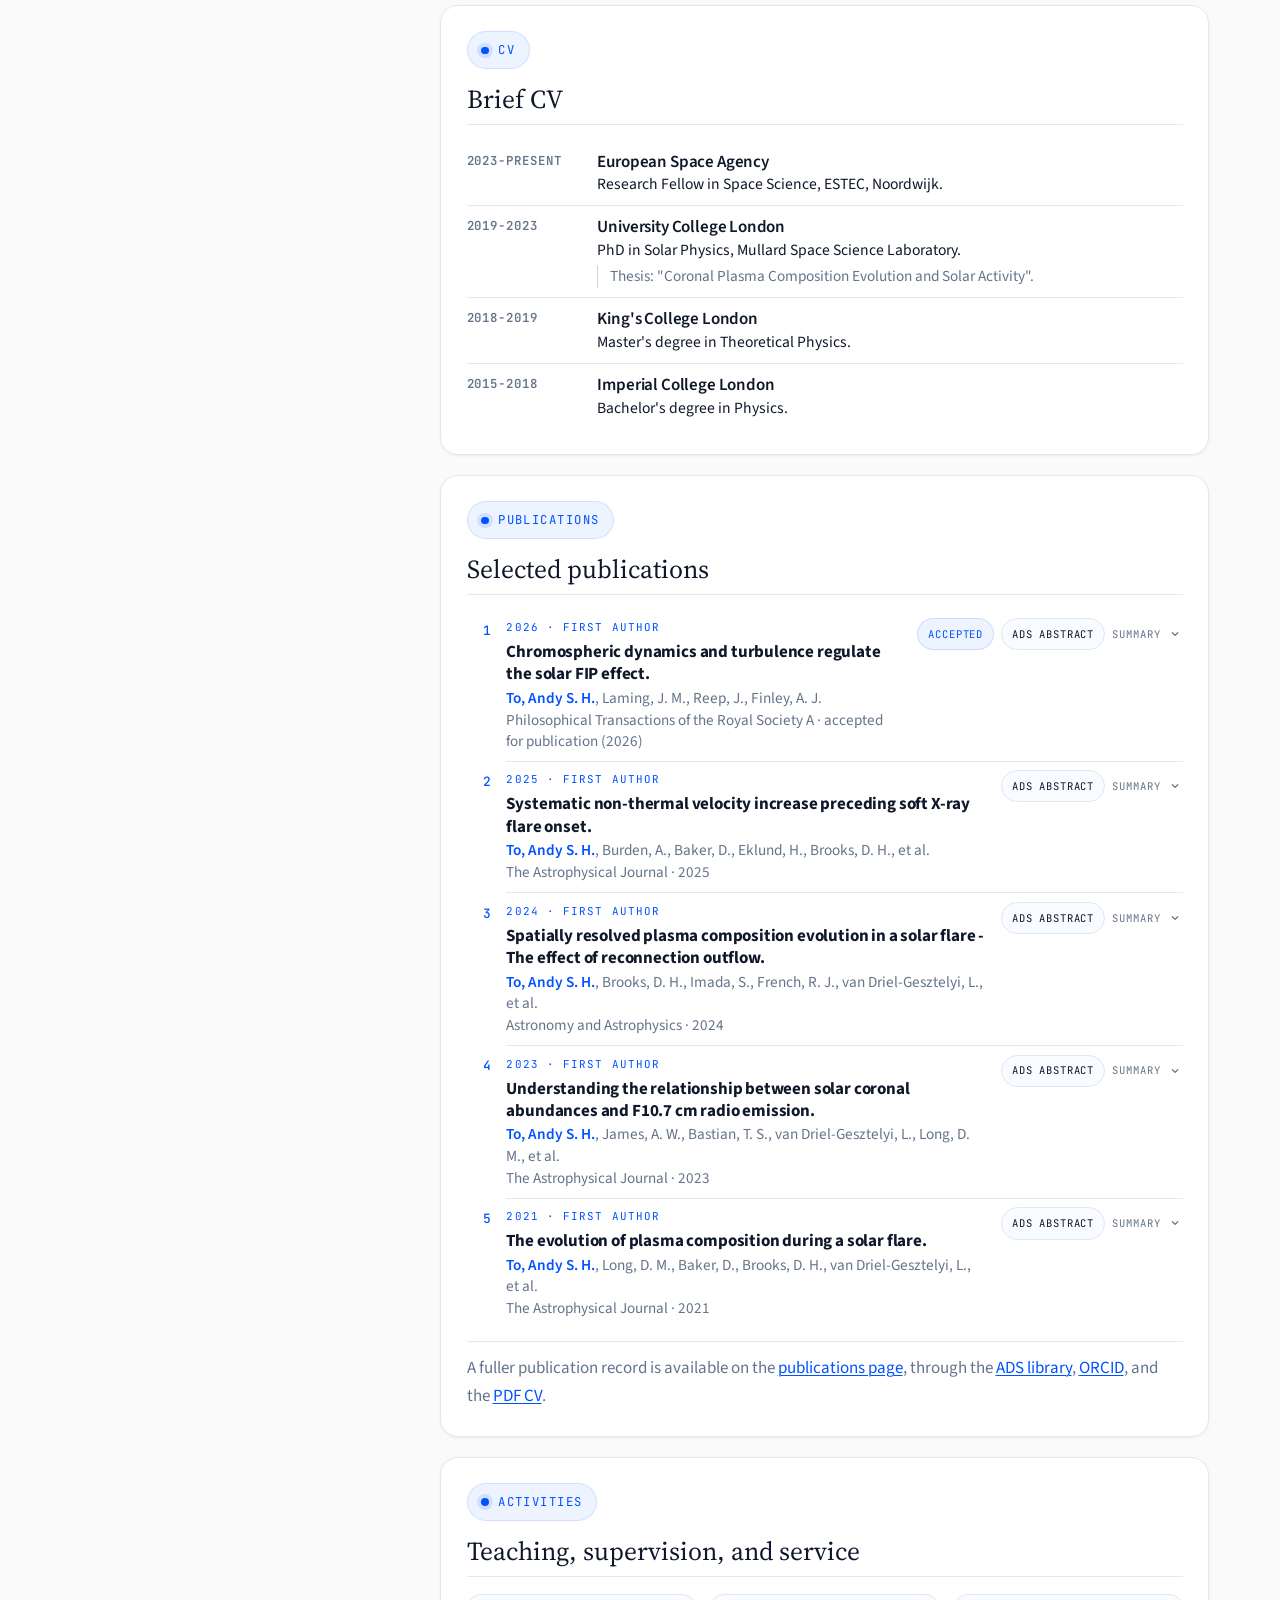
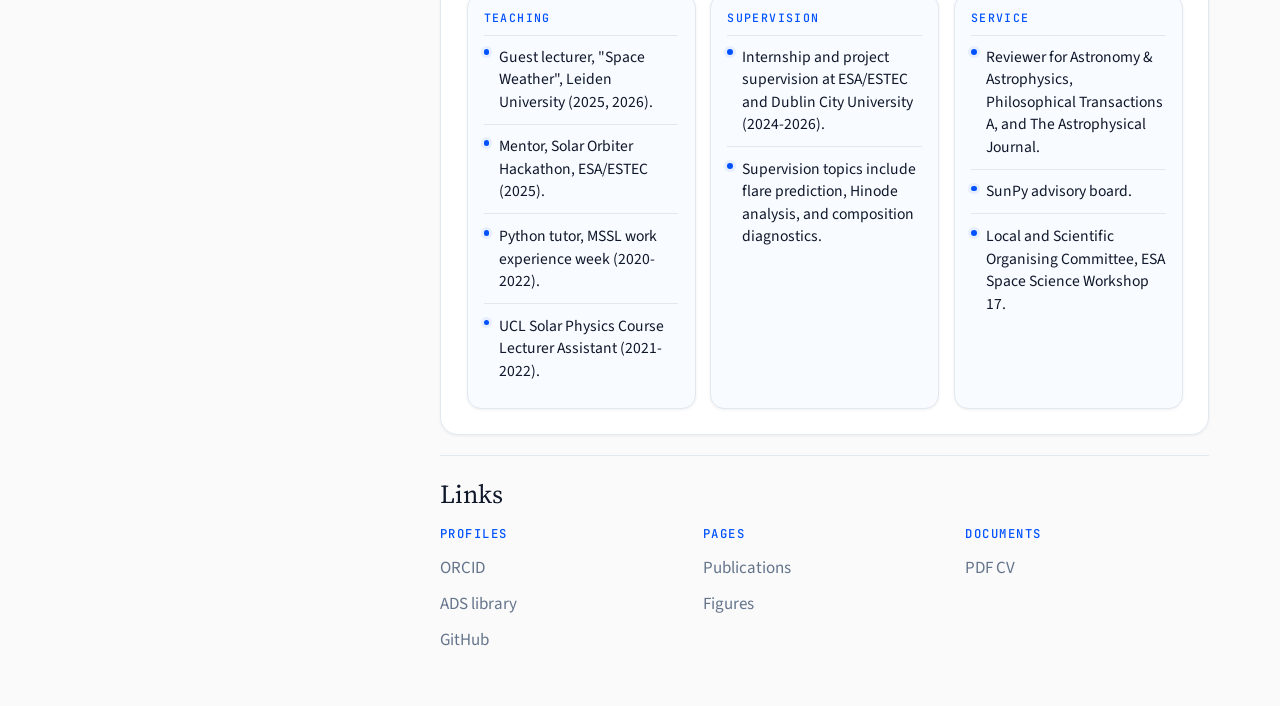
==== commit 416afd9e: "Add shared page navigation transitions" ====
--- a/index.html
+++ b/index.html
@@ -1133,6 +1133,7 @@
         });
       });
     </script>
+    <script src="./page-transition.js"></script>
     <script src="./cursor-satellite.js"></script>
   </body>
 </html>
--- a/style.css
+++ b/style.css
@@ -218,6 +218,64 @@
   padding: 2rem 0 3rem;
 }
 
+.site-header__inner,
+.rail-column,
+.page-layout > .profile-card,
+.page-layout > .content-column,
+.simple-page {
+  opacity: 0;
+  filter: blur(6px);
+  will-change: opacity, transform, filter;
+  animation: page-shell-enter 420ms var(--ease-standard) both;
+}
+
+.site-header__inner {
+  animation-duration: 300ms;
+}
+
+.rail-column,
+.page-layout > .profile-card {
+  animation-delay: 40ms;
+}
+
+.page-layout > .content-column,
+.simple-page {
+  animation-delay: 90ms;
+}
+
+body.is-leaving {
+  overflow: hidden;
+}
+
+body.is-leaving .site-header__inner,
+body.is-leaving .rail-column,
+body.is-leaving .page-layout > .profile-card,
+body.is-leaving .page-layout > .content-column,
+body.is-leaving .simple-page {
+  animation: none;
+  opacity: 0;
+  filter: blur(6px);
+  transition:
+    opacity var(--motion-fast) var(--ease-standard),
+    transform var(--motion-base) var(--ease-standard),
+    filter var(--motion-base) var(--ease-standard);
+  pointer-events: none;
+}
+
+body.is-leaving .site-header__inner {
+  transform: translate3d(0, -0.22rem, 0);
+}
+
+body.is-leaving .rail-column,
+body.is-leaving .page-layout > .profile-card {
+  transform: translate3d(0, 0.55rem, 0);
+}
+
+body.is-leaving .page-layout > .content-column,
+body.is-leaving .simple-page {
+  transform: translate3d(0, 0.8rem, 0);
+}
+
 .rail-column {
   position: sticky;
   top: var(--rail-sticky-offset);
@@ -1504,6 +1562,20 @@
     box-shadow:
       0 0 0 4px rgba(255, 255, 255, 0.16),
       0 0 0 0.55rem rgba(255, 255, 255, 0);
+  }
+}
+
+@keyframes page-shell-enter {
+  0% {
+    opacity: 0;
+    transform: translate3d(0, 0.95rem, 0);
+    filter: blur(6px);
+  }
+
+  100% {
+    opacity: 1;
+    transform: translate3d(0, 0, 0);
+    filter: blur(0);
   }
 }
 
@@ -2825,6 +2897,18 @@
     scroll-behavior: auto;
   }
 
+  .site-header__inner,
+  .rail-column,
+  .page-layout > .profile-card,
+  .page-layout > .content-column,
+  .simple-page {
+    animation: none;
+    opacity: 1;
+    filter: none;
+    transform: none;
+    will-change: auto;
+  }
+
   .about-header__sun {
     animation: none;
     transform: none;
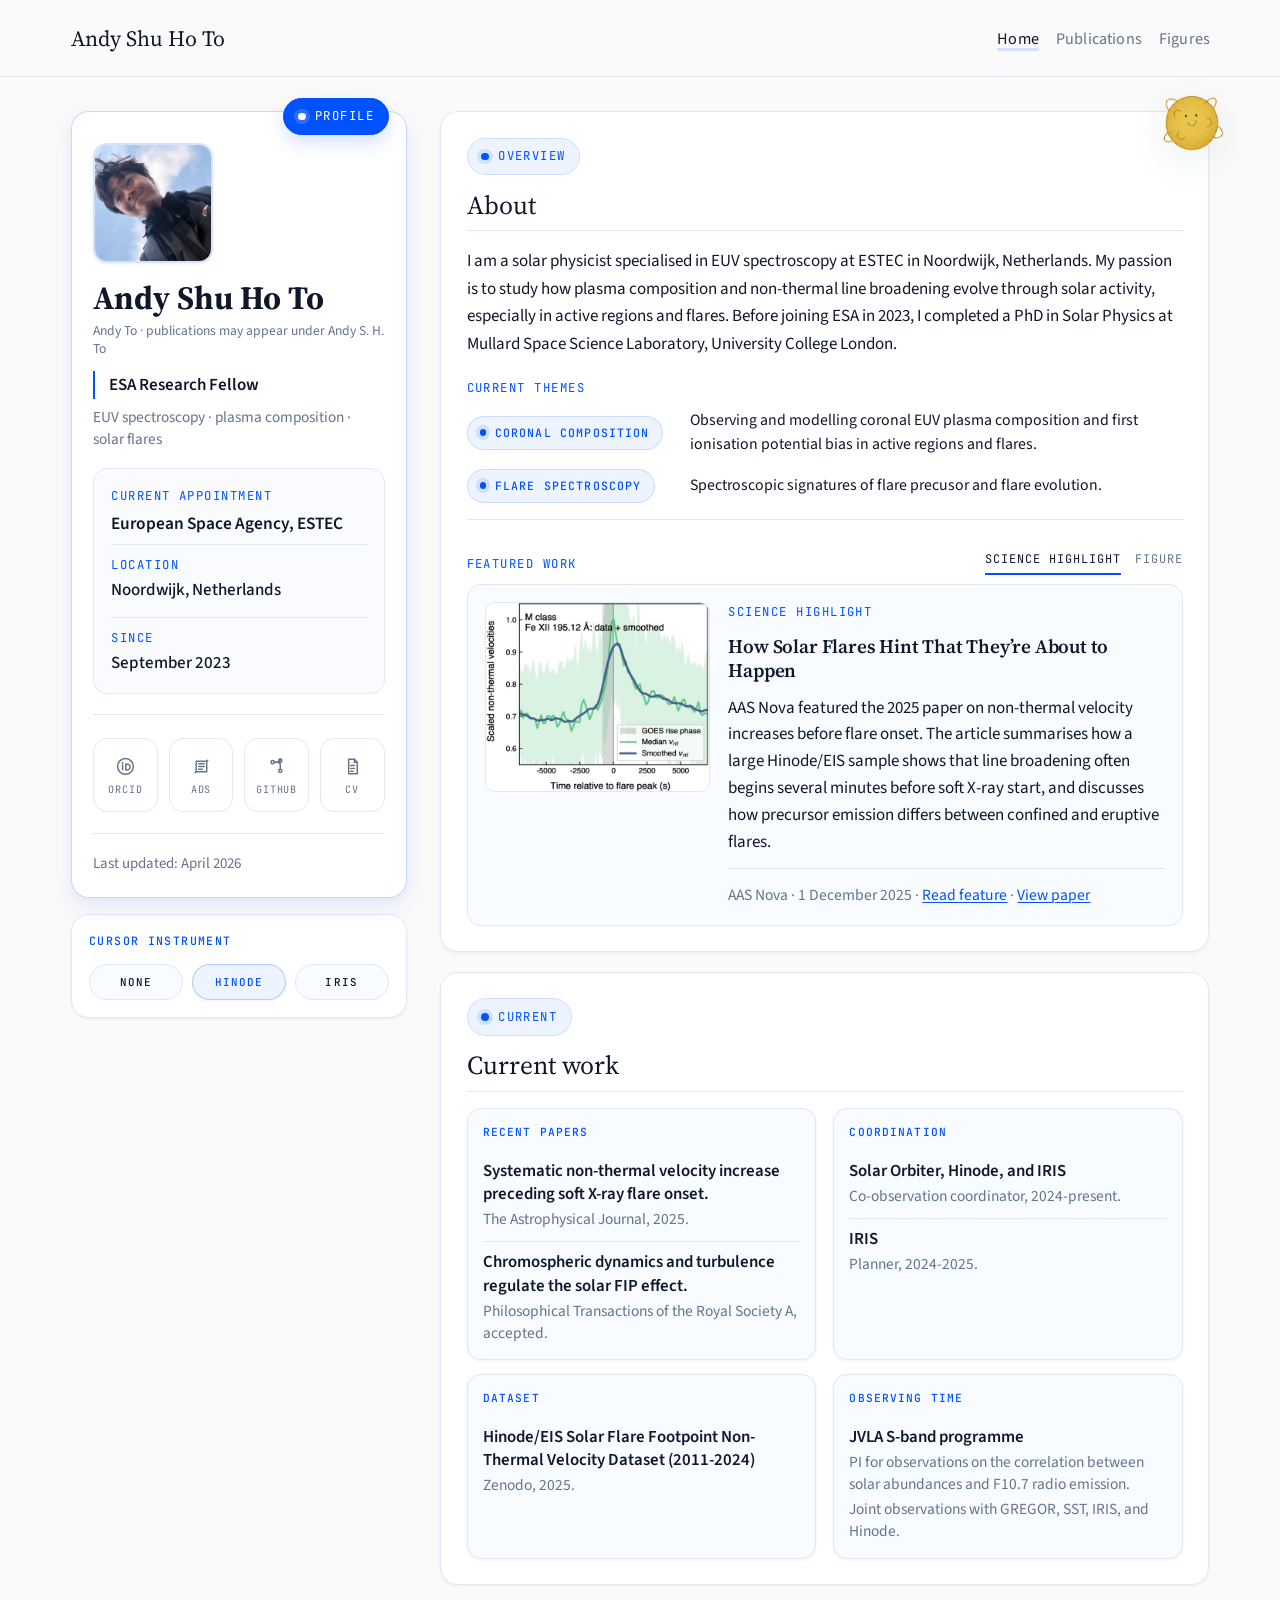
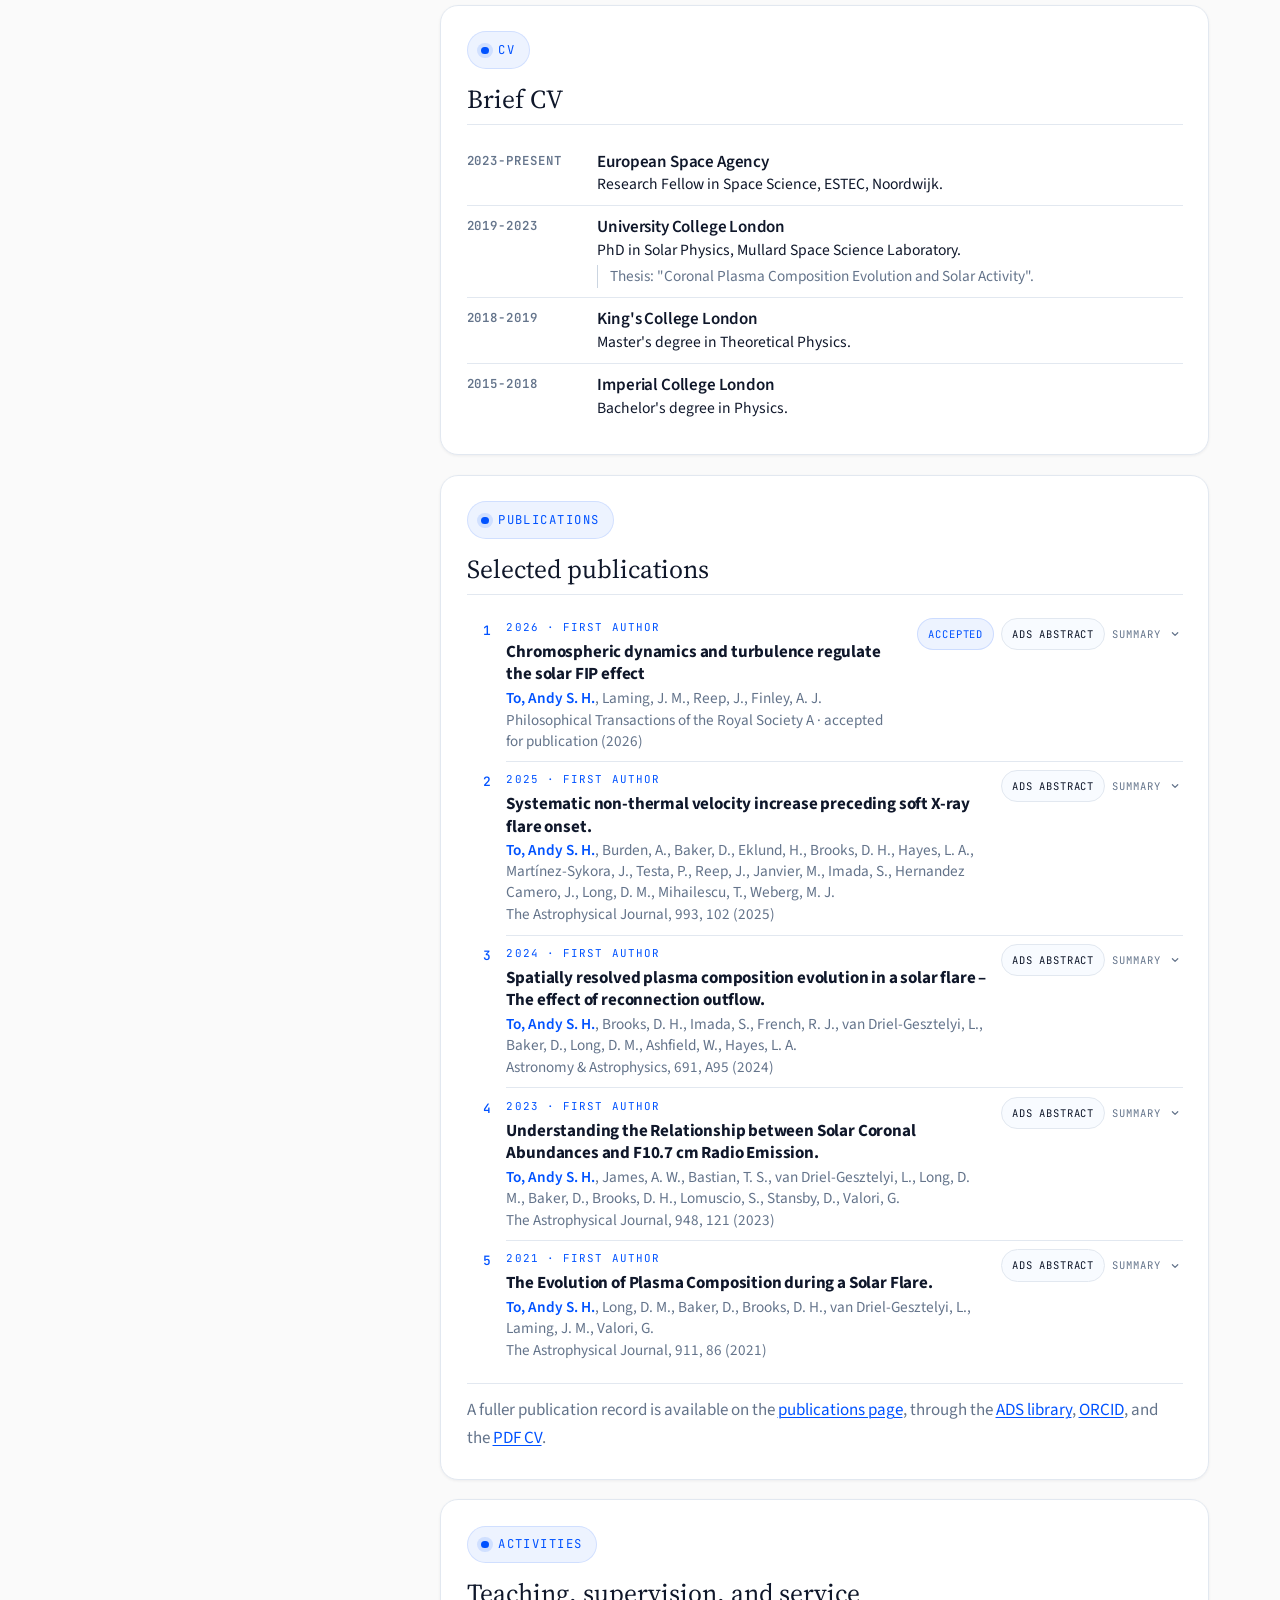
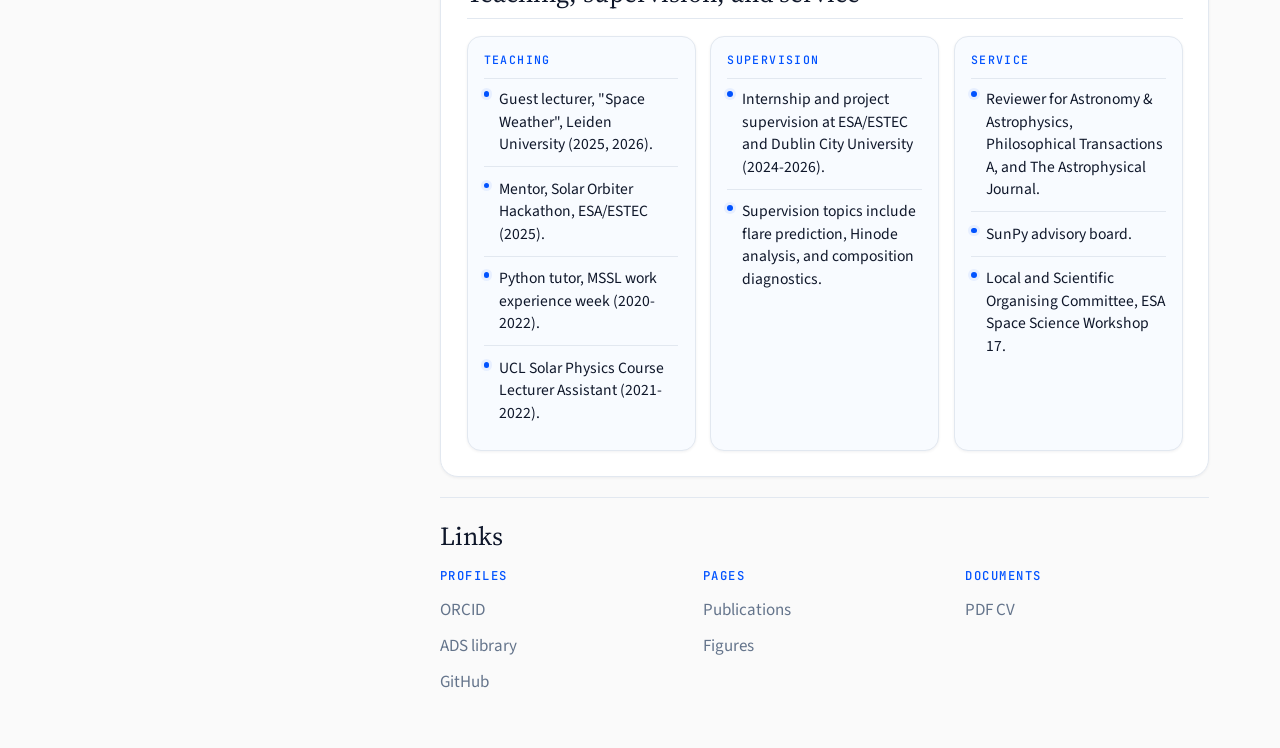
==== commit 2488e894: "Improve SEO signals and add automated site refresh" ====
--- a/index.html
+++ b/index.html
@@ -1,86 +1,64 @@
 <!DOCTYPE html>
 <html lang="en">
-  <head>
-    <meta charset="UTF-8" />
-    <meta name="viewport" content="width=device-width, initial-scale=1.0" />
-    <title>Andy Shu Ho To | Solar Physics Researcher at ESA ESTEC</title>
-    <meta
-      name="description"
-      content="Academic homepage of Andy Shu Ho To, ESA Research Fellow at ESTEC in Noordwijk working on solar physics, EUV spectroscopy, coronal plasma composition, solar flares, publications, and figures."
-    />
-    <meta name="author" content="Andy Shu Ho To" />
-    <meta name="robots" content="index, follow" />
-    <meta name="theme-color" content="#fafafa" />
-    <link
-      rel="icon"
-      type="image/png"
-      href="./images/decorations/about-sun.png"
-    />
-    <link rel="apple-touch-icon" href="./images/decorations/about-sun.png" />
-    <link rel="canonical" href="https://andyto1234.github.io/andyto.uk/" />
-    <meta
-      property="og:title"
-      content="Andy Shu Ho To | Solar Physics Researcher at ESA ESTEC"
-    />
-    <meta
-      property="og:description"
-      content="Solar physics, EUV spectroscopy, plasma composition, flare research, publications, figures, and academic activity."
-    />
-    <meta property="og:type" content="profile" />
-    <meta property="og:url" content="https://andyto1234.github.io/andyto.uk/" />
-    <meta property="og:site_name" content="Andy Shu Ho To" />
-    <meta
-      property="og:image"
-      content="https://andyto1234.github.io/andyto.uk/images/profile-2026.jpg"
-    />
-    <meta
-      property="og:image:alt"
-      content="Portrait of Andy Shu Ho To, solar physicist and ESA Research Fellow."
-    />
-    <meta name="twitter:card" content="summary_large_image" />
-    <meta
-      name="twitter:title"
-      content="Andy Shu Ho To | Solar Physics Researcher at ESA ESTEC"
-    />
-    <meta
-      name="twitter:description"
-      content="Solar physics, EUV spectroscopy, plasma composition, flare research, publications, figures, and academic activity."
-    />
-    <meta
-      name="twitter:image"
-      content="https://andyto1234.github.io/andyto.uk/images/profile-2026.jpg"
-    />
-    <meta
-      name="twitter:image:alt"
-      content="Portrait of Andy Shu Ho To, solar physicist and ESA Research Fellow."
-    />
-    <link rel="preconnect" href="https://fonts.googleapis.com" />
-    <link rel="preconnect" href="https://fonts.gstatic.com" crossorigin />
-    <link
-      href="https://fonts.googleapis.com/css2?family=JetBrains+Mono:wght@500&family=Source+Sans+3:wght@400;600;700&family=Source+Serif+4:wght@400;600&display=swap"
-      rel="stylesheet"
-    />
-    <link rel="stylesheet" href="./style.css" />
-    <script type="application/ld+json">
+<head>
+<meta charset="utf-8"/>
+<meta content="width=device-width, initial-scale=1.0" name="viewport"/>
+<title>Andy Shu Ho To (Andy To) | Solar Physicist at ESTEC</title>
+<meta content="Academic homepage of Andy Shu Ho To, also listed as Andy To, a solar physicist at ESTEC in Noordwijk working on EUV spectroscopy, coronal plasma composition, solar flares, publications, and figures." name="description"/>
+<meta content="Andy Shu Ho To" name="author"/>
+<meta content="index, follow, max-image-preview:large" name="robots"/>
+<meta content="index, follow, max-image-preview:large" name="googlebot"/>
+<meta content="Andy Shu Ho To, Andy To, solar physics, solar physicist, EUV spectroscopy, ESTEC, ESA, solar flares, coronal plasma composition" name="keywords"/>
+<meta content="#fafafa" name="theme-color"/>
+<link href="./images/decorations/favicon-sun.png" rel="icon" type="image/png"/>
+<link href="./images/decorations/favicon-sun.png" rel="apple-touch-icon"/>
+<link href="https://andyto1234.github.io/" rel="canonical"/>
+<meta content="Andy Shu Ho To (Andy To) | Solar Physicist at ESTEC" property="og:title"/>
+<meta content="Solar physics, EUV spectroscopy, plasma composition, flare research, publications, figures, and academic activity by Andy Shu Ho To." property="og:description"/>
+<meta content="profile" property="og:type"/>
+<meta content="https://andyto1234.github.io/" property="og:url"/>
+<meta content="Andy Shu Ho To" property="og:site_name"/>
+<meta content="https://andyto1234.github.io/images/profile-2026.jpg" property="og:image"/>
+<meta content="Portrait of Andy Shu Ho To, solar physicist and ESA Research Fellow." property="og:image:alt"/>
+<meta content="summary_large_image" name="twitter:card"/>
+<meta content="Andy Shu Ho To (Andy To) | Solar Physicist at ESTEC" name="twitter:title"/>
+<meta content="Solar physics, EUV spectroscopy, plasma composition, flare research, publications, figures, and academic activity by Andy Shu Ho To." name="twitter:description"/>
+<meta content="https://andyto1234.github.io/images/profile-2026.jpg" name="twitter:image"/>
+<meta content="Portrait of Andy Shu Ho To, solar physicist and ESA Research Fellow." name="twitter:image:alt"/>
+<link href="https://fonts.googleapis.com" rel="preconnect"/>
+<link crossorigin="" href="https://fonts.gstatic.com" rel="preconnect"/>
+<link href="https://fonts.googleapis.com/css2?family=JetBrains+Mono:wght@500&amp;family=Source+Sans+3:wght@400;600;700&amp;family=Source+Serif+4:wght@400;600&amp;display=swap" rel="stylesheet"/>
+<link href="./style.css" rel="stylesheet"/>
+<script type="application/ld+json">
       {
         "@context": "https://schema.org",
         "@graph": [
           {
             "@type": "WebSite",
-            "@id": "https://andyto1234.github.io/andyto.uk/#website",
-            "url": "https://andyto1234.github.io/andyto.uk/",
+            "@id": "https://andyto1234.github.io/#website",
+            "url": "https://andyto1234.github.io/",
             "name": "Andy Shu Ho To",
+            "alternateName": "Andy To",
             "description": "Academic homepage of Andy Shu Ho To with solar-physics research, publications, figures, and academic activity."
           },
           {
             "@type": "Person",
-            "@id": "https://andyto1234.github.io/andyto.uk/#person",
+            "@id": "https://andyto1234.github.io/#person",
             "name": "Andy Shu Ho To",
-            "url": "https://andyto1234.github.io/andyto.uk/",
-            "image": "https://andyto1234.github.io/andyto.uk/images/profile-2026.jpg",
+            "alternateName": [
+              "Andy To",
+              "Andy S. H. To",
+              "Andy SH To"
+            ],
+            "givenName": "Andy",
+            "additionalName": "Shu Ho",
+            "familyName": "To",
+            "url": "https://andyto1234.github.io/",
+            "image": "https://andyto1234.github.io/images/profile-2026.jpg",
             "description": "Solar physicist working on EUV spectroscopy, plasma composition, and solar flares at ESTEC in Noordwijk.",
             "jobTitle": "ESA Research Fellow",
-            "mainEntityOfPage": "https://andyto1234.github.io/andyto.uk/",
+            "mainEntityOfPage": "https://andyto1234.github.io/",
+            "identifier": "https://orcid.org/0000-0003-0774-9084",
             "worksFor": {
               "@type": "Organization",
               "name": "European Space Agency"
@@ -118,207 +96,143 @@
           },
           {
             "@type": "BreadcrumbList",
-            "@id": "https://andyto1234.github.io/andyto.uk/#breadcrumb",
+            "@id": "https://andyto1234.github.io/#breadcrumb",
             "itemListElement": [
               {
                 "@type": "ListItem",
                 "position": 1,
                 "name": "Home",
-                "item": "https://andyto1234.github.io/andyto.uk/"
+                "item": "https://andyto1234.github.io/"
               }
             ]
           }
         ]
       }
     </script>
-  </head>
-  <body>
-    <a class="skip-link" href="#main-content">Skip to content</a>
-
-    <header class="site-header">
-      <div class="container site-header__inner">
-        <a class="site-title" href="./">Andy Shu Ho To</a>
-        <nav class="site-nav" aria-label="Primary">
-          <a href="./" aria-current="page">Home</a>
-          <a href="./publications.html">Publications</a>
-          <a href="./figures.html">Figures</a>
-        </nav>
-      </div>
-    </header>
-
-    <main id="main-content" class="container page-layout">
-      <div class="rail-column">
-        <aside class="profile-card">
-          <p class="section-tag section-tag--inverted profile-card__tag">
-            <span class="section-tag__dot" aria-hidden="true"></span>
-            <span>Profile</span>
-          </p>
-          <img
-            class="profile-card__avatar"
-            src="./images/profile-2026.jpg"
-            alt="Portrait of Andy Shu Ho To"
-            width="120"
-            height="120"
-          />
-          <h1 class="profile-card__name">Andy Shu Ho To</h1>
-          <p class="profile-card__role">ESA Research Fellow</p>
-          <p class="profile-card__descriptor">
+</head>
+<body>
+<a class="skip-link" href="#main-content">Skip to content</a>
+<header class="site-header">
+<div class="container site-header__inner">
+<a class="site-title" href="./">Andy Shu Ho To</a>
+<nav aria-label="Primary" class="site-nav">
+<a aria-current="page" href="./">Home</a>
+<a href="./publications.html">Publications</a>
+<a href="./figures.html">Figures</a>
+</nav>
+</div>
+</header>
+<main class="container page-layout" id="main-content">
+<div class="rail-column">
+<aside class="profile-card">
+<p class="section-tag section-tag--inverted profile-card__tag">
+<span aria-hidden="true" class="section-tag__dot"></span>
+<span>Profile</span>
+</p>
+<img alt="Portrait of Andy Shu Ho To" class="profile-card__avatar" height="120" src="./images/profile-2026.jpg" width="120"/>
+<h1 class="profile-card__name">Andy Shu Ho To</h1>
+<p class="profile-card__alias">Andy To · publications may appear under Andy S. H. To</p>
+<p class="profile-card__role">ESA Research Fellow</p>
+<p class="profile-card__descriptor">
             EUV spectroscopy · plasma composition · solar flares
           </p>
-          <div class="profile-card__appointment">
-            <p class="appointment-card__label">Current appointment</p>
-            <h3 class="appointment-card__title">European Space Agency, ESTEC</h3>
-            <ul class="appointment-card__meta">
-              <li>
-                <span class="appointment-card__meta-label">Location</span>
-                <span>Noordwijk, Netherlands</span>
-              </li>
-              <li>
-                <span class="appointment-card__meta-label">Since</span>
-                <span>September 2023</span>
-              </li>
-            </ul>
-          </div>
-
-          <ul class="profile-card__links" aria-label="Profile links">
-            <li>
-              <a
-                class="profile-card__icon-link"
-                href="https://orcid.org/0000-0003-0774-9084"
-                target="_blank"
-                rel="noreferrer noopener"
-                aria-label="ORCID"
-                title="ORCID"
-                >
-                <svg viewBox="0 0 24 24" aria-hidden="true">
-                  <circle cx="12" cy="12" r="8.25"></circle>
-                  <circle cx="9" cy="8.4" r="0.95" fill="currentColor" stroke="none"></circle>
-                  <path d="M9 10.5v5"></path>
-                  <path d="M12.4 15.5v-5.9"></path>
-                  <path d="M12.4 9.6h1.6a2.95 2.95 0 1 1 0 5.9h-1.6"></path>
-                </svg>
-                <span class="profile-card__icon-label">ORCID</span>
-                <span class="sr-only">ORCID</span></a
-              >
-            </li>
-            <li>
-              <a
-                class="profile-card__icon-link"
-                href="https://ui.adsabs.harvard.edu/user/libraries/9ZO21vKyRQqj28TcnHH9GQ"
-                target="_blank"
-                rel="noreferrer noopener"
-                aria-label="ADS library"
-                title="ADS library"
-                >
-                <svg viewBox="0 0 24 24" aria-hidden="true">
-                  <path d="M6.5 6.5h11v11h-11z"></path>
-                  <path d="M9.1 9.2h5.8"></path>
-                  <path d="M9.1 12h5.8"></path>
-                  <path d="M9.1 14.8h3.9"></path>
-                  <path d="M18.6 5.4l-1.1 1.1"></path>
-                  <path d="M5.4 18.6l1.1-1.1"></path>
-                </svg>
-                <span class="profile-card__icon-label">ADS</span>
-                <span class="sr-only">ADS library</span></a
-              >
-            </li>
-            <li>
-              <a
-                class="profile-card__icon-link"
-                href="https://github.com/andyto1234"
-                target="_blank"
-                rel="noreferrer noopener"
-                aria-label="GitHub"
-                title="GitHub"
-                >
-                <svg viewBox="0 0 24 24" aria-hidden="true">
-                  <circle cx="8" cy="7.5" r="1.7"></circle>
-                  <circle cx="16" cy="6" r="1.7"></circle>
-                  <circle cx="16" cy="16.5" r="1.7"></circle>
-                  <path d="M9.7 7.5h3.3a3 3 0 0 0 3-3"></path>
-                  <path d="M9.7 7.5h3.3a3 3 0 0 1 3 3v4.3"></path>
-                </svg>
-                <span class="profile-card__icon-label">GitHub</span>
-                <span class="sr-only">GitHub</span></a
-              >
-            </li>
-            <li>
-              <a
-                class="profile-card__icon-link"
-                href="./documents/andy-shu-ho-to-cv.pdf"
-                download
-                aria-label="PDF CV"
-                title="PDF CV"
-              >
-                <svg viewBox="0 0 24 24" aria-hidden="true">
-                  <path d="M8 4.5h6l3 3v12H8z"></path>
-                  <path d="M14 4.5v3h3"></path>
-                  <path d="M10 11h4"></path>
-                  <path d="M10 14h4"></path>
-                  <path d="M10 17h2.7"></path>
-                </svg>
-                <span class="profile-card__icon-label">CV</span>
-                <span class="sr-only">PDF CV</span>
-              </a>
-            </li>
-          </ul>
-
-          <p class="profile-card__updated">Last updated: April 2026</p>
-        </aside>
-        <section class="rail-card instrument-card" aria-label="Cursor instrument">
-          <p class="instrument-card__label">Cursor instrument</p>
-          <div
-            class="instrument-switcher"
-            role="group"
-            aria-label="Cursor instrument selector"
-          >
-            <button
-              class="instrument-switcher__button"
-              type="button"
-              data-cursor-instrument="none"
-              aria-pressed="false"
-            >
+<div class="profile-card__appointment">
+<p class="appointment-card__label">Current appointment</p>
+<h3 class="appointment-card__title">European Space Agency, ESTEC</h3>
+<ul class="appointment-card__meta">
+<li>
+<span class="appointment-card__meta-label">Location</span>
+<span>Noordwijk, Netherlands</span>
+</li>
+<li>
+<span class="appointment-card__meta-label">Since</span>
+<span>September 2023</span>
+</li>
+</ul>
+</div>
+<ul aria-label="Profile links" class="profile-card__links">
+<li>
+<a aria-label="ORCID" class="profile-card__icon-link" href="https://orcid.org/0000-0003-0774-9084" rel="noreferrer noopener" target="_blank" title="ORCID">
+<svg aria-hidden="true" viewbox="0 0 24 24">
+<circle cx="12" cy="12" r="8.25"></circle>
+<circle cx="9" cy="8.4" fill="currentColor" r="0.95" stroke="none"></circle>
+<path d="M9 10.5v5"></path>
+<path d="M12.4 15.5v-5.9"></path>
+<path d="M12.4 9.6h1.6a2.95 2.95 0 1 1 0 5.9h-1.6"></path>
+</svg>
+<span class="profile-card__icon-label">ORCID</span>
+<span class="sr-only">ORCID</span></a>
+</li>
+<li>
+<a aria-label="ADS library" class="profile-card__icon-link" href="https://ui.adsabs.harvard.edu/user/libraries/9ZO21vKyRQqj28TcnHH9GQ" rel="noreferrer noopener" target="_blank" title="ADS library">
+<svg aria-hidden="true" viewbox="0 0 24 24">
+<path d="M6.5 6.5h11v11h-11z"></path>
+<path d="M9.1 9.2h5.8"></path>
+<path d="M9.1 12h5.8"></path>
+<path d="M9.1 14.8h3.9"></path>
+<path d="M18.6 5.4l-1.1 1.1"></path>
+<path d="M5.4 18.6l1.1-1.1"></path>
+</svg>
+<span class="profile-card__icon-label">ADS</span>
+<span class="sr-only">ADS library</span></a>
+</li>
+<li>
+<a aria-label="GitHub" class="profile-card__icon-link" href="https://github.com/andyto1234" rel="noreferrer noopener" target="_blank" title="GitHub">
+<svg aria-hidden="true" viewbox="0 0 24 24">
+<circle cx="8" cy="7.5" r="1.7"></circle>
+<circle cx="16" cy="6" r="1.7"></circle>
+<circle cx="16" cy="16.5" r="1.7"></circle>
+<path d="M9.7 7.5h3.3a3 3 0 0 0 3-3"></path>
+<path d="M9.7 7.5h3.3a3 3 0 0 1 3 3v4.3"></path>
+</svg>
+<span class="profile-card__icon-label">GitHub</span>
+<span class="sr-only">GitHub</span></a>
+</li>
+<li>
+<a aria-label="PDF CV" class="profile-card__icon-link" download="" href="./documents/andy-shu-ho-to-cv.pdf" title="PDF CV">
+<svg aria-hidden="true" viewbox="0 0 24 24">
+<path d="M8 4.5h6l3 3v12H8z"></path>
+<path d="M14 4.5v3h3"></path>
+<path d="M10 11h4"></path>
+<path d="M10 14h4"></path>
+<path d="M10 17h2.7"></path>
+</svg>
+<span class="profile-card__icon-label">CV</span>
+<span class="sr-only">PDF CV</span>
+</a>
+</li>
+</ul>
+<p class="profile-card__updated">Last updated: April 2026</p>
+</aside>
+<section aria-label="Cursor instrument" class="rail-card instrument-card">
+<p class="instrument-card__label">Cursor instrument</p>
+<div aria-label="Cursor instrument selector" class="instrument-switcher" role="group">
+<button aria-pressed="false" class="instrument-switcher__button" data-cursor-instrument="none" type="button">
               None
             </button>
-            <button
-              class="instrument-switcher__button"
-              type="button"
-              data-cursor-instrument="hinode"
-              aria-pressed="true"
-            >
+<button aria-pressed="true" class="instrument-switcher__button" data-cursor-instrument="hinode" type="button">
               Hinode
             </button>
-            <button
-              class="instrument-switcher__button"
-              type="button"
-              data-cursor-instrument="iris"
-              aria-pressed="false"
-            >
+<button aria-pressed="false" class="instrument-switcher__button" data-cursor-instrument="iris" type="button">
               IRIS
             </button>
-          </div>
-        </section>
-      </div>
-
-      <div class="content-column">
-        <section class="content-section intro-section" id="about">
-          <p class="section-tag">
-            <span class="section-tag__dot" aria-hidden="true"></span>
-            <span>Overview</span>
-          </p>
-          <div class="about-header">
-            <h2>About</h2>
-            <figure class="about-header__sun" aria-hidden="true">
-              <img
-                src="./images/decorations/about-sun.png"
-                alt=""
-                width="320"
-                height="295"
-              />
-            </figure>
-          </div>
-          <div class="about-copy about-copy--wide">
-            <p class="about-summary">
+</div>
+</section>
+</div>
+<div class="content-column">
+<section class="content-section intro-section" id="about">
+<p class="section-tag">
+<span aria-hidden="true" class="section-tag__dot"></span>
+<span>Overview</span>
+</p>
+<div class="about-header">
+<h2>About</h2>
+<figure aria-hidden="true" class="about-header__sun">
+<img alt="" height="295" src="./images/decorations/about-sun.png" width="320"/>
+</figure>
+</div>
+<div class="about-copy about-copy--wide">
+<p class="about-summary">
               I am a solar physicist specialised in EUV spectroscopy at ESTEC
               in Noordwijk, Netherlands. My passion is to study how plasma
               composition and non-thermal line broadening evolve through solar
@@ -326,77 +240,54 @@
               ESA in 2023, I completed a PhD in Solar Physics at Mullard Space
               Science Laboratory, University College London.
             </p>
-            <div class="about-focus" id="science-interests">
-              <p class="about-focus__label">Current themes</p>
-              <div class="theme-detail-list" aria-label="Current themes">
-                <article class="theme-detail">
-                  <p class="theme-detail__badge">
-                    <span class="theme-detail__dot" aria-hidden="true"></span>
-                    <span>Coronal composition</span>
-                  </p>
-                  <p class="theme-detail__body">
+<div class="about-focus" id="science-interests">
+<p class="about-focus__label">Current themes</p>
+<div aria-label="Current themes" class="theme-detail-list">
+<article class="theme-detail">
+<p class="theme-detail__badge">
+<span aria-hidden="true" class="theme-detail__dot"></span>
+<span>Coronal composition</span>
+</p>
+<p class="theme-detail__body">
                     Observing and modelling coronal EUV plasma composition and first ionisation
                     potential bias in active regions and flares.
                   </p>
-                </article>
-                <article class="theme-detail">
-                  <p class="theme-detail__badge">
-                    <span class="theme-detail__dot" aria-hidden="true"></span>
-                    <span>Flare spectroscopy</span>
-                  </p>
-                  <p class="theme-detail__body">
+</article>
+<article class="theme-detail">
+<p class="theme-detail__badge">
+<span aria-hidden="true" class="theme-detail__dot"></span>
+<span>Flare spectroscopy</span>
+</p>
+<p class="theme-detail__body">
                     Spectroscopic signatures of flare precusor and flare
                     evolution.
                   </p>
-                </article>
-              </div>
-            </div>
-            <div class="about-support">
-              <div class="research-highlight" data-highlight-switcher>
-                <div class="research-highlight__header">
-                  <p class="research-highlight__label">Featured work</p>
-                  <div class="research-highlight__tabs" aria-label="Research highlight views">
-                    <button
-                      class="research-highlight__tab is-active"
-                      type="button"
-                      aria-pressed="true"
-                      data-highlight-target="aas"
-                    >
+</article>
+</div>
+</div>
+<div class="about-support">
+<div class="research-highlight" data-highlight-switcher="">
+<div class="research-highlight__header">
+<p class="research-highlight__label">Featured work</p>
+<div aria-label="Research highlight views" class="research-highlight__tabs">
+<button aria-pressed="true" class="research-highlight__tab is-active" data-highlight-target="aas" type="button">
                       Science highlight
                     </button>
-                    <button
-                      class="research-highlight__tab"
-                      type="button"
-                      aria-pressed="false"
-                      data-highlight-target="figure"
-                    >
+<button aria-pressed="false" class="research-highlight__tab" data-highlight-target="figure" type="button">
                       Figure
                     </button>
-                  </div>
-                </div>
-                <div class="research-highlight__stage" data-highlight-stage>
-                  <div
-                    class="research-highlight__panel is-active"
-                    data-highlight-panel="aas"
-                  >
-                    <div class="research-highlight__feature">
-                      <a
-                        class="research-highlight__media"
-                        href="https://aasnova.org/2025/12/01/how-solar-flares-hint-that-theyre-about-to-happen/"
-                        target="_blank"
-                        rel="noreferrer noopener"
-                      >
-                        <img
-                          src="./images/highlights/aas-2025-onset.jpg"
-                          alt="Line plot showing a rise in scaled non-thermal velocity before an M-class flare peak."
-                          width="578"
-                          height="488"
-                        />
-                      </a>
-                      <div class="research-highlight__body">
-                        <p class="research-highlight__eyebrow">Science highlight</p>
-                        <h3>How Solar Flares Hint That They’re About to Happen</h3>
-                        <p>
+</div>
+</div>
+<div class="research-highlight__stage" data-highlight-stage="">
+<div class="research-highlight__panel is-active" data-highlight-panel="aas">
+<div class="research-highlight__feature">
+<a class="research-highlight__media" href="https://aasnova.org/2025/12/01/how-solar-flares-hint-that-theyre-about-to-happen/" rel="noreferrer noopener" target="_blank">
+<img alt="Line plot showing a rise in scaled non-thermal velocity before an M-class flare peak." height="488" src="./images/highlights/aas-2025-onset.jpg" width="578"/>
+</a>
+<div class="research-highlight__body">
+<p class="research-highlight__eyebrow">Science highlight</p>
+<h3>How Solar Flares Hint That They’re About to Happen</h3>
+<p>
                           AAS Nova featured the 2025 paper on non-thermal velocity
                           increases before flare onset. The article summarises how a
                           large Hinode/EIS sample shows that line broadening often
@@ -404,603 +295,358 @@
                           discusses how precursor emission differs between confined
                           and eruptive flares.
                         </p>
-                        <p class="research-highlight__meta">
+<p class="research-highlight__meta">
                           AAS Nova · 1 December 2025 ·
-                          <a
-                            href="https://aasnova.org/2025/12/01/how-solar-flares-hint-that-theyre-about-to-happen/"
-                            target="_blank"
-                            rel="noreferrer noopener"
-                            >Read feature</a
-                          >
+                          <a href="https://aasnova.org/2025/12/01/how-solar-flares-hint-that-theyre-about-to-happen/" rel="noreferrer noopener" target="_blank">Read feature</a>
                           ·
-                          <a
-                            href="https://ui.adsabs.harvard.edu/abs/2025ApJ...993..102T/abstract"
-                            target="_blank"
-                            rel="noreferrer noopener"
-                            >View paper</a
-                          >
-                        </p>
-                      </div>
-                    </div>
-                  </div>
-
-                  <div
-                    class="research-highlight__panel"
-                    data-highlight-panel="figure"
-                    hidden
-                  >
-                    <div class="research-highlight__feature research-highlight__feature--wide-media">
-                      <a
-                        class="research-highlight__media"
-                        href="./figures.html#paper-2024"
-                      >
-                        <img
-                          src="./images/figures/to-2024-downflow-illustration.png"
-                          alt="Illustration of flare-loop downflows, chromospheric evaporation, and high- and low-FIP-bias plasma in reconnected loops."
-                          width="1800"
-                          height="643"
-                        />
-                      </a>
-                      <div class="research-highlight__body">
-                        <p class="research-highlight__eyebrow">Paper figure</p>
-                        <h3>Illustrating reconnection downflows and flare-loop composition</h3>
-                        <p>
+                          <a href="https://ui.adsabs.harvard.edu/abs/2025ApJ...993..102T/abstract" rel="noreferrer noopener" target="_blank">View paper</a>
+</p>
+</div>
+</div>
+</div>
+<div class="research-highlight__panel" data-highlight-panel="figure" hidden="">
+<div class="research-highlight__feature research-highlight__feature--wide-media">
+<a class="research-highlight__media" href="./figures.html#paper-2024">
+<img alt="Illustration of flare-loop downflows, chromospheric evaporation, and high- and low-FIP-bias plasma in reconnected loops." height="643" src="./images/figures/to-2024-downflow-illustration.png" width="1800"/>
+</a>
+<div class="research-highlight__body">
+<p class="research-highlight__eyebrow">Paper figure</p>
+<h3>Illustrating reconnection downflows and flare-loop composition</h3>
+<p>
                           This illustration from To et al. (2024) summarizes the
                           interpretation proposed for the 2017 September 10 flare:
                           low-FIP-bias chromospheric evaporation fills the lower
                           flare loops, while high-FIP-bias plasma from reconnection
                           downflows remains concentrated near the loop top.
                         </p>
-                        <p class="research-highlight__meta">
+<p class="research-highlight__meta">
                           Astronomy &amp; Astrophysics, 2024 ·
                           <a href="./figures.html#paper-2024">View figure notes</a>
-                        </p>
-                      </div>
-                    </div>
-                  </div>
-                </div>
-              </div>
-            </div>
-          </div>
-        </section>
-
-        <section class="content-section" id="current-work">
-          <p class="section-tag">
-            <span class="section-tag__dot" aria-hidden="true"></span>
-            <span>Current</span>
-          </p>
-          <h2>Current work</h2>
-          <dl class="fact-grid">
-            <div class="fact-grid__item">
-              <dt>Recent papers</dt>
-              <dd class="fact-grid__detail">
-                <div class="fact-grid__entry">
-                  <p class="fact-grid__headline">
+</p>
+</div>
+</div>
+</div>
+</div>
+</div>
+</div>
+</div>
+</section>
+<section class="content-section" id="current-work">
+<p class="section-tag">
+<span aria-hidden="true" class="section-tag__dot"></span>
+<span>Current</span>
+</p>
+<h2>Current work</h2>
+<dl class="fact-grid">
+<div class="fact-grid__item">
+<dt>Recent papers</dt>
+<dd class="fact-grid__detail">
+<div class="fact-grid__entry">
+<p class="fact-grid__headline">
                     Systematic non-thermal velocity increase preceding soft
                     X-ray flare onset.
                   </p>
-                  <p>The Astrophysical Journal, 2025.</p>
-                </div>
-                <div class="fact-grid__entry">
-                  <p class="fact-grid__headline">
+<p>The Astrophysical Journal, 2025.</p>
+</div>
+<div class="fact-grid__entry">
+<p class="fact-grid__headline">
                     Chromospheric dynamics and turbulence regulate the solar FIP
                     effect.
                   </p>
-                  <p>
+<p>
                     Philosophical Transactions of the Royal Society A,
                     accepted.
                   </p>
-                </div>
-              </dd>
-            </div>
-            <div class="fact-grid__item">
-              <dt>Coordination</dt>
-              <dd class="fact-grid__detail">
-                <div class="fact-grid__entry">
-                  <p class="fact-grid__headline">
+</div>
+</dd>
+</div>
+<div class="fact-grid__item">
+<dt>Coordination</dt>
+<dd class="fact-grid__detail">
+<div class="fact-grid__entry">
+<p class="fact-grid__headline">
                     Solar Orbiter, Hinode, and IRIS
                   </p>
-                  <p>Co-observation coordinator, 2024-present.</p>
-                </div>
-                <div class="fact-grid__entry">
-                  <p class="fact-grid__headline">IRIS</p>
-                  <p>Planner, 2024-2025.</p>
-                </div>
-              </dd>
-            </div>
-            <div class="fact-grid__item">
-              <dt>Dataset</dt>
-              <dd class="fact-grid__detail">
-                <div class="fact-grid__entry">
-                  <p class="fact-grid__headline">
-                    <a
-                      href="https://doi.org/10.5281/zenodo.15613861"
-                      target="_blank"
-                      rel="noreferrer noopener"
-                      >Hinode/EIS Solar Flare Footpoint Non-Thermal Velocity
-                      Dataset (2011-2024)</a
-                    >
-                  </p>
-                  <p>Zenodo, 2025.</p>
-                </div>
-              </dd>
-            </div>
-            <div class="fact-grid__item">
-              <dt>Observing time</dt>
-              <dd class="fact-grid__detail">
-                <div class="fact-grid__entry">
-                  <p class="fact-grid__headline">JVLA S-band programme</p>
-                  <p>
+<p>Co-observation coordinator, 2024-present.</p>
+</div>
+<div class="fact-grid__entry">
+<p class="fact-grid__headline">IRIS</p>
+<p>Planner, 2024-2025.</p>
+</div>
+</dd>
+</div>
+<div class="fact-grid__item">
+<dt>Dataset</dt>
+<dd class="fact-grid__detail">
+<div class="fact-grid__entry">
+<p class="fact-grid__headline">
+<a href="https://doi.org/10.5281/zenodo.15613861" rel="noreferrer noopener" target="_blank">Hinode/EIS Solar Flare Footpoint Non-Thermal Velocity
+                      Dataset (2011-2024)</a>
+</p>
+<p>Zenodo, 2025.</p>
+</div>
+</dd>
+</div>
+<div class="fact-grid__item">
+<dt>Observing time</dt>
+<dd class="fact-grid__detail">
+<div class="fact-grid__entry">
+<p class="fact-grid__headline">JVLA S-band programme</p>
+<p>
                     PI for observations on the correlation between solar
                     abundances and F10.7 radio emission.
                   </p>
-                  <p class="fact-grid__support">
+<p class="fact-grid__support">
                     Joint observations with GREGOR, SST, IRIS, and Hinode.
                   </p>
-                </div>
-              </dd>
-            </div>
-          </dl>
-        </section>
-
-        <section class="content-section" id="brief-cv">
-          <p class="section-tag">
-            <span class="section-tag__dot" aria-hidden="true"></span>
-            <span>CV</span>
-          </p>
-          <h2>Brief CV</h2>
-          <div class="timeline">
-            <div class="timeline__row">
-              <p class="timeline__dates">2023-present</p>
-              <div>
-                <p class="timeline__title">European Space Agency</p>
-                <p class="timeline__detail">
+</div>
+</dd>
+</div>
+</dl>
+</section>
+<section class="content-section" id="brief-cv">
+<p class="section-tag">
+<span aria-hidden="true" class="section-tag__dot"></span>
+<span>CV</span>
+</p>
+<h2>Brief CV</h2>
+<div class="timeline">
+<div class="timeline__row">
+<p class="timeline__dates">2023-present</p>
+<div>
+<p class="timeline__title">European Space Agency</p>
+<p class="timeline__detail">
                   Research Fellow in Space Science, ESTEC, Noordwijk.
                 </p>
-              </div>
-            </div>
-            <div class="timeline__row">
-              <p class="timeline__dates">2019-2023</p>
-              <div>
-                <p class="timeline__title">University College London</p>
-                <p class="timeline__detail">
+</div>
+</div>
+<div class="timeline__row">
+<p class="timeline__dates">2019-2023</p>
+<div>
+<p class="timeline__title">University College London</p>
+<p class="timeline__detail">
                   PhD in Solar Physics, Mullard Space Science Laboratory.
                 </p>
-                <p class="timeline__subdetail">
+<p class="timeline__subdetail">
                   Thesis: "Coronal Plasma Composition Evolution and Solar
                   Activity".
                 </p>
-              </div>
-            </div>
-            <div class="timeline__row">
-              <p class="timeline__dates">2018-2019</p>
-              <div>
-                <p class="timeline__title">King's College London</p>
-                <p class="timeline__detail">
+</div>
+</div>
+<div class="timeline__row">
+<p class="timeline__dates">2018-2019</p>
+<div>
+<p class="timeline__title">King's College London</p>
+<p class="timeline__detail">
                   Master's degree in Theoretical Physics.
                 </p>
-              </div>
-            </div>
-            <div class="timeline__row">
-              <p class="timeline__dates">2015-2018</p>
-              <div>
-                <p class="timeline__title">Imperial College London</p>
-                <p class="timeline__detail">Bachelor's degree in Physics.</p>
-              </div>
-            </div>
-          </div>
-        </section>
-
-        <section class="content-section" id="selected-publications">
-          <p class="section-tag">
-            <span class="section-tag__dot" aria-hidden="true"></span>
-            <span>Publications</span>
-          </p>
-          <h2>Selected publications</h2>
-          <ol class="publication-list publication-list--numbered">
-            <li class="publication-list__item">
-              <article class="publication-card publication-card--bibliography">
-                <div class="publication-card__header" data-publication-trigger>
-                  <div class="publication-card__copy">
-                    <p class="publication-card__eyebrow">2026 · First author</p>
-                    <p class="publication-list__title">
-                      <a
-                        href="https://ui.adsabs.harvard.edu/abs/2026arXiv260413174T/abstract"
-                        target="_blank"
-                        rel="noreferrer noopener"
-                        >Chromospheric dynamics and turbulence regulate the solar
-                        FIP effect.</a
-                      >
-                    </p>
-                    <p class="publication-card__authors">
-                      <span class="author-highlight">To, Andy S. H.</span>,
-                      Laming, J. M., Reep, J., Finley, A. J.
-                    </p>
-                    <p class="publication-card__meta">
-                      Philosophical Transactions of the Royal Society A · accepted
-                      for publication (2026)
-                    </p>
-                  </div>
-                  <div class="publication-card__actions">
-                    <span class="bibliography-entry__chip">Accepted</span>
-                    <a
-                      class="bibliography-entry__link"
-                      href="https://ui.adsabs.harvard.edu/abs/2026arXiv260413174T/abstract"
-                      target="_blank"
-                      rel="noreferrer noopener"
-                      >ADS abstract</a
-                    >
-                    <button
-                      class="publication-card__toggle"
-                      type="button"
-                      aria-expanded="false"
-                      aria-controls="abstract-2026"
-                      aria-label="Show summary for Chromospheric dynamics and turbulence regulate the solar FIP effect"
-                    >
-                      <span class="publication-card__toggle-label">Summary</span>
-                      <svg viewBox="0 0 24 24" aria-hidden="true">
-                        <path d="M8 10l4 4 4-4"></path>
-                      </svg>
-                    </button>
-                  </div>
-                </div>
-                <div class="publication-card__abstract" id="abstract-2026">
-                  <div class="publication-card__abstract-inner">
-                    <p class="publication-card__abstract-label">Summary</p>
-                    <p>
-                      This paper examines how chromospheric dynamics affect FIP
-                      bias in ponderomotive-force models. By combining HYDRAD
-                      with FIPpy, it finds that dynamic heating can still
-                      reproduce fractionation, while lower acoustic flux and
-                      stronger turbulence can materially alter or suppress the
-                      predicted FIP pattern.
-                    </p>
-                  </div>
-                </div>
-              </article>
-            </li>
-            <li class="publication-list__item">
-              <article class="publication-card publication-card--bibliography">
-                <div class="publication-card__header" data-publication-trigger>
-                  <div class="publication-card__copy">
-                    <p class="publication-card__eyebrow">2025 · First author</p>
-                    <p class="publication-list__title">
-                      <a
-                        href="https://ui.adsabs.harvard.edu/abs/2025ApJ...993..102T/abstract"
-                        target="_blank"
-                        rel="noreferrer noopener"
-                        >Systematic non-thermal velocity increase preceding soft
-                        X-ray flare onset.</a
-                      >
-                    </p>
-                    <p class="publication-card__authors">
-                      <span class="author-highlight">To, Andy S. H.</span>,
-                      Burden, A., Baker, D., Eklund, H., Brooks, D. H., et al.
-                    </p>
-                    <p class="publication-card__meta">
-                      The Astrophysical Journal · 2025
-                    </p>
-                  </div>
-                  <div class="publication-card__actions">
-                    <a
-                      class="bibliography-entry__link"
-                      href="https://ui.adsabs.harvard.edu/abs/2025ApJ...993..102T/abstract"
-                      target="_blank"
-                      rel="noreferrer noopener"
-                      >ADS abstract</a
-                    >
-                    <button
-                      class="publication-card__toggle"
-                      type="button"
-                      aria-expanded="false"
-                      aria-controls="abstract-2025"
-                      aria-label="Show summary for Systematic non-thermal velocity increase preceding soft X-ray flare onset"
-                    >
-                      <span class="publication-card__toggle-label">Summary</span>
-                      <svg viewBox="0 0 24 24" aria-hidden="true">
-                        <path d="M8 10l4 4 4-4"></path>
-                      </svg>
-                    </button>
-                  </div>
-                </div>
-                <div class="publication-card__abstract" id="abstract-2025">
-                  <div class="publication-card__abstract-inner">
-                    <p class="publication-card__abstract-label">Summary</p>
-                    <p>
-                      Using a Hinode/EIS catalogue of 1449 flares from 2011 to
-                      2024, this study shows that non-thermal velocities at
-                      flare footpoints typically rise 4-25 minutes before GOES
-                      soft X-ray start in C and M flares. It also finds earlier
-                      and more extended precursor broadening in many M-class
-                      events, especially CME-associated eruptions.
-                    </p>
-                  </div>
-                </div>
-              </article>
-            </li>
-            <li class="publication-list__item">
-              <article class="publication-card publication-card--bibliography">
-                <div class="publication-card__header" data-publication-trigger>
-                  <div class="publication-card__copy">
-                    <p class="publication-card__eyebrow">2024 · First author</p>
-                    <p class="publication-list__title">
-                      <a
-                        href="https://ui.adsabs.harvard.edu/abs/2024A%26A...691A..95T/abstract"
-                        target="_blank"
-                        rel="noreferrer noopener"
-                        >Spatially resolved plasma composition evolution in a
-                        solar flare - The effect of reconnection outflow.</a
-                      >
-                    </p>
-                    <p class="publication-card__authors">
-                      <span class="author-highlight">To, Andy S. H.</span>,
-                      Brooks, D. H., Imada, S., French, R. J.,
-                      van Driel-Gesztelyi, L., et al.
-                    </p>
-                    <p class="publication-card__meta">
-                      Astronomy and Astrophysics · 2024
-                    </p>
-                  </div>
-                  <div class="publication-card__actions">
-                    <a
-                      class="bibliography-entry__link"
-                      href="https://ui.adsabs.harvard.edu/abs/2024A%26A...691A..95T/abstract"
-                      target="_blank"
-                      rel="noreferrer noopener"
-                      >ADS abstract</a
-                    >
-                    <button
-                      class="publication-card__toggle"
-                      type="button"
-                      aria-expanded="false"
-                      aria-controls="abstract-2024"
-                      aria-label="Show summary for Spatially resolved plasma composition evolution in a solar flare"
-                    >
-                      <span class="publication-card__toggle-label">Summary</span>
-                      <svg viewBox="0 0 24 24" aria-hidden="true">
-                        <path d="M8 10l4 4 4-4"></path>
-                      </svg>
-                    </button>
-                  </div>
-                </div>
-                <div class="publication-card__abstract" id="abstract-2024">
-                  <div class="publication-card__abstract-inner">
-                    <p class="publication-card__abstract-label">Summary</p>
-                    <p>
-                      Using 12 Hinode/EIS rasters over 3.5 hours, this paper
-                      tracks FIP bias through the 2017 September 10 X8.2 flare.
-                      It finds persistently high FIP bias at loop tops and
-                      near-photospheric values at footpoints, consistent with
-                      mixing between high-FIP-bias plasma-sheet downflows and
-                      low-FIP-bias chromospheric evaporation.
-                    </p>
-                  </div>
-                </div>
-              </article>
-            </li>
-            <li class="publication-list__item">
-              <article class="publication-card publication-card--bibliography">
-                <div class="publication-card__header" data-publication-trigger>
-                  <div class="publication-card__copy">
-                    <p class="publication-card__eyebrow">2023 · First author</p>
-                    <p class="publication-list__title">
-                      <a
-                        href="https://ui.adsabs.harvard.edu/abs/2023ApJ...948..121T/abstract"
-                        target="_blank"
-                        rel="noreferrer noopener"
-                        >Understanding the relationship between solar coronal
-                        abundances and F10.7 cm radio emission.</a
-                      >
-                    </p>
-                    <p class="publication-card__authors">
-                      <span class="author-highlight">To, Andy S. H.</span>,
-                      James, A. W., Bastian, T. S., van Driel-Gesztelyi, L.,
-                      Long, D. M., et al.
-                    </p>
-                    <p class="publication-card__meta">
-                      The Astrophysical Journal · 2023
-                    </p>
-                  </div>
-                  <div class="publication-card__actions">
-                    <a
-                      class="bibliography-entry__link"
-                      href="https://ui.adsabs.harvard.edu/abs/2023ApJ...948..121T/abstract"
-                      target="_blank"
-                      rel="noreferrer noopener"
-                      >ADS abstract</a
-                    >
-                    <button
-                      class="publication-card__toggle"
-                      type="button"
-                      aria-expanded="false"
-                      aria-controls="abstract-2023"
-                      aria-label="Show summary for Understanding the relationship between solar coronal abundances and F10.7 centimetre radio emission"
-                    >
-                      <span class="publication-card__toggle-label">Summary</span>
-                      <svg viewBox="0 0 24 24" aria-hidden="true">
-                        <path d="M8 10l4 4 4-4"></path>
-                      </svg>
-                    </button>
-                  </div>
-                </div>
-                <div class="publication-card__abstract" id="abstract-2023">
-                  <div class="publication-card__abstract-inner">
-                    <p class="publication-card__abstract-label">Summary</p>
-                    <p>
-                      This paper investigates why the correlation between
-                      Sun-as-a-star coronal composition and F10.7 becomes
-                      nonlinear at higher solar activity. Joint JVLA,
-                      Hinode/EIS, and SDO observations show that strong
-                      magnetic concentrations and gyroresonance above sunspots
-                      change the local relationship between radio emission and
-                      coronal abundances.
-                    </p>
-                  </div>
-                </div>
-              </article>
-            </li>
-            <li class="publication-list__item">
-              <article class="publication-card publication-card--bibliography">
-                <div class="publication-card__header" data-publication-trigger>
-                  <div class="publication-card__copy">
-                    <p class="publication-card__eyebrow">2021 · First author</p>
-                    <p class="publication-list__title">
-                      <a
-                        href="https://ui.adsabs.harvard.edu/abs/2021ApJ...911...86T/abstract"
-                        target="_blank"
-                        rel="noreferrer noopener"
-                        >The evolution of plasma composition during a solar
-                        flare.</a
-                      >
-                    </p>
-                    <p class="publication-card__authors">
-                      <span class="author-highlight">To, Andy S. H.</span>,
-                      Long, D. M., Baker, D., Brooks, D. H.,
-                      van Driel-Gesztelyi, L., et al.
-                    </p>
-                    <p class="publication-card__meta">
-                      The Astrophysical Journal · 2021
-                    </p>
-                  </div>
-                  <div class="publication-card__actions">
-                    <a
-                      class="bibliography-entry__link"
-                      href="https://ui.adsabs.harvard.edu/abs/2021ApJ...911...86T/abstract"
-                      target="_blank"
-                      rel="noreferrer noopener"
-                      >ADS abstract</a
-                    >
-                    <button
-                      class="publication-card__toggle"
-                      type="button"
-                      aria-expanded="false"
-                      aria-controls="abstract-2021"
-                      aria-label="Show summary for The evolution of plasma composition during a solar flare"
-                    >
-                      <span class="publication-card__toggle-label">Summary</span>
-                      <svg viewBox="0 0 24 24" aria-hidden="true">
-                        <path d="M8 10l4 4 4-4"></path>
-                      </svg>
-                    </button>
-                  </div>
-                </div>
-                <div class="publication-card__abstract" id="abstract-2021">
-                  <div class="publication-card__abstract-inner">
-                    <p class="publication-card__abstract-label">Summary</p>
-                    <p>
-                      This paper studies coronal elemental abundances during a
-                      small flare with Hinode/EIS. It finds a strong flare-time
-                      increase in the Ca/Ar diagnostic, while Si/S remains
-                      comparatively unchanged, and discusses dynamic
-                      fractionation and flare heating as possible explanations.
-                    </p>
-                  </div>
-                </div>
-              </article>
-            </li>
-          </ol>
-          <p class="content-note">
+</div>
+</div>
+<div class="timeline__row">
+<p class="timeline__dates">2015-2018</p>
+<div>
+<p class="timeline__title">Imperial College London</p>
+<p class="timeline__detail">Bachelor's degree in Physics.</p>
+</div>
+</div>
+</div>
+</section>
+<section class="content-section" id="selected-publications">
+<p class="section-tag">
+<span aria-hidden="true" class="section-tag__dot"></span>
+<span>Publications</span>
+</p>
+<h2>Selected publications</h2>
+<ol class="publication-list publication-list--numbered"><li class="publication-list__item">
+<article class="publication-card publication-card--bibliography">
+<div class="publication-card__header" data-publication-trigger="">
+<div class="publication-card__copy">
+<p class="publication-card__eyebrow">2026 · First author</p>
+<p class="publication-list__title"><a href="https://ui.adsabs.harvard.edu/abs/2026arXiv260413174T/abstract" rel="noreferrer noopener" target="_blank">Chromospheric dynamics and turbulence regulate the solar FIP effect</a></p>
+<p class="publication-card__authors"><span class="author-highlight">To, Andy S. H.</span>,
+                    Laming, J. M., Reep, J., Finley, A. J.</p>
+<p class="publication-card__meta">Philosophical Transactions of the Royal Society A · accepted for publication (2026)</p>
+</div>
+<div class="publication-card__actions">
+<span class="bibliography-entry__chip">Accepted</span>
+<a class="bibliography-entry__link" href="https://ui.adsabs.harvard.edu/abs/2026arXiv260413174T/abstract" rel="noreferrer noopener" target="_blank">ADS abstract</a> <button aria-controls="abstract-2026-chromospheric-dynamics-and-turbulence-regulate-the-solar-fip-effect" aria-expanded="false" aria-label="Show summary for Chromospheric dynamics and turbulence regulate the solar FIP effect" class="publication-card__toggle" type="button"><span class="publication-card__toggle-label">Summary</span><svg aria-hidden="true" viewbox="0 0 24 24"><path d="M8 10l4 4 4-4"></path></svg></button>
+</div>
+</div>
+<div class="publication-card__abstract" id="abstract-2026-chromospheric-dynamics-and-turbulence-regulate-the-solar-fip-effect">
+<div class="publication-card__abstract-inner">
+<p class="publication-card__abstract-label">Summary</p>
+<p>Coronal elemental abundance patterns (FIP bias) encode chromospheric physics. Coupling HYDRAD chromospheric simulations with the ponderomotive-force code FIPpy, we show the ponderomotive model remains viable under dynamic heating, while acoustic flux and turbulence strongly reshape fractionation: very low acoustic flux lets thermal velocities dominate and produce unusual element ordering, whereas turbulence—including enhanced turbulence in flares—suppresses fractionation and may explain weaker FIP bias observed during flares.</p>
+</div>
+</div>
+</article>
+</li><li class="publication-list__item">
+<article class="publication-card publication-card--bibliography">
+<div class="publication-card__header" data-publication-trigger="">
+<div class="publication-card__copy">
+<p class="publication-card__eyebrow">2025 · First author</p>
+<p class="publication-list__title"><a href="https://ui.adsabs.harvard.edu/abs/2025ApJ...993..102T/abstract" rel="noreferrer noopener" target="_blank">Systematic non-thermal velocity increase preceding soft X-ray flare onset.</a></p>
+<p class="publication-card__authors"><span class="author-highlight">To, Andy S. H.</span>,
+                    Burden, A., Baker, D., Eklund, H., Brooks, D. H., Hayes,
+                    L. A., Martínez-Sykora, J., Testa, P., Reep, J., Janvier,
+                    M., Imada, S., Hernandez Camero, J., Long, D. M.,
+                    Mihailescu, T., Weberg, M. J.</p>
+<p class="publication-card__meta">The Astrophysical Journal, 993, 102 (2025)</p>
+</div>
+<div class="publication-card__actions">
+<a class="bibliography-entry__link" href="https://ui.adsabs.harvard.edu/abs/2025ApJ...993..102T/abstract" rel="noreferrer noopener" target="_blank">ADS abstract</a> <button aria-controls="abstract-2025-systematic-non-thermal-velocity-increase-preceding-soft-x-ray-flare-onset" aria-expanded="false" aria-label="Show summary for Systematic non-thermal velocity increase preceding soft X-ray flare onset." class="publication-card__toggle" type="button"><span class="publication-card__toggle-label">Summary</span><svg aria-hidden="true" viewbox="0 0 24 24"><path d="M8 10l4 4 4-4"></path></svg></button>
+</div>
+</div>
+<div class="publication-card__abstract" id="abstract-2025-systematic-non-thermal-velocity-increase-preceding-soft-x-ray-flare-onset">
+<div class="publication-card__abstract-inner">
+<p class="publication-card__abstract-label">Summary</p>
+<p>Using a Hinode/EIS catalogue of 1,449 flares from 2011-2024, this paper measures how EUV non-thermal velocities evolve before soft X-ray flare onset across C-, M-, and X-class events. It finds that line broadening typically begins 4-25 minutes before GOES start in C and M flares, with earlier and more extended precursor behaviour in many eruptive M-class events.</p>
+</div>
+</div>
+</article>
+</li><li class="publication-list__item">
+<article class="publication-card publication-card--bibliography">
+<div class="publication-card__header" data-publication-trigger="">
+<div class="publication-card__copy">
+<p class="publication-card__eyebrow">2024 · First author</p>
+<p class="publication-list__title"><a href="https://ui.adsabs.harvard.edu/abs/2024A%26A...691A..95T/abstract" rel="noreferrer noopener" target="_blank">Spatially resolved plasma composition evolution in a solar flare – The effect of reconnection outflow.</a></p>
+<p class="publication-card__authors"><span class="author-highlight">To, Andy S. H.</span>,
+                    Brooks, D. H., Imada, S., French, R. J.,
+                    van Driel-Gesztelyi, L., Baker, D., Long, D. M.,
+                    Ashfield, W., Hayes, L. A.</p>
+<p class="publication-card__meta">Astronomy &amp; Astrophysics, 691, A95 (2024)</p>
+</div>
+<div class="publication-card__actions">
+<a class="bibliography-entry__link" href="https://ui.adsabs.harvard.edu/abs/2024A%26A...691A..95T/abstract" rel="noreferrer noopener" target="_blank">ADS abstract</a> <button aria-controls="abstract-2024-spatially-resolved-plasma-composition-evolution-in-a-solar-flare-the-effect-of-reconnection-outflow" aria-expanded="false" aria-label="Show summary for Spatially resolved plasma composition evolution in a solar flare – The effect of reconnection outflow." class="publication-card__toggle" type="button"><span class="publication-card__toggle-label">Summary</span><svg aria-hidden="true" viewbox="0 0 24 24"><path d="M8 10l4 4 4-4"></path></svg></button>
+</div>
+</div>
+<div class="publication-card__abstract" id="abstract-2024-spatially-resolved-plasma-composition-evolution-in-a-solar-flare-the-effect-of-reconnection-outflow">
+<div class="publication-card__abstract-inner">
+<p class="publication-card__abstract-label">Summary</p>
+<p>This paper tracks FIP bias through the 2017 September 10 X8.2 flare using 12 Hinode/EIS rasters and two abundance diagnostics. It finds persistent high-FIP-bias plasma near loop tops and near-photospheric values at footpoints, consistent with mixing between reconnection-downflow plasma and chromospheric evaporation.</p>
+</div>
+</div>
+</article>
+</li><li class="publication-list__item">
+<article class="publication-card publication-card--bibliography">
+<div class="publication-card__header" data-publication-trigger="">
+<div class="publication-card__copy">
+<p class="publication-card__eyebrow">2023 · First author</p>
+<p class="publication-list__title"><a href="https://ui.adsabs.harvard.edu/abs/2023ApJ...948..121T/abstract" rel="noreferrer noopener" target="_blank">Understanding the Relationship between Solar Coronal Abundances and F10.7 cm Radio Emission.</a></p>
+<p class="publication-card__authors"><span class="author-highlight">To, Andy S. H.</span>,
+                    James, A. W., Bastian, T. S.,
+                    van Driel-Gesztelyi, L., Long, D. M., Baker, D., Brooks,
+                    D. H., Lomuscio, S., Stansby, D., Valori, G.</p>
+<p class="publication-card__meta">The Astrophysical Journal, 948, 121 (2023)</p>
+</div>
+<div class="publication-card__actions">
+<a class="bibliography-entry__link" href="https://ui.adsabs.harvard.edu/abs/2023ApJ...948..121T/abstract" rel="noreferrer noopener" target="_blank">ADS abstract</a> <button aria-controls="abstract-2023-understanding-the-relationship-between-solar-coronal-abundances-and-f10-7-cm-radio-emission" aria-expanded="false" aria-label="Show summary for Understanding the Relationship between Solar Coronal Abundances and F10.7 cm Radio Emission." class="publication-card__toggle" type="button"><span class="publication-card__toggle-label">Summary</span><svg aria-hidden="true" viewbox="0 0 24 24"><path d="M8 10l4 4 4-4"></path></svg></button>
+</div>
+</div>
+<div class="publication-card__abstract" id="abstract-2023-understanding-the-relationship-between-solar-coronal-abundances-and-f10-7-cm-radio-emission">
+<div class="publication-card__abstract-inner">
+<p class="publication-card__abstract-label">Summary</p>
+<p>This paper tests why the Sun-as-a-star correlation between coronal composition and F10.7 becomes nonlinear during higher activity. Using coordinated JVLA, Hinode/EIS, and SDO observations, it shows that strong magnetic concentrations and gyroresonance above sunspots alter the local relationship between radio flux and coronal abundance.</p>
+</div>
+</div>
+</article>
+</li><li class="publication-list__item">
+<article class="publication-card publication-card--bibliography">
+<div class="publication-card__header" data-publication-trigger="">
+<div class="publication-card__copy">
+<p class="publication-card__eyebrow">2021 · First author</p>
+<p class="publication-list__title"><a href="https://ui.adsabs.harvard.edu/abs/2021ApJ...911...86T/abstract" rel="noreferrer noopener" target="_blank">The Evolution of Plasma Composition during a Solar Flare.</a></p>
+<p class="publication-card__authors"><span class="author-highlight">To, Andy S. H.</span>, Long,
+                    D. M., Baker, D., Brooks, D. H., van Driel-Gesztelyi, L.,
+                    Laming, J. M., Valori, G.</p>
+<p class="publication-card__meta">The Astrophysical Journal, 911, 86 (2021)</p>
+</div>
+<div class="publication-card__actions">
+<a class="bibliography-entry__link" href="https://ui.adsabs.harvard.edu/abs/2021ApJ...911...86T/abstract" rel="noreferrer noopener" target="_blank">ADS abstract</a> <button aria-controls="abstract-2021-the-evolution-of-plasma-composition-during-a-solar-flare" aria-expanded="false" aria-label="Show summary for The Evolution of Plasma Composition during a Solar Flare." class="publication-card__toggle" type="button"><span class="publication-card__toggle-label">Summary</span><svg aria-hidden="true" viewbox="0 0 24 24"><path d="M8 10l4 4 4-4"></path></svg></button>
+</div>
+</div>
+<div class="publication-card__abstract" id="abstract-2021-the-evolution-of-plasma-composition-during-a-solar-flare">
+<div class="publication-card__abstract-inner">
+<p class="publication-card__abstract-label">Summary</p>
+<p>Using Hinode/EIS observations of a small flare, this paper compares abundance diagnostics before and during the event. It finds a strong flare-time increase in the Ca XIV/Ar XIV ratio while Si X/S X remains comparatively unchanged, and discusses how flare heating and chromospheric plasma injection may affect different diagnostics.</p>
+</div>
+</div>
+</article>
+</li></ol>
+<p class="content-note">
             A fuller publication record is available on the
             <a href="./publications.html">publications page</a>, through the
-            <a
-              href="https://ui.adsabs.harvard.edu/user/libraries/9ZO21vKyRQqj28TcnHH9GQ"
-              target="_blank"
-              rel="noreferrer noopener"
-              >ADS library</a
-            >,
-            <a
-              href="https://orcid.org/0000-0003-0774-9084"
-              target="_blank"
-              rel="noreferrer noopener"
-              >ORCID</a
-            >, and the <a href="./documents/andy-shu-ho-to-cv.pdf" download>PDF CV</a>.
+            <a href="https://ui.adsabs.harvard.edu/user/libraries/9ZO21vKyRQqj28TcnHH9GQ" rel="noreferrer noopener" target="_blank">ADS library</a>,
+            <a href="https://orcid.org/0000-0003-0774-9084" rel="noreferrer noopener" target="_blank">ORCID</a>, and the <a download="" href="./documents/andy-shu-ho-to-cv.pdf">PDF CV</a>.
           </p>
-        </section>
-
-        <section class="content-section" id="academic-roles">
-          <p class="section-tag">
-            <span class="section-tag__dot" aria-hidden="true"></span>
-            <span>Activities</span>
-          </p>
-          <h2>Teaching, supervision, and service</h2>
-          <div class="columns-3">
-            <article class="role-card">
-              <h3>Teaching</h3>
-              <ul class="activity-list">
-                <li>Guest lecturer, "Space Weather", Leiden University (2025, 2026).</li>
-                <li>Mentor, Solar Orbiter Hackathon, ESA/ESTEC (2025).</li>
-                <li>Python tutor, MSSL work experience week (2020-2022).</li>
-                <li>UCL Solar Physics Course Lecturer Assistant (2021-2022).</li>
-              </ul>
-            </article>
-            <article class="role-card">
-              <h3>Supervision</h3>
-              <ul class="activity-list">
-                <li>Internship and project supervision at ESA/ESTEC and Dublin City University (2024-2026).</li>
-                <li>Supervision topics include flare prediction, Hinode analysis, and composition diagnostics.</li>
-              </ul>
-            </article>
-            <article class="role-card">
-              <h3>Service</h3>
-              <ul class="activity-list">
-                <li>Reviewer for Astronomy &amp; Astrophysics, Philosophical Transactions A, and The Astrophysical Journal.</li>
-                <li>SunPy advisory board.</li>
-                <li>Local and Scientific Organising Committee, ESA Space Science Workshop 17.</li>
-              </ul>
-            </article>
-          </div>
-        </section>
-
-        <section class="content-section content-section--footer" id="links">
-          <h2>Links</h2>
-          <div class="link-footer">
-            <div class="link-footer__group">
-              <h3>Profiles</h3>
-              <ul class="link-footer__list">
-                <li>
-                  <a
-                    href="https://orcid.org/0000-0003-0774-9084"
-                    target="_blank"
-                    rel="noreferrer noopener"
-                    >ORCID</a
-                  >
-                </li>
-                <li>
-                  <a
-                    href="https://ui.adsabs.harvard.edu/user/libraries/9ZO21vKyRQqj28TcnHH9GQ"
-                    target="_blank"
-                    rel="noreferrer noopener"
-                    >ADS library</a
-                  >
-                </li>
-                <li>
-                  <a
-                    href="https://github.com/andyto1234"
-                    target="_blank"
-                    rel="noreferrer noopener"
-                    >GitHub</a
-                  >
-                </li>
-              </ul>
-            </div>
-            <div class="link-footer__group">
-              <h3>Pages</h3>
-              <ul class="link-footer__list">
-                <li><a href="./publications.html">Publications</a></li>
-                <li><a href="./figures.html">Figures</a></li>
-              </ul>
-            </div>
-            <div class="link-footer__group">
-              <h3>Documents</h3>
-              <ul class="link-footer__list">
-                <li><a href="./documents/andy-shu-ho-to-cv.pdf" download>PDF CV</a></li>
-              </ul>
-            </div>
-          </div>
-        </section>
-      </div>
-    </main>
-    <script>
+</section>
+<section class="content-section" id="academic-roles">
+<p class="section-tag">
+<span aria-hidden="true" class="section-tag__dot"></span>
+<span>Activities</span>
+</p>
+<h2>Teaching, supervision, and service</h2>
+<div class="columns-3">
+<article class="role-card">
+<h3>Teaching</h3>
+<ul class="activity-list">
+<li>Guest lecturer, "Space Weather", Leiden University (2025, 2026).</li>
+<li>Mentor, Solar Orbiter Hackathon, ESA/ESTEC (2025).</li>
+<li>Python tutor, MSSL work experience week (2020-2022).</li>
+<li>UCL Solar Physics Course Lecturer Assistant (2021-2022).</li>
+</ul>
+</article>
+<article class="role-card">
+<h3>Supervision</h3>
+<ul class="activity-list">
+<li>Internship and project supervision at ESA/ESTEC and Dublin City University (2024-2026).</li>
+<li>Supervision topics include flare prediction, Hinode analysis, and composition diagnostics.</li>
+</ul>
+</article>
+<article class="role-card">
+<h3>Service</h3>
+<ul class="activity-list">
+<li>Reviewer for Astronomy &amp; Astrophysics, Philosophical Transactions A, and The Astrophysical Journal.</li>
+<li>SunPy advisory board.</li>
+<li>Local and Scientific Organising Committee, ESA Space Science Workshop 17.</li>
+</ul>
+</article>
+</div>
+</section>
+<section class="content-section content-section--footer" id="links">
+<h2>Links</h2>
+<div class="link-footer">
+<div class="link-footer__group">
+<h3>Profiles</h3>
+<ul class="link-footer__list">
+<li>
+<a href="https://orcid.org/0000-0003-0774-9084" rel="noreferrer noopener" target="_blank">ORCID</a>
+</li>
+<li>
+<a href="https://ui.adsabs.harvard.edu/user/libraries/9ZO21vKyRQqj28TcnHH9GQ" rel="noreferrer noopener" target="_blank">ADS library</a>
+</li>
+<li>
+<a href="https://github.com/andyto1234" rel="noreferrer noopener" target="_blank">GitHub</a>
+</li>
+</ul>
+</div>
+<div class="link-footer__group">
+<h3>Pages</h3>
+<ul class="link-footer__list">
+<li><a href="./publications.html">Publications</a></li>
+<li><a href="./figures.html">Figures</a></li>
+</ul>
+</div>
+<div class="link-footer__group">
+<h3>Documents</h3>
+<ul class="link-footer__list">
+<li><a download="" href="./documents/andy-shu-ho-to-cv.pdf">PDF CV</a></li>
+</ul>
+</div>
+</div>
+</section>
+</div>
+</main>
+<script>
       document.querySelectorAll("[data-highlight-switcher]").forEach((switcher) => {
         const buttons = Array.from(
           switcher.querySelectorAll("[data-highlight-target]")
@@ -1133,7 +779,7 @@
         });
       });
     </script>
-    <script src="./page-transition.js"></script>
-    <script src="./cursor-satellite.js"></script>
-  </body>
+<script src="./page-transition.js"></script>
+<script src="./cursor-satellite.js"></script>
+</body>
 </html>
--- a/style.css
+++ b/style.css
@@ -223,8 +223,8 @@
 .page-layout > .profile-card,
 .page-layout > .content-column,
 .simple-page {
-  opacity: 0;
-  filter: blur(6px);
+  opacity: 0.2;
+  filter: blur(5px);
   will-change: opacity, transform, filter;
   animation: page-shell-enter 420ms var(--ease-standard) both;
 }
@@ -253,8 +253,8 @@
 body.is-leaving .page-layout > .content-column,
 body.is-leaving .simple-page {
   animation: none;
-  opacity: 0;
-  filter: blur(6px);
+  opacity: 0.22;
+  filter: blur(4px);
   transition:
     opacity var(--motion-fast) var(--ease-standard),
     transform var(--motion-base) var(--ease-standard),
@@ -559,6 +559,13 @@
   line-height: 1.1;
   margin-top: 1rem;
   letter-spacing: 0;
+}
+
+.profile-card__alias {
+  margin-top: 0.38rem;
+  color: var(--muted);
+  font-size: 0.8rem;
+  line-height: 1.35;
 }
 
 .profile-card__role {
@@ -1567,9 +1574,9 @@
 
 @keyframes page-shell-enter {
   0% {
-    opacity: 0;
+    opacity: 0.2;
     transform: translate3d(0, 0.95rem, 0);
-    filter: blur(6px);
+    filter: blur(5px);
   }
 
   100% {
@@ -1935,6 +1942,12 @@
   font-size: 0.72rem;
   letter-spacing: 0.12em;
   text-transform: uppercase;
+}
+
+.publication-card__abstract-inner p:not(.publication-card__abstract-label) {
+  font-size: 0.865rem;
+  line-height: 1.44;
+  color: var(--muted);
 }
 
 .publication-card--bibliography {
